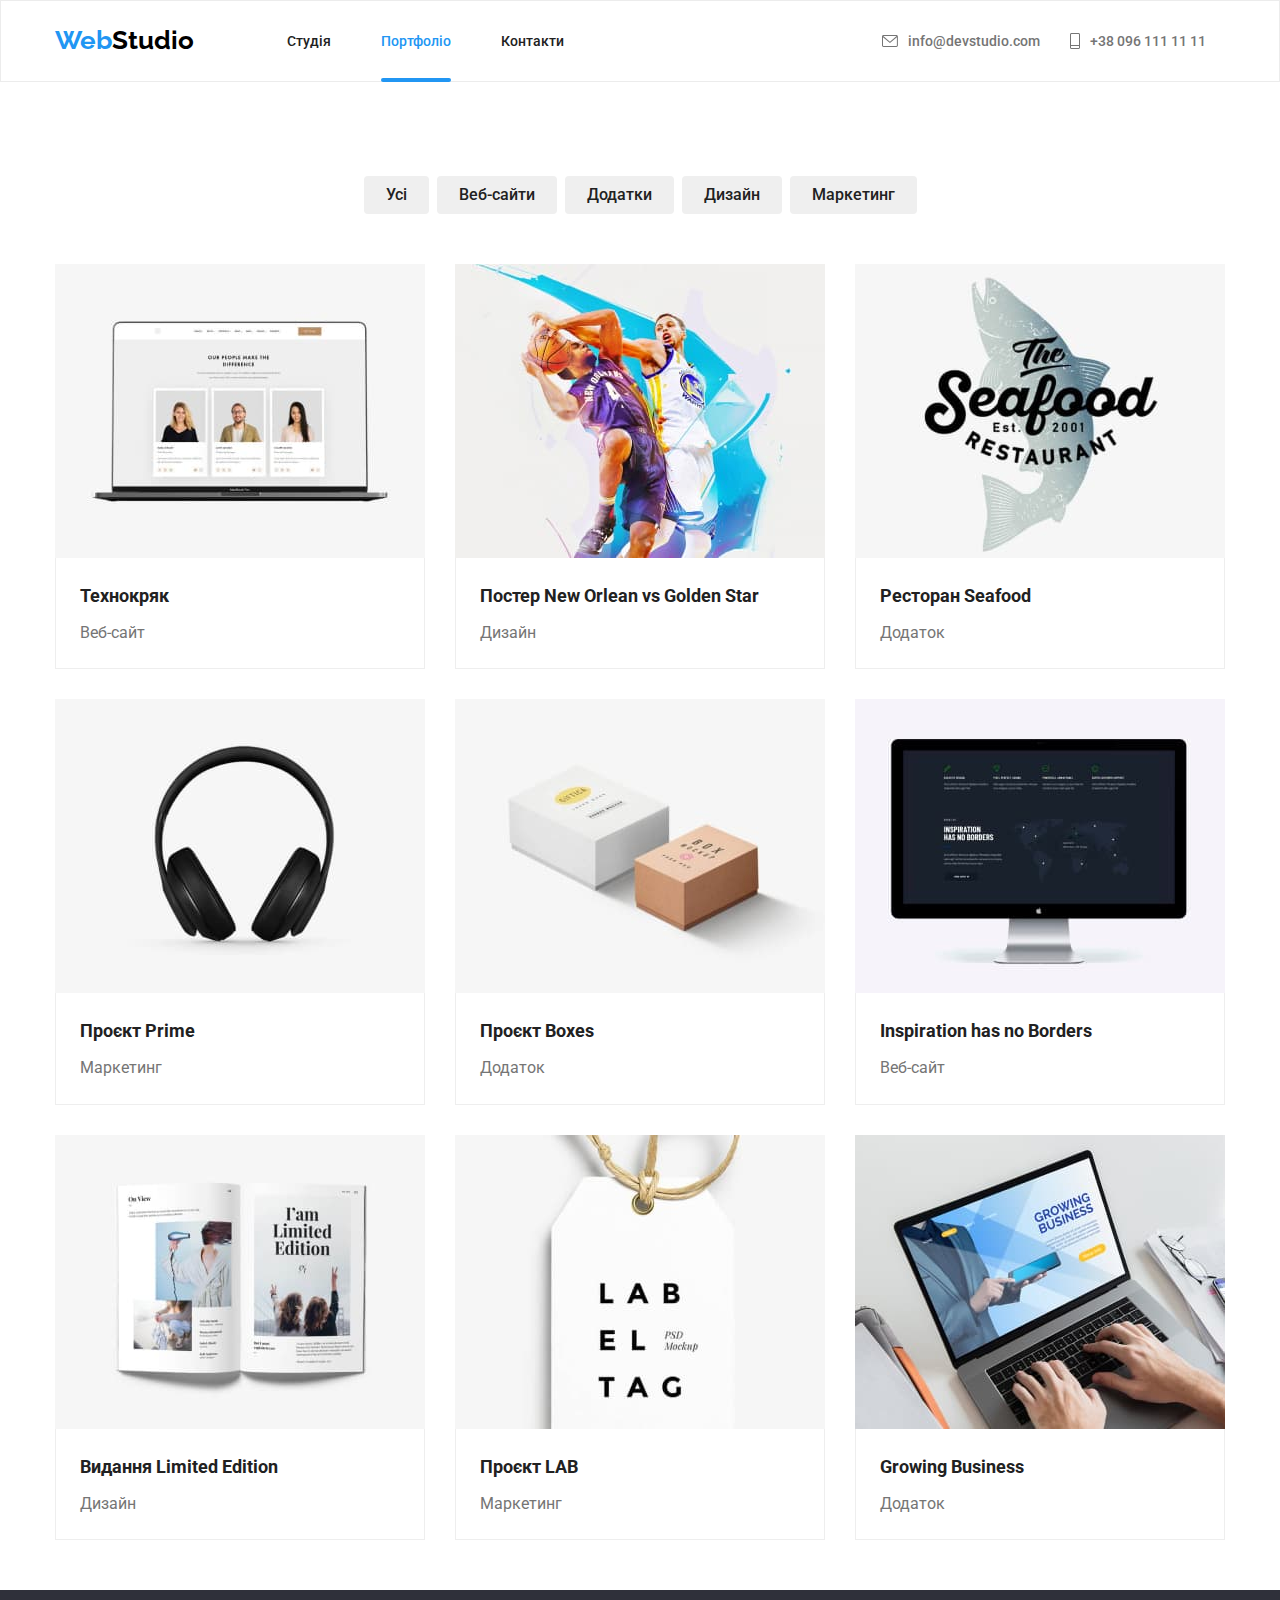
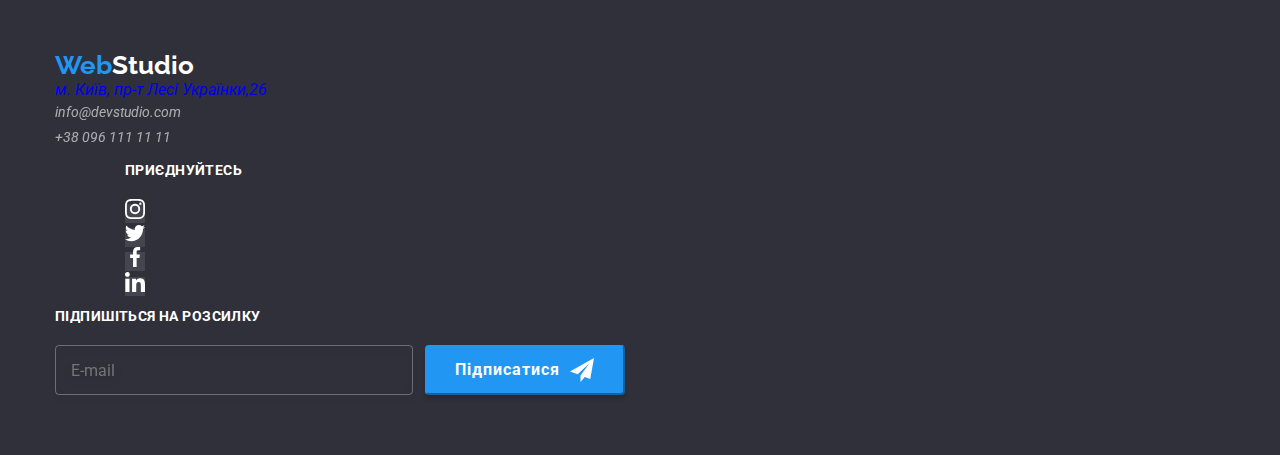
==== portfolio.html @ 3d2982de "Test BEM" ====
<!DOCTYPE html>
<html lang="uk">
<head>
    <meta charset="UTF-8">
    <meta http-equiv="X-UA-Compatible" content="IE=edge">
    <meta name="viewport" content="width=device-width, initial-scale=1.0">
    <title>Document</title>
    <link rel="stylesheet" href="https://cdn.jsdelivr.net/npm/modern-normalize@1.1.0/modern-normalize.min.css">
    <link href="https://fonts.googleapis.com/css2?family=Raleway:wght@700&family=Roboto:wght@400;500;700;900&display=swap"
        rel="stylesheet">
    <link rel="stylesheet" href="./styles.css/styles.css">
</head>
<body>
    <header class="header"> 
        <div class="container header__container">
        <nav class="navigation">
          <a href="index.html" class="navigation__logo navigation__logo_header" ><span>Web</span>Studio</a>
          <ul class="site-nav">
            <li> <a href="./index.html">Студія</a></li>
            <li> <a href="./portfolio.html" class="site-nav__link site-nav__current">Портфоліо</a></li>
            <li> <a href="">Контакти</a></li>
          </ul>
        </nav>
        <ul class="auth-nav">
          <li class="auth-nav__mail">
            <a href="mailto:info@devstudio.com">
              <svg aria-label="Імейл" class="auth-nav__email" width="16px" height="12px">
            <use href="./images/SVG/symbol-defs.svg#icon-mail"></use>
            </svg>info@devstudio.com</a></li>
          <li class="auth-nav__tel">
            <a href="tell:+380961111111">
              <svg aria-label="Телефон" class="auth-nav__phone" width="10px" height="16px">
              <use href="./images/SVG/symbol-defs.svg#icon-phone"></use>
            </svg>+38 096 111 11 11</a></li>
        </ul>
      </div>
      </header>
<main>
    <section class="button-list">
    <div class="container button-projects__container">
        <h1>Портфоліо</h1>
    <ul class="buttons__description">
        <li>
<button type="button">Усі</button>
        </li>
        <li>
<button type="button">Веб-сайти</button>
        </li>
        <li>
<button type="button">Додатки</button>
        </li>
        <li>
<button type="button">Дизайн</button>
        </li>
        <li>
<button type="button">Маркетинг</button>
    </ul>
<ul class="our-projects">
        <li>
            <a href="">
            <div class="our-projects__img">
            <img src="./images/portfolio/img_7.jpg" alt="Ноутбук" width="370" height="294">
            <p class="our-projects__about">Ресурс пропонує комплексні пропозиції з різним рівнем функціоналу та сервісів. Все це дозволить відвідувачу отримати вичерпні відомості про компанію чи приватну особу.</p>
            </div>
            <div class="our-projects__title">
            <h2>Технокряк</h2>
            <p>Веб-сайт</p>
        </div>
    </a>
        </li>
        <li>
            <a href="">
            <div class="our-projects__img">
            <img src="./images/portfolio/img_8.jpg" alt="Спорт" width="370" height="294">
            <p class="our-projects__about">Ресурс пропонує комплексні пропозиції з різним рівнем функціоналу та сервісів. Все це дозволить відвідувачу отримати вичерпні відомості про компанію чи приватну особу.</p>
            </div>
            <div class="our-projects__title">
            <h2>Постер New Orlean vs Golden Star</h2>
            <p>Дизайн</p>
        </div>
    </a>
        </li>
        <li>
            <a href="">
            <div class="our-projects__img">
            <img src="./images/portfolio/img_9.jpg" alt="Ресторан" width="370" height="294">
            <p class="our-projects__about">Ресурс пропонує комплексні пропозиції з різним рівнем функціоналу та сервісів. Все це дозволить відвідувачу отримати вичерпні відомості про компанію чи приватну особу.</p>
            </div>
            <div class="our-projects__title">
            <h2>Ресторан Seafood</h2>
            <p>Додаток</p>
        </div>
    </a>
        </li>
        <li>
            <a href="">
            <div class="our-projects__img">
            <img src="./images/portfolio/img_10.jpg" alt="Навушники" width="370" height="294">
            <p class="our-projects__about">Ресурс пропонує комплексні пропозиції з різним рівнем функціоналу та сервісів. Все це дозволить відвідувачу отримати вичерпні відомості про компанію чи приватну особу.</p>
            </div>
            <div class="our-projects__title">
            <h2>Проєкт Prime</h2>
            <p>Маркетинг</p>
        </div>
    </a>
        </li>
        <li>
            <a href="">
            <div class="our-projects__img">
            <img src="./images/portfolio/img_11.jpg" alt="Коробки" width="370" height="294">
            <p class="our-projects__about">Ресурс пропонує комплексні пропозиції з різним рівнем функціоналу та сервісів. Все це дозволить відвідувачу отримати вичерпні відомості про компанію чи приватну особу.</p>
            </div>
            <div class="our-projects__title">
            <h2>Проєкт Boxes</h2>
            <p>Додаток</p>
        </div>
    </a>
        </li>
        <li>
            <a href="">
            <div class="our-projects__img">
            <img src="./images/portfolio/img_12.jpg" alt="Монітор" width="370" height="294">
            <p class="our-projects__about">Ресурс пропонує комплексні пропозиції з різним рівнем функціоналу та сервісів. Все це дозволить відвідувачу отримати вичерпні відомості про компанію чи приватну особу.</p>
            </div>
            <div class="our-projects__title">
            <h2>Inspiration has no Borders</h2>
            <p>Веб-сайт</p>
        </div>
    </a>
        </li>
        <li>
            <a href="">
            <div class="our-projects__img">
            <img src="./images/portfolio/img_13.jpg" alt="Книга" width="370" height="294">
            <p class="our-projects__about">Ресурс пропонує комплексні пропозиції з різним рівнем функціоналу та сервісів. Все це дозволить відвідувачу отримати вичерпні відомості про компанію чи приватну особу.</p>
            </div>
            <div class="our-projects__title">
            <h2>Видання Limited Edition</h2>
            <p>Дизайн</p>
        </div>
    </a>
        </li>
        <li>
            <a href="">
            <div class="our-projects__img">
            <img src="./images/portfolio/img_14.jpg" alt="Стікер" width="370" height="294">
            <p class="our-projects__about">Ресурс пропонує комплексні пропозиції з різним рівнем функціоналу та сервісів. Все це дозволить відвідувачу отримати вичерпні відомості про компанію чи приватну особу.</p>
            </div>
            <div class="our-projects__title">
            <h2>Проєкт LAB</h2>
            <p>Маркетинг</p>
        </div>
    </a>
        </li>
        <li>
            <a href="">
            <div class="our-projects__img">
            <img src="./images/portfolio/img_15.jpg" alt="Бізнес" width="370" height="294">
            <p class="our-projects__about">Ресурс пропонує комплексні пропозиції з різним рівнем функціоналу та сервісів. Все це дозволить відвідувачу отримати вичерпні відомості про компанію чи приватну особу.</p>
            </div>
            <div class="our-projects__title">
            <h2>Growing Business</h2>
            <p>Додаток</p>
        </div>
    </a>
        </li>
    </ul>
</div>
</section>
</main>
<footer class="footer">
<div class="container footer-list">
    <div class="contacts-footer">
        <a href="index.html" class="logo-footer"><span>Web</span>Studio</a>
            <address>
                <ul>
                    <li><a target="_blank" href="https://goo.gl/maps/uGCBGbxVBMCukeLk7">м. Київ, пр-т Лесі Українки,26</a></li>
                    <li><a class="mail-tell" href="mailto:info@devstudio.com">info@devstudio.com</a></li>
                    <li><a class="mail-tell" href="tell:+380961111111">+38 096 111 11 11</a></li>
                </ul>
            </address>
        </div>
    <div class="invite">
        <h2>приєднуйтесь</h2>
            <ul class="employer-logo">
                <li>
                    <a href="https://www.instagram.com/" class="social-list">
                        <svg width="20px" height="20px" aria-label="Інстаграм">
                            <use href="./images/SVG/symbol-defs.svg#icon-instagram"></use>
                        </svg>
                    </a>
                </li>
                <li>
                    <a href="https://twitter.com/" class="social-list">
                        <svg width="20px" height="20px" aria-label="Твітер">
                            <use href="./images/SVG/symbol-defs.svg#icon-twitter"></use>
                        </svg>
                    </a>
                </li>
                <li>
                    <a href="https://www.facebook.com/" class="social-list">
                        <svg width="20px" height="20px" aria-label="Фейсбук">
                            <use href="./images/SVG/symbol-defs.svg#icon-facebook"></use>
                        </svg>
                    </a>
                </li>
                <li>
                    <a href="https://www.linkedin.com/" class="social-list">
                        <svg width="20px" height="20px" aria-label="Лінкедін">
                            <use href="./images/SVG/symbol-defs.svg#icon-linkedin"></use>
                        </svg>
                    </a>
                </li>
            </ul>
        </div>
<div>
    <form class="footer-div-inbut">
        <label>
            <span class="footer-input-span">Підпишіться на розсилку</span>
                <input class="footer-input" name="Підписка" type="email" placeholder="E-mail" required>
            </label>
            <button type="submit" class="footer-button">
                Підписатися
                <svg width="24px" height="24px">
            <use href="./images/SVG/symbol-defs.svg#icon-send"></use></svg>
        </button>
    </form>
</div>
</div>
</div>
</footer>
</body>
---- styles.css/styles.css ----
body {font-family: Roboto, sans-serif; color: var(--logo-span);}

h1,h2,h3,h4,p {margin-top:0; margin-bottom:0;}

img {display: block;
    max-width: 100%;
    height: auto;}

button,a {cursor: pointer;}

li {list-style-type: none;}

a {text-decoration: none;}

ul,ol {margin-top: 0; margin-bottom: 0; padding-left: 0}

:root {
    --logo-span: #000000;
    --buttons-links: #2196F3;
    --title-color: #212121;
    --txt-about: #757575;
    --adress-color: #FFFFFF;
    --buttons-bg: #F5F4FA;
    --background-color: #2F303A;
    --link-active: red;
    --border-color: #EEEEEE;
    --border-header-color: #ECECEC;
    --bg-main: #C4C4C4;
    --clients-border: #AFB1B8;
    --color-blue-two: #188CE8;}

.header {
    border: 1px solid var(--border-header-color)}

.container {
    width: 1200px; 
    margin-left: auto; 
    margin-right: auto;
    padding-left: 15px;
    padding-right: 15px;}

.header__container {
    display: flex;
    align-items: center}

.navigation {
    display: flex;
    align-items: center;}

.navigation__logo {
    font-family: Raleway, sans-serif;
    color:var(--logo-span);
    font-weight: 700;
    font-size: 26px;
    line-height: 1.2;

    margin-right: 93px;
    padding-top: 24px;
    padding-bottom: 25px;}

.navigation__logo_header span {color:var(--buttons-links) }

.site-nav {
    align-items: center;
    display: flex;}

.site-nav a{
    font-weight: 500;
    font-size: 14px;
    line-height: 1.2;
    color:var(--title-color);
    align-items: center;
    transition: color 250ms cubic-bezier(0.4, 0, 0.2, 1);}

.site-nav a:hover, 
.site-nav a:focus {color: var(--buttons-links)}

.site-nav li:not(:last-child) {margin-right: 50px;}

.site-nav__link{position: relative;}

.site-nav__current::after{
    content:'';
    display: block;
    width: 100%;
    height: 4px;
    background-color: var(--buttons-links);
    border-radius: 2px;
    position: absolute;
    margin-top: 28px;
}

.site-nav .site-nav__current{
    color: var(--buttons-links)
}

.site-nav-portfolio{
    position: relative;
}

.auth-nav {
    display: flex;
    align-items: center;
    margin-left: 318px;
    justify-content: flex-end;}

.auth-nav a:hover,
.auth-nav a:focus {
    color: var(--buttons-links);
    fill: var(--buttons-links);}

.auth-nav a{
    display: flex;
    font-weight: 500;
    font-size: 14px;
    line-height: 1.2;
    color: var(--txt-about);
    align-items: center;
    transition: color 250ms cubic-bezier(0.4, 0, 0.2, 1), fill 250ms cubic-bezier(0.4, 0, 0.2, 1);}

.auth-nav__email, .auth-nav__phone{
    margin-right: 10px;
    fill:currentColor;}

.auth-nav__tel {margin-left: 30px;}

.main-title {
    background-color: var(--bg-main);
    background-repeat: no-repeat;
    background-image:linear-gradient(rgba(47, 48, 58, 0.4),rgba(47, 48, 58, 0.4)),url(../images/about/bgtitle.jpg);
    background-size: cover;
    padding-bottom: 200px;
    padding-top: 200px;
    max-width: 1600px;
}

.main-title__container {
    display: flex;
    flex-direction: column;
    align-items: center;
    text-align: center;}

.main-title h1 {
    width: 696px;
    margin-bottom: 30px;
    text-transform: uppercase;}

.main-title button {
    font-weight: 700;
    font-size: 16px;
    line-height: 1.9;
    color: var(--adress-color);
    border-radius: 4px;
    padding-top: 10px;
    padding-bottom: 10px;
    padding-left: 32px;
    padding-right: 32px;
    border-color: var(--buttons-links);}

.main-title h1 {
    font-weight: 900;
    font-size: 44px;
    letter-spacing: 0.06em;
    line-height: 1.4;
    color: var(--adress-color);}

.main-title__button {
    background-color: var(--buttons-links);
    box-shadow: 0px 4px 4px rgba(0, 0, 0, 0.15);}

.about-us__list {
    display: flex;
}

.about-us {padding-top: 94px;}

.about-us__list div{
    width: 270px;
    height: 120px;
    display: flex;
    justify-content: center;
    align-items: center;
    margin-bottom: 30px;
    background-color:var(--buttons-bg);}

.about-us__list li h2 {margin-bottom: 10px;}

.about-us__list li:not(:last-child) {margin-right: 30px;}

.about-us h2 {
    font-weight: 700;
    font-size: 14px;
    line-height: 1.5;
    color: var(--title-color);
    letter-spacing: 0.03em;}

.about-us p { 
    font-size: 14px;
    line-height: 1.8;
    color: var(--txt-about);
    letter-spacing: 0.02em;}

.examples {
    padding-top: 94px;
    padding-bottom: 94px;
}

.examples__container {
    display: flex;
    flex-direction: column;
    text-align: center;
    }

.examples__container ul{
    display: flex;}

.examples__container ul li:not(:last-child) {margin-right: 30px;}

.examples h2 {
    font-weight: 700;
    font-size: 36px;
    line-height: 1.2;
    color:var(--title-color);
    margin-bottom: 50px;}

.examples__container li{position: relative;}

.examples__container p{
    display: flex;
    align-items: center;
    justify-content: center;}

.examples__description{
    position: absolute;
    bottom: 0;
    width: 100%;
    height: 70px;
    background-color: rgba(47, 48, 58, 0.8);
    font-weight: 700;
    font-size: 14px;
    line-height: 1.1;
    text-align: center;
    letter-spacing: 0.03em;
    text-transform: uppercase;
    color: var(--adress-color);}

.our-team {background-color: var(--buttons-bg);
    padding-top: 94px;
    padding-bottom: 94px;}

.our-team__logo {
    display: flex;
    gap:10px;
    padding-bottom: 30px;
    justify-content: center;}

.our-team__logo a {fill: var(--clients-border)}

.our-team__link {
    display: flex;
    width: 44px;
    height: 44px;
    border-radius: 50%;
    align-items: center;
    justify-content: center;
    transition: background-color 250ms cubic-bezier(0.4, 0, 0.2, 1);
}

.our-team__logo .our-team__link:hover,
.our-team__logo .our-team__link:focus {
    fill: var(--adress-color);
    background-color: var(--buttons-links);}

.our-team__container {
    display: flex;
    flex-direction: column;}

.our-team h2 {
    font-weight: 700;
    font-size: 36px;
    line-height: 1.2;
    color: var(--title-color);
    margin-bottom: 50px;
    text-align: center;}

.our-team__container ul {
    display: flex;}

.our-team h3 {
    font-weight: 500;
    font-size: 16px;
    line-height: 1.2;
    color: var(--title-color);
    padding-top: 30px;
    margin-bottom: 10px;
    text-align: center;}

.our-team p {
    font-size: 16px;
    line-height: 1.2;
    color: var(--txt-about);
    margin-bottom: 16px;
    text-align: center;}

.our-team__container .our-team__list:not(:last-child) {
    margin-right: 30px;}

.our-team__container .our-team__list {
    background-color: var(--adress-color);
    box-shadow: 0px 1px 3px rgba(0, 0, 0, 0.12), 0px 1px 1px rgba(0, 0, 0, 0.14), 0px 2px 1px rgba(0, 0, 0, 0.2);
    border-radius: 0px 0px 4px 4px;}

.our-clients {
    padding-top: 94px;
    padding-bottom: 94px;
}

.our-clients__container h2 {
    margin-bottom: 50px;
    font-weight: 700;
    font-size: 36px;
    line-height: 1.2;
    letter-spacing: 0.03em;
    text-align: center;}

.our-clients__list{
    display: flex;
    gap:30px;}

.our-clients__example a{
    width: 170px;
    height: 92px;
    display: flex;
    justify-content: center;
    align-items: center;
    border: 1px solid var(--clients-border);
    border-radius: 4px;
    fill: rgba(175, 177, 184, 1);
    transition: fill 250ms cubic-bezier(0.4, 0, 0.2, 1), border-color 250ms cubic-bezier(0.4, 0, 0.2, 1);
}

.our-clients__example a:hover,
.our-clients__example a:focus {fill: var(--buttons-links); border-color: var(--buttons-links);}

.footer {
    padding-top: 60px;
    padding-bottom: 60px;}

.footer__container {
    display: flex;
    align-items: flex-start;
}

.footer__container .footer__contacts{
    display: flex;
    flex-direction: column;}

.logo-footer {
    font-family: Raleway, sans-serif;
    color: var(--adress-color);
    font-weight: 700;
    font-size: 26px;
    line-height: 1.2;
    margin-bottom: 20px;}
    
.logo-footer span {color:var(--buttons-links) ;}

.footer__container ul a {
    font-style: normal;
    font-size: 14px;
    line-height: 1.8;
    color: var(--adress-color);
    transition: color 250ms cubic-bezier(0.4, 0, 0.2, 1);}

.invite {display: flex;
    flex-direction: column;
    margin-left: 70px;
    margin-right: 93px;
}

.invite h2 {
    font-weight: 700;
    font-size: 14px;
    line-height: 1.2;
    letter-spacing: 0.03em;
    text-transform: uppercase;
    color: var(--adress-color);
    padding-top: 12px;
    margin-bottom: 20px;}

.invite .employer-logo {padding-bottom: 0;}

.invite a{background: rgba(255, 255, 255, 0.1);
fill: var(--adress-color);}

.employer-logo .social-list {transition: fill 250ms cubic-bezier(0.4, 0, 0.2, 1), background-color 250ms cubic-bezier(0.4, 0, 0.2, 1);}

.footer__container ul a:hover,
.footer__container ul a:focus {color: var(--buttons-links);}

.footer-div-inbut{
    display: flex;
    align-items:flex-end;
}

.footer-input-span{
    display: block;
    font-weight: 700;
    font-size: 14px;
    line-height: 1.2;
    letter-spacing: 0.03em;
    text-transform: uppercase;
    color: var(--adress-color);
    margin-bottom: 20px;
    margin-top: 12px;
}

.footer-input{
    width: 358px;
    height: 50px;
    border: 1px solid rgba(255, 255, 255, 0.3);
    filter: drop-shadow(0px 4px 4px rgba(0, 0, 0, 0.15));
    border-radius: 4px;
    outline: none;
    background-color: transparent;
    margin-right: 12px;
    padding: 15px;
    color: var(--adress-color);
}

.footer-button{
    width: 200px;
    height: 50px;
    background-color: var(--buttons-links);
    border-color: var(--buttons-links);
    box-shadow: 0px 4px 4px rgba(0, 0, 0, 0.15);
    border-radius: 4px;
    font-weight: 700;
    font-size: 16px;
    line-height: 1.8;
    letter-spacing: 0.06em;
    color: var(--adress-color);
    display: flex;
    align-items: center;
    padding: 0 28px;
    gap: 10px;
}

.mail-tell {
    font-size: 14px;
    line-height: 1.8;
    color: var(--adress-color);
    opacity: 60%;
}

.footer {background-color: var(--background-color);}

.button-list button:hover,
.button-list button:focus {
    box-shadow: 0px 3px 1px rgba(0, 0, 0, 0.1), 0px 1px 2px rgba(0, 0, 0, 0.08), 0px 2px 2px rgba(0, 0, 0, 0.12);
    background-color: var(--buttons-links);
    color: var(--adress-color) 
}

.button-list {
    padding-top: 94px;
    padding-bottom: 50px;
}

.button-list button {
    font-weight: 500;
    font-size: 16px;
    line-height: 1.6;
    color: var(--title-color);
    border-radius: 4px;
    transition: box-shadow 250ms cubic-bezier(0.4, 0, 0.2, 1), color 250ms cubic-bezier(0.4, 0, 0.2, 1), background-color 250ms cubic-bezier(0.4, 0, 0.2, 1);
}

.button-projects__container {
    display: flex;
    flex-direction: column;}

.button-projects__container h1{
    display: none;}

.button-projects__container button {
    border: none;}

.buttons__description {
    display: flex;
    justify-content: center;
    margin-bottom: 50px;}

.buttons__description li:not(:last-child) {
    margin-right: 8px;}

.buttons__description button {
    padding-top: 6px;
    padding-bottom: 6px;
    padding-right: 22px;
    padding-left: 22px;}

.our-projects__title {
    border-bottom: 1px solid var(--border-color);
    border-left: 1px solid var(--border-color);
    border-right: 1px solid var(--border-color);
    padding-left: 24px;
    padding-right: 24px;
    padding-bottom: 20px;
    padding-top: 20px;}

.our-projects {
    display: flex;
    flex-wrap: wrap;} 
    
.our-projects a {
    display: block;
    transition: box-shadow 250ms cubic-bezier(0.4, 0, 0.2, 1);
}

.our-projects a:hover,
.our-projects a:focus {
    box-shadow: 0px 1px 1px rgba(0, 0, 0, 0.12), 0px 4px 4px rgba(0, 0, 0, 0.06), 1px 4px 6px rgba(0, 0, 0, 0.16);}

.our-projects li:not(:nth-child(3n)) {
    margin-right: 30px;}

.our-projects li:not(:nth-child(n+7)) {
    margin-bottom: 30px;}

.our-projects h2 {
    font-weight: 700;
    font-size: 18px;
    line-height: 2;
    margin-bottom: 4px;
    color: var(--title-color);}

.our-projects .our-projects__title p {
    font-size: 16px;
    line-height: 1.9;
    color: var(--txt-about);
}

.our-projects__img{
    position: relative;
    overflow: hidden;
}

.our-projects__about{
    position: absolute;
    top: 0;
    left: 0;
    width: 100%;
    height: 100%;
    transform: translateY(101%);
    transition: transform 250ms cubic-bezier(0.4, 0, 0.2, 1);


    font-size: 18px;
    line-height: 1.6;
    letter-spacing: 0.03em;
    color: var(--adress-color);
    background-color: rgba(33, 150, 243, 0.9);
    padding-top: 63px;
    padding-bottom: 63px;
    padding-left: 24px;
    padding-right: 24px;}

.our-projects a:hover .our-projects__about{transform: translateY(0%);}

.backdrop{
    position: fixed;
    top: 0;
    left: 0;
    width: 100%;
    height: 100%;
    background-color: rgba(0, 0, 0, 0.2);
    z-index: 100;
    transition: opacity 250ms cubic-bezier(0.4, 0, 0.2, 1), visibility 250ms cubic-bezier(0.4, 0, 0.2, 1);
}

.modal {
    padding: 40px;
    position: absolute;
    top: 50%;
    left: 50%;
    transform: translate(-50%,-50%);
    width: 528px;
    background-color: var(--adress-color);
    box-shadow: 0px 1px 3px rgba(0, 0, 0, 0.12), 0px 1px 1px rgba(0, 0, 0, 0.14), 0px 2px 1px rgba(0, 0, 0, 0.2);
    border-radius: 4px;
}

.modal__btn-close{
    position: absolute;
    top: 8px;
    right: 8px;
    display: flex;
    align-items: center;
    justify-content: center;
    width: 30px;
    height: 30px;
    background-color: var(--adress-color);
    border: 1px solid rgba(0, 0, 0, 0.1);
    border-radius: 50%;
    transition: fill 250ms cubic-bezier(0.4, 0, 0.2, 1);
}

.modal__btn-close:hover{
    fill: var(--buttons-links);
}

.backdrop__is-hidden{
    visibility:hidden;
    opacity:0;
    pointer-events:none;
}

.modal__title{
    margin-bottom: 12px;
    font-weight: 700;
    font-size: 20px;
    line-height: 1.1;
    text-align: center;
    letter-spacing: 0.03em;
    color: var(--title-color)
}

.modal__form{
    display: flex;
    flex-direction: column;
    text-align: center;
}

.modal__span{
    display: block;
    text-align: left;
    margin-top: 10px;
    margin-bottom: 4px;
    font-size: 12px;
    line-height: 1.2;
    letter-spacing: 0.01em;
    color: var(--txt-about);
}

.modal__input{
    outline: none;
    width: 100%;
    height: 40px;
    padding-left: 42px;
    border: 1px solid rgba(33, 33, 33, 0.2);
    border-radius: 4px;
    transition: border-color 250ms cubic-bezier(0.4, 0, 0.2, 1);
}

.modal__textarea{
    outline: none;
    width: 100%;
    height: 120px;
    border: 1px solid rgba(33, 33, 33, 0.2);
    border-radius: 4px;
    padding: 12px 16px;
    resize: none;
    margin-bottom: 20px;
    transition: border 250ms cubic-bezier(0.4, 0, 0.2, 1), border-radius 250ms cubic-bezier(0.4, 0, 0.2, 1);
}

.modal__textarea::placeholder{
    font-size: 12px;
    line-height: 1.2;
    letter-spacing: 0.01em;
    color: rgba(117, 117, 117, 0.5);
}

.modal__textarea:focus{
    border-color: var(--buttons-links);
}

.modal__svg{
    position: relative;
}

.modal__svg-img{
    position: absolute;
    top: 50%;
    left: 12px;
    transform: translateY(-50%);
    fill: var(--title-color);
    transition: fill 250ms cubic-bezier(0.4, 0, 0.2, 1);
}

.modal__input-checkbox{
    appearance: none;
}

.modal__label a{
    text-decoration: underline;
    font-size: 14px;
    line-height: 1.8;
    letter-spacing: 0.03em;
    color:var(--buttons-links)
}

.checkbox{
    display: flex;
    align-items: center;
    justify-content: center;
}

.modal__span-checkbox{
    font-size: 14px;
    line-height: 1.8;
    letter-spacing: 0.03em;
    color: var(--txt-about);
}

.modal__button{
    margin: auto;
    margin-top: 30px;
    width: 200px;
    height: 50px;
    background-color: var(--buttons-links);
    box-shadow: 0px 4px 4px rgba(0, 0, 0, 0.15);
    border: 1px solid rgba(33, 33, 33, 0.2);
    border-radius: 4px;
    color:var(--adress-color);
    transition: background-color 250ms cubic-bezier(0.4, 0, 0.2, 1);
}

.modal__button:hover{
    background-color: var(--color-blue-two);
}

.modal__input:focus{
    border: 1px solid var(--buttons-links);
    border-radius: 4px;
}

.modal__input:focus + .modal__svg-img{
    fill:var(--buttons-links)
}

.modal__svg-border{
    cursor: pointer;
    margin-right: 9px;
}

.modal__svg-focus{
    display: none;
    cursor: pointer;
    margin-right: 9px;
}

.modal__input-checkbox:checked + .modal__svg-border{
    display:none;
}

.modal__input-checkbox:checked ~ .modal__svg-focus{
    display: inline-block;
}
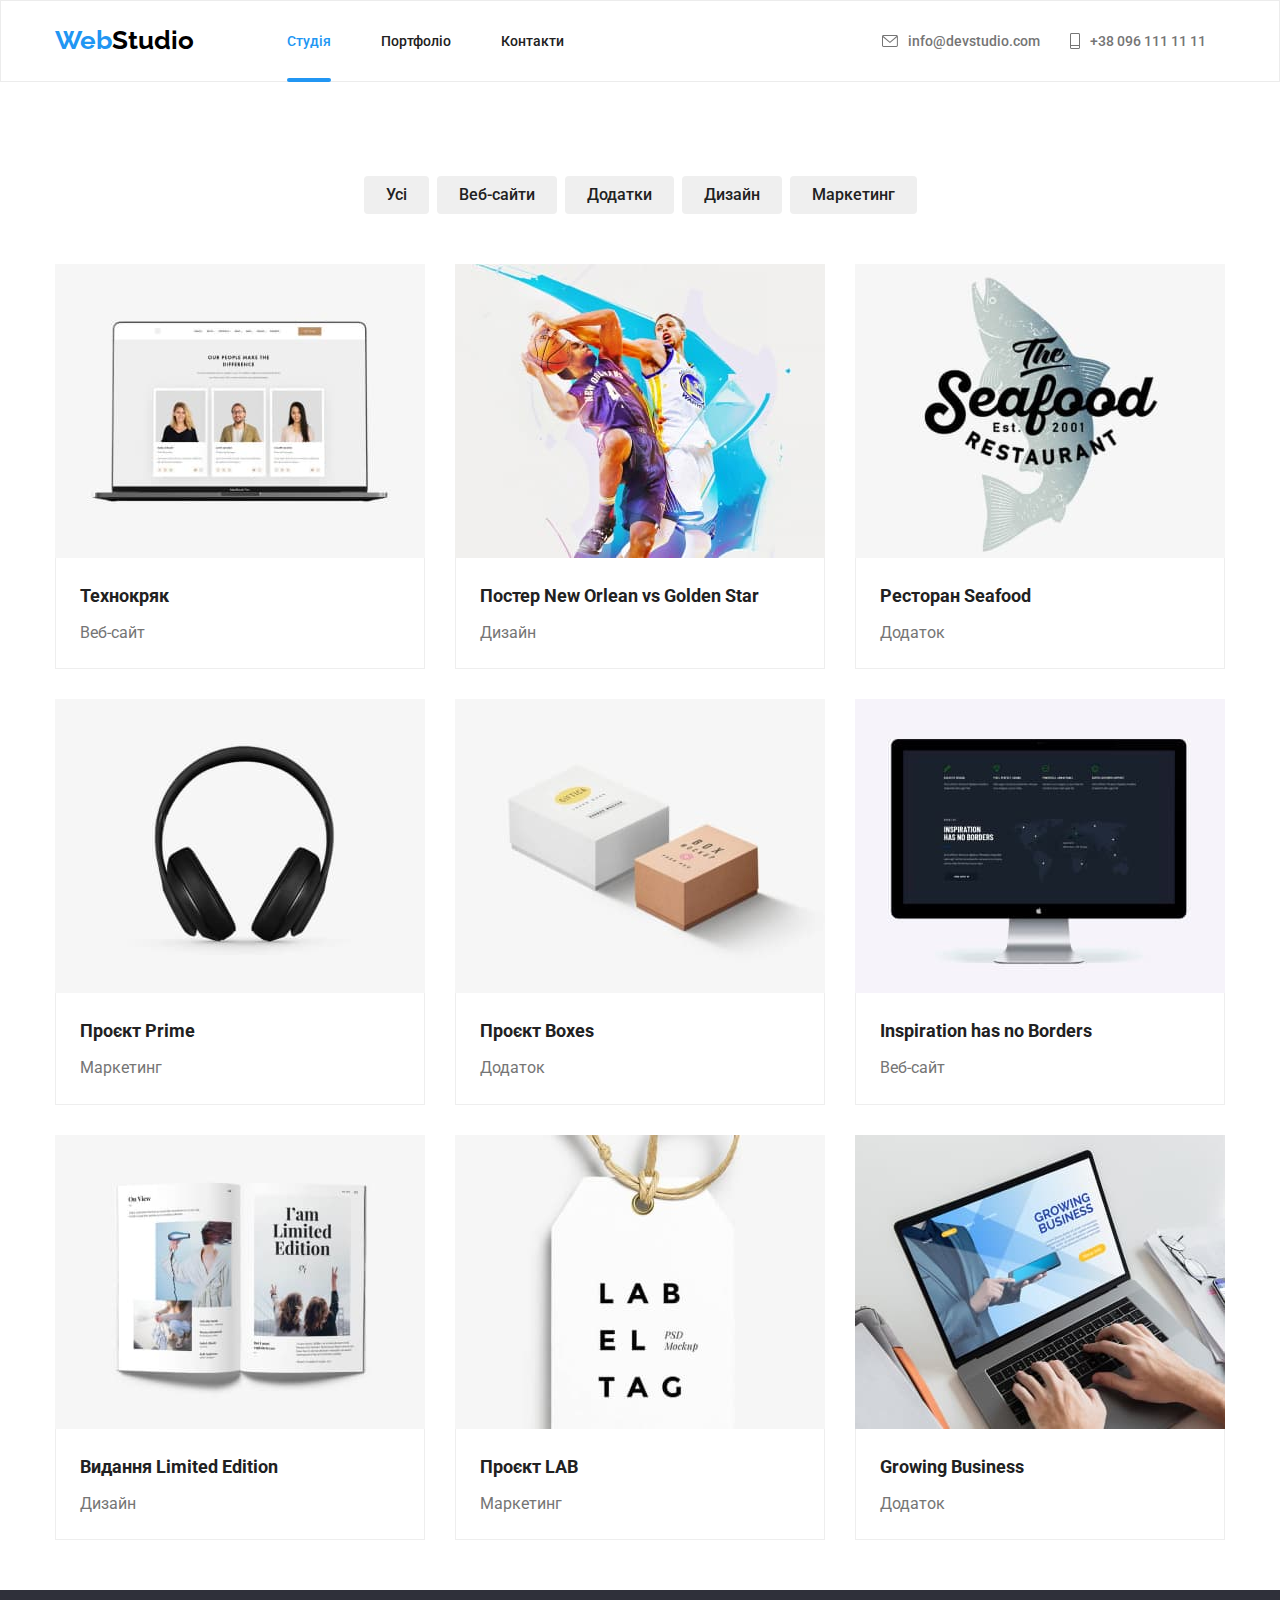
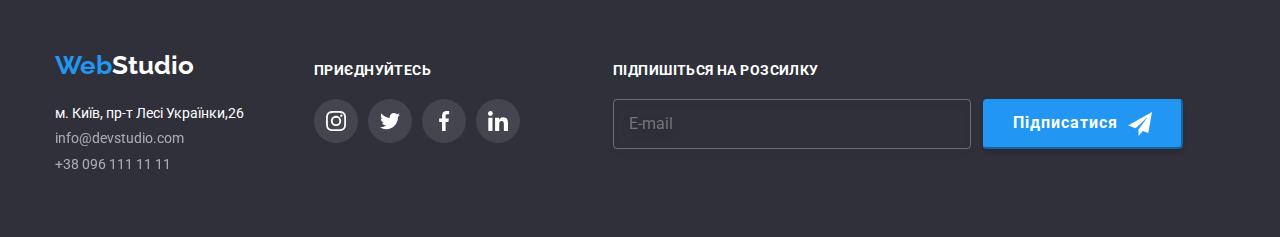
==== commit 9a54c90d: "Test BAM" ====
--- a/portfolio.html
+++ b/portfolio.html
@@ -14,21 +14,22 @@
     <header class="header"> 
         <div class="container header__container">
         <nav class="navigation">
-          <a href="index.html" class="navigation__logo navigation__logo_header" ><span>Web</span>Studio</a>
+          <a href="index.html" class="navigation__logo" >
+            Web<span class="navigation__logo_dark">Studio</span></a>
           <ul class="site-nav">
-            <li> <a href="./index.html">Студія</a></li>
-            <li> <a href="./portfolio.html" class="site-nav__link site-nav__current">Портфоліо</a></li>
-            <li> <a href="">Контакти</a></li>
+            <li class="site__nav_list"> <a href="./index.html" class="site-nav__link site-nav__link_accent">Студія</a></li>
+            <li class="site__nav_list"> <a href="./portfolio.html" class="site-nav__link">Портфоліо</a></li>
+            <li class="site__nav_list"> <a href="" class="site-nav__link">Контакти</a></li>
           </ul>
         </nav>
-        <ul class="auth-nav">
+        <ul class="auth-nav auth-nav__position">
           <li class="auth-nav__mail">
-            <a href="mailto:info@devstudio.com">
+            <a href="mailto:info@devstudio.com" class="auth-nav__link">
               <svg aria-label="Імейл" class="auth-nav__email" width="16px" height="12px">
             <use href="./images/SVG/symbol-defs.svg#icon-mail"></use>
             </svg>info@devstudio.com</a></li>
           <li class="auth-nav__tel">
-            <a href="tell:+380961111111">
+            <a href="tell:+380961111111" class="auth-nav__link">
               <svg aria-label="Телефон" class="auth-nav__phone" width="10px" height="16px">
               <use href="./images/SVG/symbol-defs.svg#icon-phone"></use>
             </svg>+38 096 111 11 11</a></li>
@@ -36,131 +37,131 @@
       </div>
       </header>
 <main>
-    <section class="button-list">
-    <div class="container button-projects__container">
-        <h1>Портфоліо</h1>
+    <section class="buttons buttons__position">
+    <div class="container buttons__container">
+        <h1 class="buttons__title">Портфоліо</h1>
     <ul class="buttons__description">
-        <li>
-<button type="button">Усі</button>
-        </li>
-        <li>
-<button type="button">Веб-сайти</button>
-        </li>
-        <li>
-<button type="button">Додатки</button>
-        </li>
-        <li>
-<button type="button">Дизайн</button>
-        </li>
-        <li>
-<button type="button">Маркетинг</button>
+        <li class="buttons__list">
+<button type="button" class="buttons__description-buttons">Усі</button>
+        </li>
+        <li class="buttons__list">
+<button type="button" class="buttons__description-buttons">Веб-сайти</button>
+        </li>
+        <li class="buttons__list">
+<button type="button" class="buttons__description-buttons">Додатки</button>
+        </li>
+        <li class="buttons__list">
+<button type="button" class="buttons__description-buttons">Дизайн</button>
+        </li>
+        <li class="buttons__list">
+<button type="button" class="buttons__description-buttons">Маркетинг</button>
     </ul>
 <ul class="our-projects">
-        <li>
-            <a href="">
+        <li class="our-projects__list">
+            <a href="" class="our-projects__link">
             <div class="our-projects__img">
             <img src="./images/portfolio/img_7.jpg" alt="Ноутбук" width="370" height="294">
             <p class="our-projects__about">Ресурс пропонує комплексні пропозиції з різним рівнем функціоналу та сервісів. Все це дозволить відвідувачу отримати вичерпні відомості про компанію чи приватну особу.</p>
             </div>
-            <div class="our-projects__title">
-            <h2>Технокряк</h2>
-            <p>Веб-сайт</p>
-        </div>
-    </a>
-        </li>
-        <li>
-            <a href="">
+            <div class="our-projects__block">
+            <h2 class="our-projects__title">Технокряк</h2>
+            <p class="our-projects__description">Веб-сайт</p>
+        </div>
+    </a>
+        </li>
+        <li class="our-projects__list">
+            <a href="" class="our-projects__link">
             <div class="our-projects__img">
             <img src="./images/portfolio/img_8.jpg" alt="Спорт" width="370" height="294">
             <p class="our-projects__about">Ресурс пропонує комплексні пропозиції з різним рівнем функціоналу та сервісів. Все це дозволить відвідувачу отримати вичерпні відомості про компанію чи приватну особу.</p>
             </div>
-            <div class="our-projects__title">
-            <h2>Постер New Orlean vs Golden Star</h2>
-            <p>Дизайн</p>
-        </div>
-    </a>
-        </li>
-        <li>
-            <a href="">
+            <div class="our-projects__block">
+            <h2 class="our-projects__title">Постер New Orlean vs Golden Star</h2>
+            <p class="our-projects__description">Дизайн</p>
+        </div>
+    </a>
+        </li>
+        <li class="our-projects__list">
+            <a href="" class="our-projects__link">
             <div class="our-projects__img">
             <img src="./images/portfolio/img_9.jpg" alt="Ресторан" width="370" height="294">
             <p class="our-projects__about">Ресурс пропонує комплексні пропозиції з різним рівнем функціоналу та сервісів. Все це дозволить відвідувачу отримати вичерпні відомості про компанію чи приватну особу.</p>
             </div>
-            <div class="our-projects__title">
-            <h2>Ресторан Seafood</h2>
-            <p>Додаток</p>
-        </div>
-    </a>
-        </li>
-        <li>
-            <a href="">
+            <div class="our-projects__block">
+            <h2 class="our-projects__title">Ресторан Seafood</h2>
+            <p class="our-projects__description">Додаток</p>
+        </div>
+    </a>
+        </li>
+        <li class="our-projects__list">
+            <a href="" class="our-projects__link">
             <div class="our-projects__img">
             <img src="./images/portfolio/img_10.jpg" alt="Навушники" width="370" height="294">
             <p class="our-projects__about">Ресурс пропонує комплексні пропозиції з різним рівнем функціоналу та сервісів. Все це дозволить відвідувачу отримати вичерпні відомості про компанію чи приватну особу.</p>
             </div>
-            <div class="our-projects__title">
-            <h2>Проєкт Prime</h2>
-            <p>Маркетинг</p>
-        </div>
-    </a>
-        </li>
-        <li>
-            <a href="">
+            <div class="our-projects__block">
+            <h2 class="our-projects__title">Проєкт Prime</h2>
+            <p class="our-projects__description">Маркетинг</p>
+        </div>
+    </a>
+        </li>
+        <li class="our-projects__list">
+            <a href="" class="our-projects__link">
             <div class="our-projects__img">
             <img src="./images/portfolio/img_11.jpg" alt="Коробки" width="370" height="294">
             <p class="our-projects__about">Ресурс пропонує комплексні пропозиції з різним рівнем функціоналу та сервісів. Все це дозволить відвідувачу отримати вичерпні відомості про компанію чи приватну особу.</p>
             </div>
-            <div class="our-projects__title">
-            <h2>Проєкт Boxes</h2>
-            <p>Додаток</p>
-        </div>
-    </a>
-        </li>
-        <li>
-            <a href="">
+            <div class="our-projects__block">
+            <h2 class="our-projects__title">Проєкт Boxes</h2>
+            <p class="our-projects__description">Додаток</p>
+        </div>
+    </a>
+        </li>
+        <li class="our-projects__list">
+            <a href="" class="our-projects__link">
             <div class="our-projects__img">
             <img src="./images/portfolio/img_12.jpg" alt="Монітор" width="370" height="294">
             <p class="our-projects__about">Ресурс пропонує комплексні пропозиції з різним рівнем функціоналу та сервісів. Все це дозволить відвідувачу отримати вичерпні відомості про компанію чи приватну особу.</p>
             </div>
-            <div class="our-projects__title">
-            <h2>Inspiration has no Borders</h2>
-            <p>Веб-сайт</p>
-        </div>
-    </a>
-        </li>
-        <li>
-            <a href="">
+            <div class="our-projects__block">
+            <h2 class="our-projects__title">Inspiration has no Borders</h2>
+            <p class="our-projects__description">Веб-сайт</p>
+        </div>
+    </a>
+        </li>
+        <li class="our-projects__list"> 
+            <a href="" class="our-projects__link">
             <div class="our-projects__img">
             <img src="./images/portfolio/img_13.jpg" alt="Книга" width="370" height="294">
             <p class="our-projects__about">Ресурс пропонує комплексні пропозиції з різним рівнем функціоналу та сервісів. Все це дозволить відвідувачу отримати вичерпні відомості про компанію чи приватну особу.</p>
             </div>
-            <div class="our-projects__title">
-            <h2>Видання Limited Edition</h2>
-            <p>Дизайн</p>
-        </div>
-    </a>
-        </li>
-        <li>
-            <a href="">
+            <div class="our-projects__block">
+            <h2 class="our-projects__title">Видання Limited Edition</h2>
+            <p class="our-projects__description">Дизайн</p>
+        </div>
+    </a>
+        </li>
+        <li class="our-projects__list">
+            <a href="" class="our-projects__link">
             <div class="our-projects__img">
             <img src="./images/portfolio/img_14.jpg" alt="Стікер" width="370" height="294">
             <p class="our-projects__about">Ресурс пропонує комплексні пропозиції з різним рівнем функціоналу та сервісів. Все це дозволить відвідувачу отримати вичерпні відомості про компанію чи приватну особу.</p>
             </div>
-            <div class="our-projects__title">
-            <h2>Проєкт LAB</h2>
-            <p>Маркетинг</p>
-        </div>
-    </a>
-        </li>
-        <li>
-            <a href="">
+            <div class="our-projects__block">
+            <h2 class="our-projects__title">Проєкт LAB</h2>
+            <p class="our-projects__description">Маркетинг</p>
+        </div>
+    </a>
+        </li>
+        <li class="our-projects__list">
+            <a href="" class="our-projects__link">
             <div class="our-projects__img">
             <img src="./images/portfolio/img_15.jpg" alt="Бізнес" width="370" height="294">
             <p class="our-projects__about">Ресурс пропонує комплексні пропозиції з різним рівнем функціоналу та сервісів. Все це дозволить відвідувачу отримати вичерпні відомості про компанію чи приватну особу.</p>
             </div>
-            <div class="our-projects__title">
-            <h2>Growing Business</h2>
-            <p>Додаток</p>
+            <div class="our-projects__block">
+            <h2 class="our-projects__title">Growing Business</h2>
+            <p class="our-projects__description">Додаток</p>
         </div>
     </a>
         </li>
@@ -168,65 +169,66 @@
 </div>
 </section>
 </main>
-<footer class="footer">
-<div class="container footer-list">
-    <div class="contacts-footer">
-        <a href="index.html" class="logo-footer"><span>Web</span>Studio</a>
+<footer class="footer footer__position">
+    <div class="container footer__container">
+      <div class="footer__contacts">
+        <a href="index.html" class="footer__logo">
+          Web<span class="footer__logo_light">Studio</span></a>
             <address>
-                <ul>
-                    <li><a target="_blank" href="https://goo.gl/maps/uGCBGbxVBMCukeLk7">м. Київ, пр-т Лесі Українки,26</a></li>
-                    <li><a class="mail-tell" href="mailto:info@devstudio.com">info@devstudio.com</a></li>
-                    <li><a class="mail-tell" href="tell:+380961111111">+38 096 111 11 11</a></li>
-                </ul>
+              <ul>
+                <li><a class="footer__adress"target="_blank" href="https://goo.gl/maps/uGCBGbxVBMCukeLk7">м. Київ, пр-т Лесі Українки,26</a></li>
+                <li><a class="footer__adress footer__adress-contacts" href="mailto:info@devstudio.com">info@devstudio.com</a></li>
+                <li><a class="footer__adress footer__adress-contacts" href="tell:+380961111111">+38 096 111 11 11</a></li>
+                  </ul>
             </address>
-        </div>
-    <div class="invite">
-        <h2>приєднуйтесь</h2>
-            <ul class="employer-logo">
-                <li>
-                    <a href="https://www.instagram.com/" class="social-list">
-                        <svg width="20px" height="20px" aria-label="Інстаграм">
-                            <use href="./images/SVG/symbol-defs.svg#icon-instagram"></use>
-                        </svg>
-                    </a>
-                </li>
-                <li>
-                    <a href="https://twitter.com/" class="social-list">
-                        <svg width="20px" height="20px" aria-label="Твітер">
-                            <use href="./images/SVG/symbol-defs.svg#icon-twitter"></use>
-                        </svg>
-                    </a>
-                </li>
-                <li>
-                    <a href="https://www.facebook.com/" class="social-list">
-                        <svg width="20px" height="20px" aria-label="Фейсбук">
-                            <use href="./images/SVG/symbol-defs.svg#icon-facebook"></use>
-                        </svg>
-                    </a>
-                </li>
-                <li>
-                    <a href="https://www.linkedin.com/" class="social-list">
-                        <svg width="20px" height="20px" aria-label="Лінкедін">
-                            <use href="./images/SVG/symbol-defs.svg#icon-linkedin"></use>
-                        </svg>
-                    </a>
-                </li>
-            </ul>
-        </div>
-<div>
-    <form class="footer-div-inbut">
-        <label>
-            <span class="footer-input-span">Підпишіться на розсилку</span>
-                <input class="footer-input" name="Підписка" type="email" placeholder="E-mail" required>
-            </label>
-            <button type="submit" class="footer-button">
-                Підписатися
-                <svg width="24px" height="24px">
-            <use href="./images/SVG/symbol-defs.svg#icon-send"></use></svg>
-        </button>
-    </form>
-</div>
-</div>
-</div>
-</footer>
+      </div>
+    <div class="invite invite__position">
+      <h2 class="invite__title">приєднуйтесь</h2>
+        <ul class="invite__list">
+          <li>
+            <a href="https://www.instagram.com/" class="invite__link">
+              <svg width="20px" height="20px" aria-label="Інстаграм">
+                <use href="./images/SVG/symbol-defs.svg#icon-instagram"></use>
+                  </svg>
+                    </a>
+                      </li>
+          <li>
+            <a href="https://twitter.com/" class="invite__link">
+              <svg width="20px" height="20px" aria-label="Твітер">
+                <use href="./images/SVG/symbol-defs.svg#icon-twitter"></use>
+                  </svg>
+                    </a>
+                      </li>
+          <li>
+            <a href="https://www.facebook.com/" class="invite__link">
+              <svg width="20px" height="20px" aria-label="Фейсбук">
+                <use href="./images/SVG/symbol-defs.svg#icon-facebook"></use>
+                  </svg>
+                    </a>
+                      </li>
+          <li>
+            <a href="https://www.linkedin.com/" class="invite__link">
+              <svg width="20px" height="20px" aria-label="Лінкедін">
+                <use href="./images/SVG/symbol-defs.svg#icon-linkedin"></use>
+                  </svg>
+                    </a>
+                      </li>
+        </ul>
+    </div>
+    <div>
+    <form class="invite-button">
+      <label>
+              <span class="invite-button__text">Підпишіться на розсилку</span>
+              <input class="invite-button__input" name="Підписка" type="email" placeholder="E-mail" required>
+          </label>
+          <button type="submit" class="invite-button__btn">
+              Підписатися
+              <svg width="24px" height="24px">
+                  <use href="./images/SVG/symbol-defs.svg#icon-send"></use></svg>
+          </button>
+        </form>
+      </div>
+      </div>
+      </div>
+      </footer>
 </body>--- a/styles.css/styles.css
+++ b/styles.css/styles.css
@@ -49,22 +49,21 @@
 
 .navigation__logo {
     font-family: Raleway, sans-serif;
-    color:var(--logo-span);
     font-weight: 700;
     font-size: 26px;
     line-height: 1.2;
-
+    color:var(--buttons-links);
     margin-right: 93px;
     padding-top: 24px;
     padding-bottom: 25px;}
 
-.navigation__logo_header span {color:var(--buttons-links) }
+.navigation__logo_dark {color:var(--logo-span); }
 
 .site-nav {
     align-items: center;
     display: flex;}
 
-.site-nav a{
+.site-nav__link{
     font-weight: 500;
     font-size: 14px;
     line-height: 1.2;
@@ -72,14 +71,14 @@
     align-items: center;
     transition: color 250ms cubic-bezier(0.4, 0, 0.2, 1);}
 
-.site-nav a:hover, 
-.site-nav a:focus {color: var(--buttons-links)}
-
-.site-nav li:not(:last-child) {margin-right: 50px;}
+.site-nav__link:hover, 
+.site-nav__link:focus {color: var(--buttons-links)}
+
+.site__nav_list:not(:last-child) {margin-right: 50px;}
 
 .site-nav__link{position: relative;}
 
-.site-nav__current::after{
+.site-nav__link_accent::after{
     content:'';
     display: block;
     width: 100%;
@@ -90,26 +89,25 @@
     margin-top: 28px;
 }
 
-.site-nav .site-nav__current{
+.site-nav .site-nav__link_accent{
     color: var(--buttons-links)
 }
 
-.site-nav-portfolio{
-    position: relative;
-}
-
 .auth-nav {
     display: flex;
     align-items: center;
+    justify-content: flex-end;}
+
+.auth-nav__position{
     margin-left: 318px;
-    justify-content: flex-end;}
-
-.auth-nav a:hover,
-.auth-nav a:focus {
+}
+
+.auth-nav__link:hover,
+.auth-nav__link:focus {
     color: var(--buttons-links);
     fill: var(--buttons-links);}
 
-.auth-nav a{
+.auth-nav__link{
     display: flex;
     font-weight: 500;
     font-size: 14px;
@@ -124,56 +122,54 @@
 
 .auth-nav__tel {margin-left: 30px;}
 
-.main-title {
+.main {
     background-color: var(--bg-main);
     background-repeat: no-repeat;
     background-image:linear-gradient(rgba(47, 48, 58, 0.4),rgba(47, 48, 58, 0.4)),url(../images/about/bgtitle.jpg);
     background-size: cover;
+    max-width: 1600px;
+}
+
+.main__position{
     padding-bottom: 200px;
     padding-top: 200px;
-    max-width: 1600px;
-}
-
-.main-title__container {
+}
+
+.main__container {
     display: flex;
     flex-direction: column;
     align-items: center;
     text-align: center;}
 
-.main-title h1 {
+.main__title {
     width: 696px;
     margin-bottom: 30px;
-    text-transform: uppercase;}
-
-.main-title button {
-    font-weight: 700;
-    font-size: 16px;
-    line-height: 1.9;
-    color: var(--adress-color);
-    border-radius: 4px;
-    padding-top: 10px;
-    padding-bottom: 10px;
-    padding-left: 32px;
-    padding-right: 32px;
-    border-color: var(--buttons-links);}
-
-.main-title h1 {
+    text-transform: uppercase;
     font-weight: 900;
     font-size: 44px;
     letter-spacing: 0.06em;
     line-height: 1.4;
     color: var(--adress-color);}
 
-.main-title__button {
+.main__button {
+    font-weight: 700;
+    font-size: 16px;
+    line-height: 1.9;
+    color: var(--adress-color);
+    border-radius: 4px;
+    padding-top: 10px;
+    padding-bottom: 10px;
+    padding-left: 32px;
+    padding-right: 32px;
+    border-color: var(--buttons-links);
     background-color: var(--buttons-links);
     box-shadow: 0px 4px 4px rgba(0, 0, 0, 0.15);}
 
+.about-us__position {padding-top: 94px;}
+
 .about-us__list {
     display: flex;
 }
-
-.about-us {padding-top: 94px;}
-
 .about-us__list div{
     width: 270px;
     height: 120px;
@@ -183,24 +179,23 @@
     margin-bottom: 30px;
     background-color:var(--buttons-bg);}
 
-.about-us__list li h2 {margin-bottom: 10px;}
-
-.about-us__list li:not(:last-child) {margin-right: 30px;}
-
-.about-us h2 {
+.about-us__title {
+    margin-bottom: 10px;
     font-weight: 700;
     font-size: 14px;
     line-height: 1.5;
     color: var(--title-color);
     letter-spacing: 0.03em;}
 
-.about-us p { 
+.about-us__elements:not(:last-child) {margin-right: 30px;}
+
+.about-us-description { 
     font-size: 14px;
     line-height: 1.8;
     color: var(--txt-about);
     letter-spacing: 0.02em;}
 
-.examples {
+.examples__position {
     padding-top: 94px;
     padding-bottom: 94px;
 }
@@ -211,26 +206,24 @@
     text-align: center;
     }
 
-.examples__container ul{
+.examples__list{
     display: flex;}
 
 .examples__container ul li:not(:last-child) {margin-right: 30px;}
 
-.examples h2 {
+.examples__title {
     font-weight: 700;
     font-size: 36px;
     line-height: 1.2;
     color:var(--title-color);
     margin-bottom: 50px;}
 
-.examples__container li{position: relative;}
-
-.examples__container p{
-    display: flex;
-    align-items: center;
-    justify-content: center;}
+.examples__elements{position: relative;}
 
 .examples__description{
+    display: flex;
+    align-items: center;
+    justify-content: center;
     position: absolute;
     bottom: 0;
     width: 100%;
@@ -244,9 +237,13 @@
     text-transform: uppercase;
     color: var(--adress-color);}
 
-.our-team {background-color: var(--buttons-bg);
+.our-team {background-color: var(--buttons-bg);    
+}
+
+.our-team__paddings{
     padding-top: 94px;
-    padding-bottom: 94px;}
+    padding-bottom: 94px;
+}
 
 .our-team__logo {
     display: flex;
@@ -254,10 +251,9 @@
     padding-bottom: 30px;
     justify-content: center;}
 
-.our-team__logo a {fill: var(--clients-border)}
-
 .our-team__link {
     display: flex;
+    fill: var(--clients-border);
     width: 44px;
     height: 44px;
     border-radius: 50%;
@@ -275,7 +271,7 @@
     display: flex;
     flex-direction: column;}
 
-.our-team h2 {
+.our-team__title {
     font-weight: 700;
     font-size: 36px;
     line-height: 1.2;
@@ -283,10 +279,10 @@
     margin-bottom: 50px;
     text-align: center;}
 
-.our-team__container ul {
+.out-team__list {
     display: flex;}
 
-.our-team h3 {
+.our-team__names {
     font-weight: 500;
     font-size: 16px;
     line-height: 1.2;
@@ -295,7 +291,7 @@
     margin-bottom: 10px;
     text-align: center;}
 
-.our-team p {
+.our-team__position {
     font-size: 16px;
     line-height: 1.2;
     color: var(--txt-about);
@@ -310,12 +306,12 @@
     box-shadow: 0px 1px 3px rgba(0, 0, 0, 0.12), 0px 1px 1px rgba(0, 0, 0, 0.14), 0px 2px 1px rgba(0, 0, 0, 0.2);
     border-radius: 0px 0px 4px 4px;}
 
-.our-clients {
+.our-clients__position {
     padding-top: 94px;
     padding-bottom: 94px;
 }
 
-.our-clients__container h2 {
+.our-clients__title {
     margin-bottom: 50px;
     font-weight: 700;
     font-size: 36px;
@@ -327,7 +323,7 @@
     display: flex;
     gap:30px;}
 
-.our-clients__example a{
+.our-clients__link{
     width: 170px;
     height: 92px;
     display: flex;
@@ -339,10 +335,10 @@
     transition: fill 250ms cubic-bezier(0.4, 0, 0.2, 1), border-color 250ms cubic-bezier(0.4, 0, 0.2, 1);
 }
 
-.our-clients__example a:hover,
-.our-clients__example a:focus {fill: var(--buttons-links); border-color: var(--buttons-links);}
-
-.footer {
+.our-clients__link:hover,
+.our-clients__link:focus {fill: var(--buttons-links); border-color: var(--buttons-links);}
+
+.footer__position {
     padding-top: 60px;
     padding-bottom: 60px;}
 
@@ -355,30 +351,46 @@
     display: flex;
     flex-direction: column;}
 
-.logo-footer {
+.footer__logo {
     font-family: Raleway, sans-serif;
-    color: var(--adress-color);
+    
+    color:var(--buttons-links);
     font-weight: 700;
     font-size: 26px;
     line-height: 1.2;
     margin-bottom: 20px;}
     
-.logo-footer span {color:var(--buttons-links) ;}
-
-.footer__container ul a {
+.footer__logo_light {color: var(--adress-color);}
+
+.footer__adress {
     font-style: normal;
     font-size: 14px;
     line-height: 1.8;
     color: var(--adress-color);
     transition: color 250ms cubic-bezier(0.4, 0, 0.2, 1);}
 
+.footer__adress-contacts {
+    font-size: 14px;
+    line-height: 1.8;
+    color: var(--adress-color);
+    opacity: 60%;
+}
+
+.footer__adress:hover,
+.footer__adress:focus {
+    color: var(--buttons-links);
+}
+
 .invite {display: flex;
     flex-direction: column;
+}
+
+.invite__position{
     margin-left: 70px;
     margin-right: 93px;
 }
 
-.invite h2 {
+.invite__title {
     font-weight: 700;
     font-size: 14px;
     line-height: 1.2;
@@ -388,22 +400,34 @@
     padding-top: 12px;
     margin-bottom: 20px;}
 
-.invite .employer-logo {padding-bottom: 0;}
-
-.invite a{background: rgba(255, 255, 255, 0.1);
-fill: var(--adress-color);}
-
-.employer-logo .social-list {transition: fill 250ms cubic-bezier(0.4, 0, 0.2, 1), background-color 250ms cubic-bezier(0.4, 0, 0.2, 1);}
-
-.footer__container ul a:hover,
-.footer__container ul a:focus {color: var(--buttons-links);}
-
-.footer-div-inbut{
+.invite__list {
+    padding-bottom: 0;
+    display: flex;
+    gap:10px;
+    padding-bottom: 30px;
+    justify-content: center;}
+
+.invite__link {
+    display: flex;
+    width: 44px;
+    height: 44px;
+    border-radius: 50%;
+    align-items: center;
+    justify-content: center;
+    background: rgba(255, 255, 255, 0.1);
+    fill: var(--adress-color);
+    transition: background-color 250ms cubic-bezier(0.4, 0, 0.2, 1);}
+
+.invite__link:hover,
+.invite__link:focus {
+    background-color: var(--buttons-links);}
+
+.invite-button{
     display: flex;
     align-items:flex-end;
 }
 
-.footer-input-span{
+.invite-button__text{
     display: block;
     font-weight: 700;
     font-size: 14px;
@@ -415,7 +439,7 @@
     margin-top: 12px;
 }
 
-.footer-input{
+.invite-button__input{
     width: 358px;
     height: 50px;
     border: 1px solid rgba(255, 255, 255, 0.3);
@@ -428,7 +452,7 @@
     color: var(--adress-color);
 }
 
-.footer-button{
+.invite-button__btn{
     width: 200px;
     height: 50px;
     background-color: var(--buttons-links);
@@ -446,61 +470,50 @@
     gap: 10px;
 }
 
-.mail-tell {
-    font-size: 14px;
-    line-height: 1.8;
-    color: var(--adress-color);
-    opacity: 60%;
-}
-
 .footer {background-color: var(--background-color);}
 
-.button-list button:hover,
-.button-list button:focus {
+.buttons__description-buttons:hover,
+.buttons__description-buttons:focus {
     box-shadow: 0px 3px 1px rgba(0, 0, 0, 0.1), 0px 1px 2px rgba(0, 0, 0, 0.08), 0px 2px 2px rgba(0, 0, 0, 0.12);
     background-color: var(--buttons-links);
     color: var(--adress-color) 
 }
 
-.button-list {
+.buttons__position {
     padding-top: 94px;
     padding-bottom: 50px;
 }
 
-.button-list button {
+.buttons__description-buttons {
     font-weight: 500;
     font-size: 16px;
     line-height: 1.6;
     color: var(--title-color);
     border-radius: 4px;
+    border: none;
     transition: box-shadow 250ms cubic-bezier(0.4, 0, 0.2, 1), color 250ms cubic-bezier(0.4, 0, 0.2, 1), background-color 250ms cubic-bezier(0.4, 0, 0.2, 1);
-}
-
-.button-projects__container {
-    display: flex;
-    flex-direction: column;}
-
-.button-projects__container h1{
-    display: none;}
-
-.button-projects__container button {
-    border: none;}
-
-.buttons__description {
-    display: flex;
-    justify-content: center;
-    margin-bottom: 50px;}
-
-.buttons__description li:not(:last-child) {
-    margin-right: 8px;}
-
-.buttons__description button {
     padding-top: 6px;
     padding-bottom: 6px;
     padding-right: 22px;
-    padding-left: 22px;}
-
-.our-projects__title {
+    padding-left: 22px;
+}
+
+.buttons__container {
+    display: flex;
+    flex-direction: column;}
+
+.buttons__title{
+    display: none;}
+
+.buttons__description {
+    display: flex;
+    justify-content: center;
+    margin-bottom: 50px;}
+
+.buttons__list:not(:last-child) {
+    margin-right: 8px;}
+
+.our-projects__block {
     border-bottom: 1px solid var(--border-color);
     border-left: 1px solid var(--border-color);
     border-right: 1px solid var(--border-color);
@@ -513,29 +526,29 @@
     display: flex;
     flex-wrap: wrap;} 
     
-.our-projects a {
+.our-projects__link {
     display: block;
     transition: box-shadow 250ms cubic-bezier(0.4, 0, 0.2, 1);
 }
 
-.our-projects a:hover,
-.our-projects a:focus {
+.our-projects__link:hover,
+.our-projects__link:focus {
     box-shadow: 0px 1px 1px rgba(0, 0, 0, 0.12), 0px 4px 4px rgba(0, 0, 0, 0.06), 1px 4px 6px rgba(0, 0, 0, 0.16);}
 
-.our-projects li:not(:nth-child(3n)) {
+.our-projects__list:not(:nth-child(3n)) {
     margin-right: 30px;}
 
-.our-projects li:not(:nth-child(n+7)) {
+.our-projects__list:not(:nth-child(n+7)) {
     margin-bottom: 30px;}
 
-.our-projects h2 {
+.our-projects__title {
     font-weight: 700;
     font-size: 18px;
     line-height: 2;
     margin-bottom: 4px;
     color: var(--title-color);}
 
-.our-projects .our-projects__title p {
+.our-projects__description {
     font-size: 16px;
     line-height: 1.9;
     color: var(--txt-about);
@@ -566,7 +579,7 @@
     padding-left: 24px;
     padding-right: 24px;}
 
-.our-projects a:hover .our-projects__about{transform: translateY(0%);}
+.our-projects__link:hover .our-projects__about{transform: translateY(0%);}
 
 .backdrop{
     position: fixed;
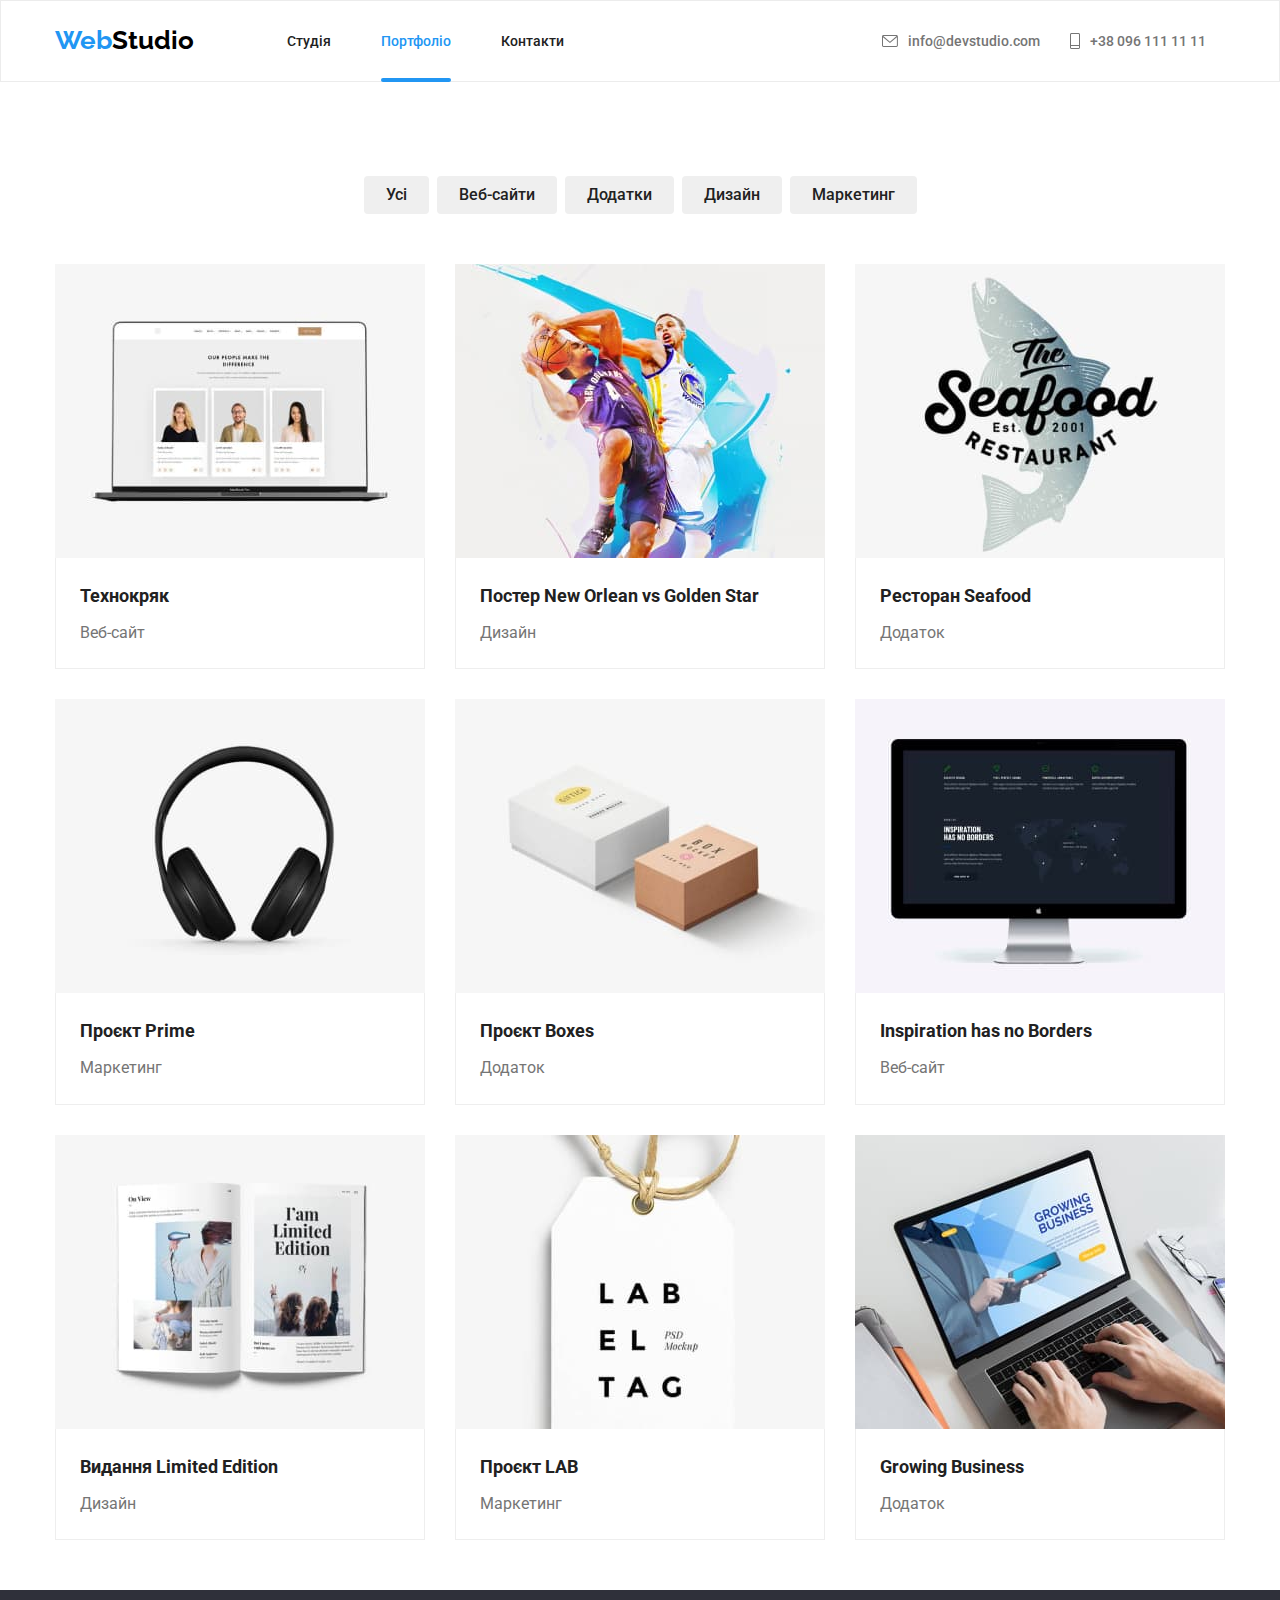
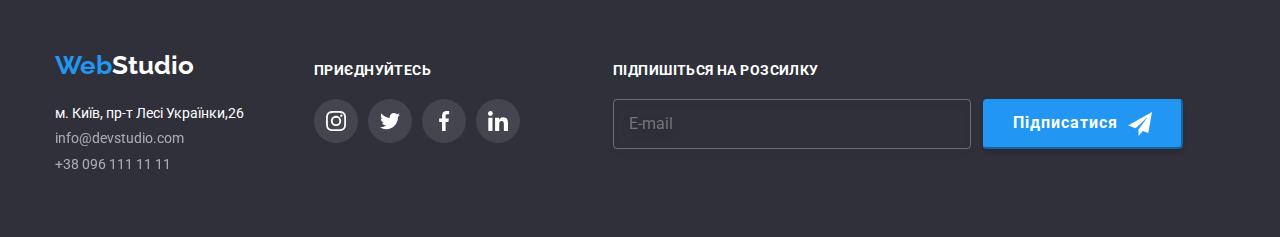
==== commit 72efd845: "Test BAM v1.1" ====
--- a/portfolio.html
+++ b/portfolio.html
@@ -17,8 +17,8 @@
           <a href="index.html" class="navigation__logo" >
             Web<span class="navigation__logo_dark">Studio</span></a>
           <ul class="site-nav">
-            <li class="site__nav_list"> <a href="./index.html" class="site-nav__link site-nav__link_accent">Студія</a></li>
-            <li class="site__nav_list"> <a href="./portfolio.html" class="site-nav__link">Портфоліо</a></li>
+            <li class="site__nav_list"> <a href="./index.html" class="site-nav__link ">Студія</a></li>
+            <li class="site__nav_list"> <a href="./portfolio.html" class="site-nav__link site-nav__link_accent">Портфоліо</a></li>
             <li class="site__nav_list"> <a href="" class="site-nav__link">Контакти</a></li>
           </ul>
         </nav>
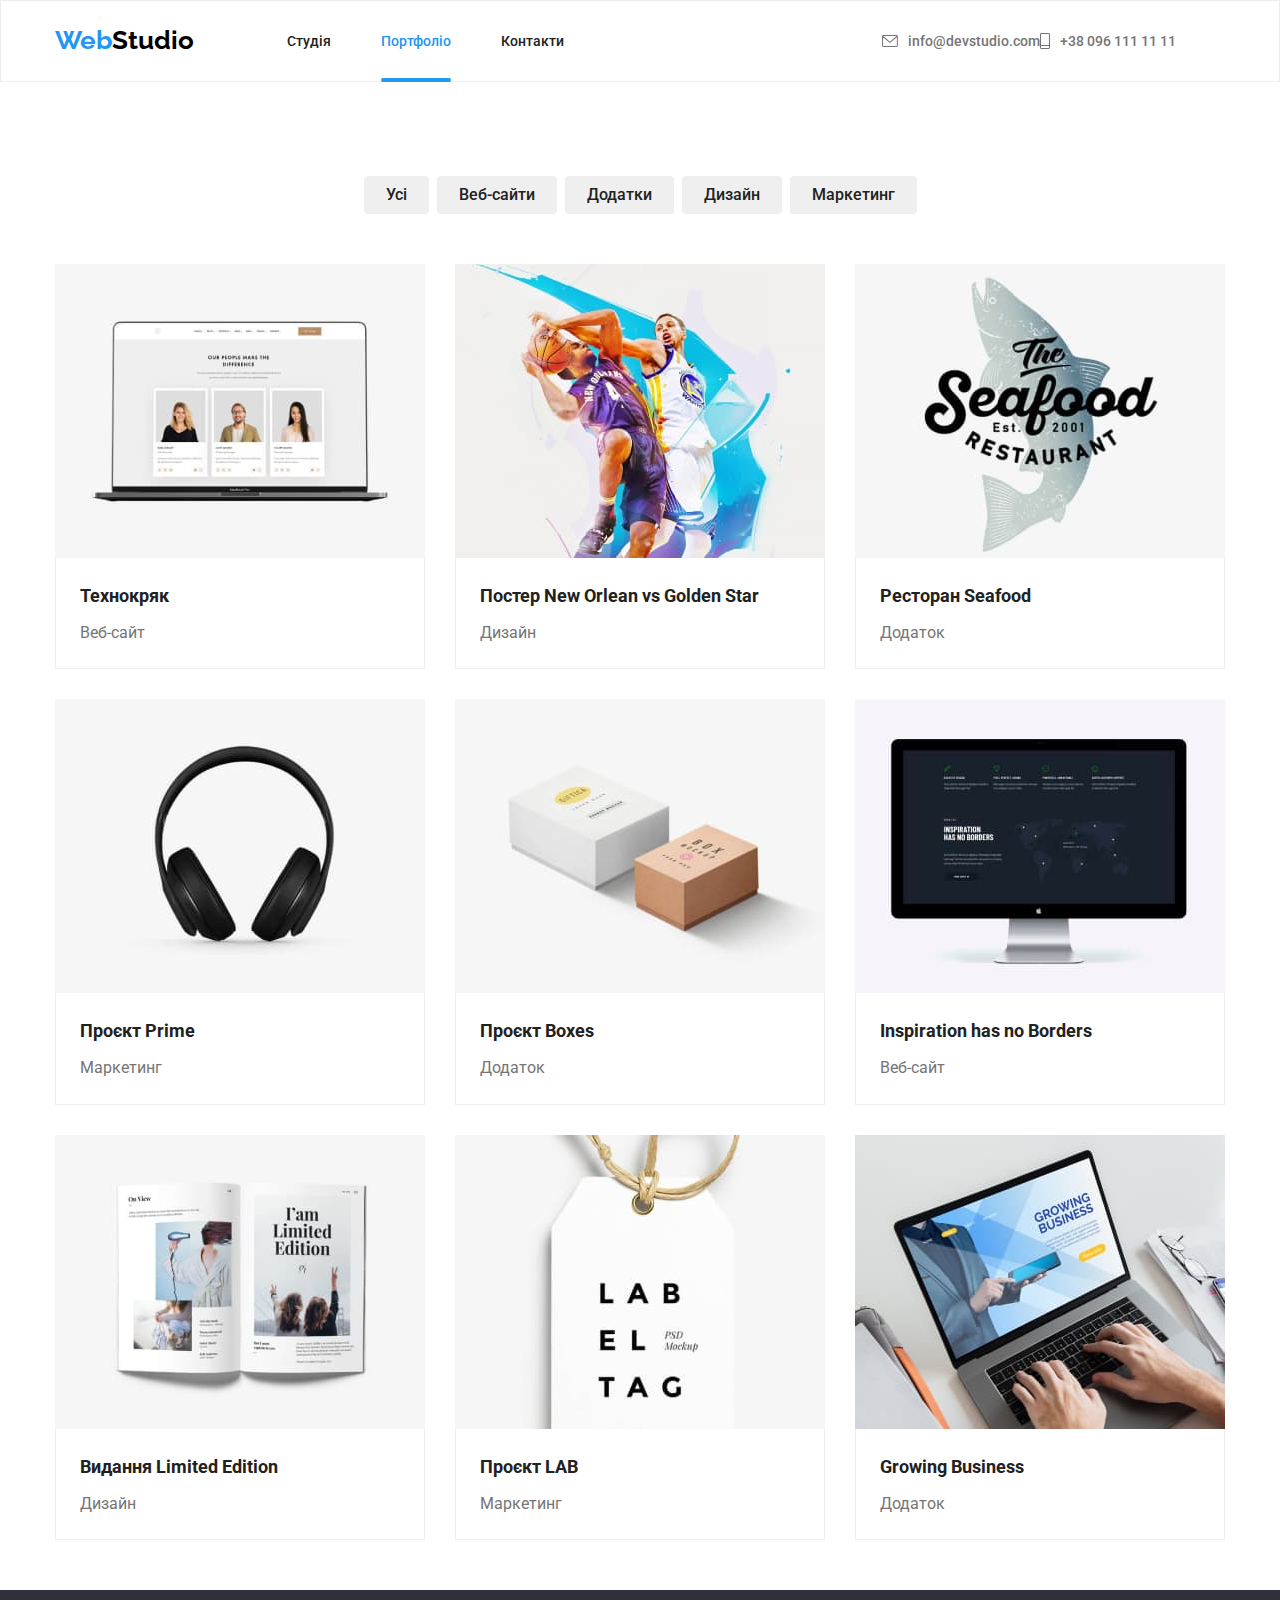
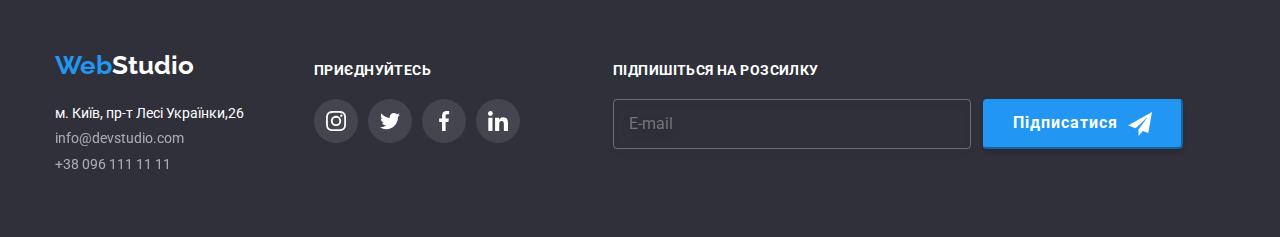
==== commit fd4f3b32: "Test BAM v1.2" ====
--- a/portfolio.html
+++ b/portfolio.html
@@ -25,12 +25,12 @@
         <ul class="auth-nav auth-nav__position">
           <li class="auth-nav__mail">
             <a href="mailto:info@devstudio.com" class="auth-nav__link">
-              <svg aria-label="Імейл" class="auth-nav__email" width="16px" height="12px">
+              <svg aria-label="Імейл" class="auth-nav__icon" width="16px" height="12px">
             <use href="./images/SVG/symbol-defs.svg#icon-mail"></use>
             </svg>info@devstudio.com</a></li>
           <li class="auth-nav__tel">
             <a href="tell:+380961111111" class="auth-nav__link">
-              <svg aria-label="Телефон" class="auth-nav__phone" width="10px" height="16px">
+              <svg aria-label="Телефон" class="auth-nav__icon" width="10px" height="16px">
               <use href="./images/SVG/symbol-defs.svg#icon-phone"></use>
             </svg>+38 096 111 11 11</a></li>
         </ul>
--- a/styles.css/styles.css
+++ b/styles.css/styles.css
@@ -116,11 +116,11 @@
     align-items: center;
     transition: color 250ms cubic-bezier(0.4, 0, 0.2, 1), fill 250ms cubic-bezier(0.4, 0, 0.2, 1);}
 
-.auth-nav__email, .auth-nav__phone{
+.auth-nav__icon{
     margin-right: 10px;
     fill:currentColor;}
 
-.auth-nav__tel {margin-left: 30px;}
+.auth-nav__icon:not(:first-child) {margin-left: 30px;}
 
 .main {
     background-color: var(--bg-main);
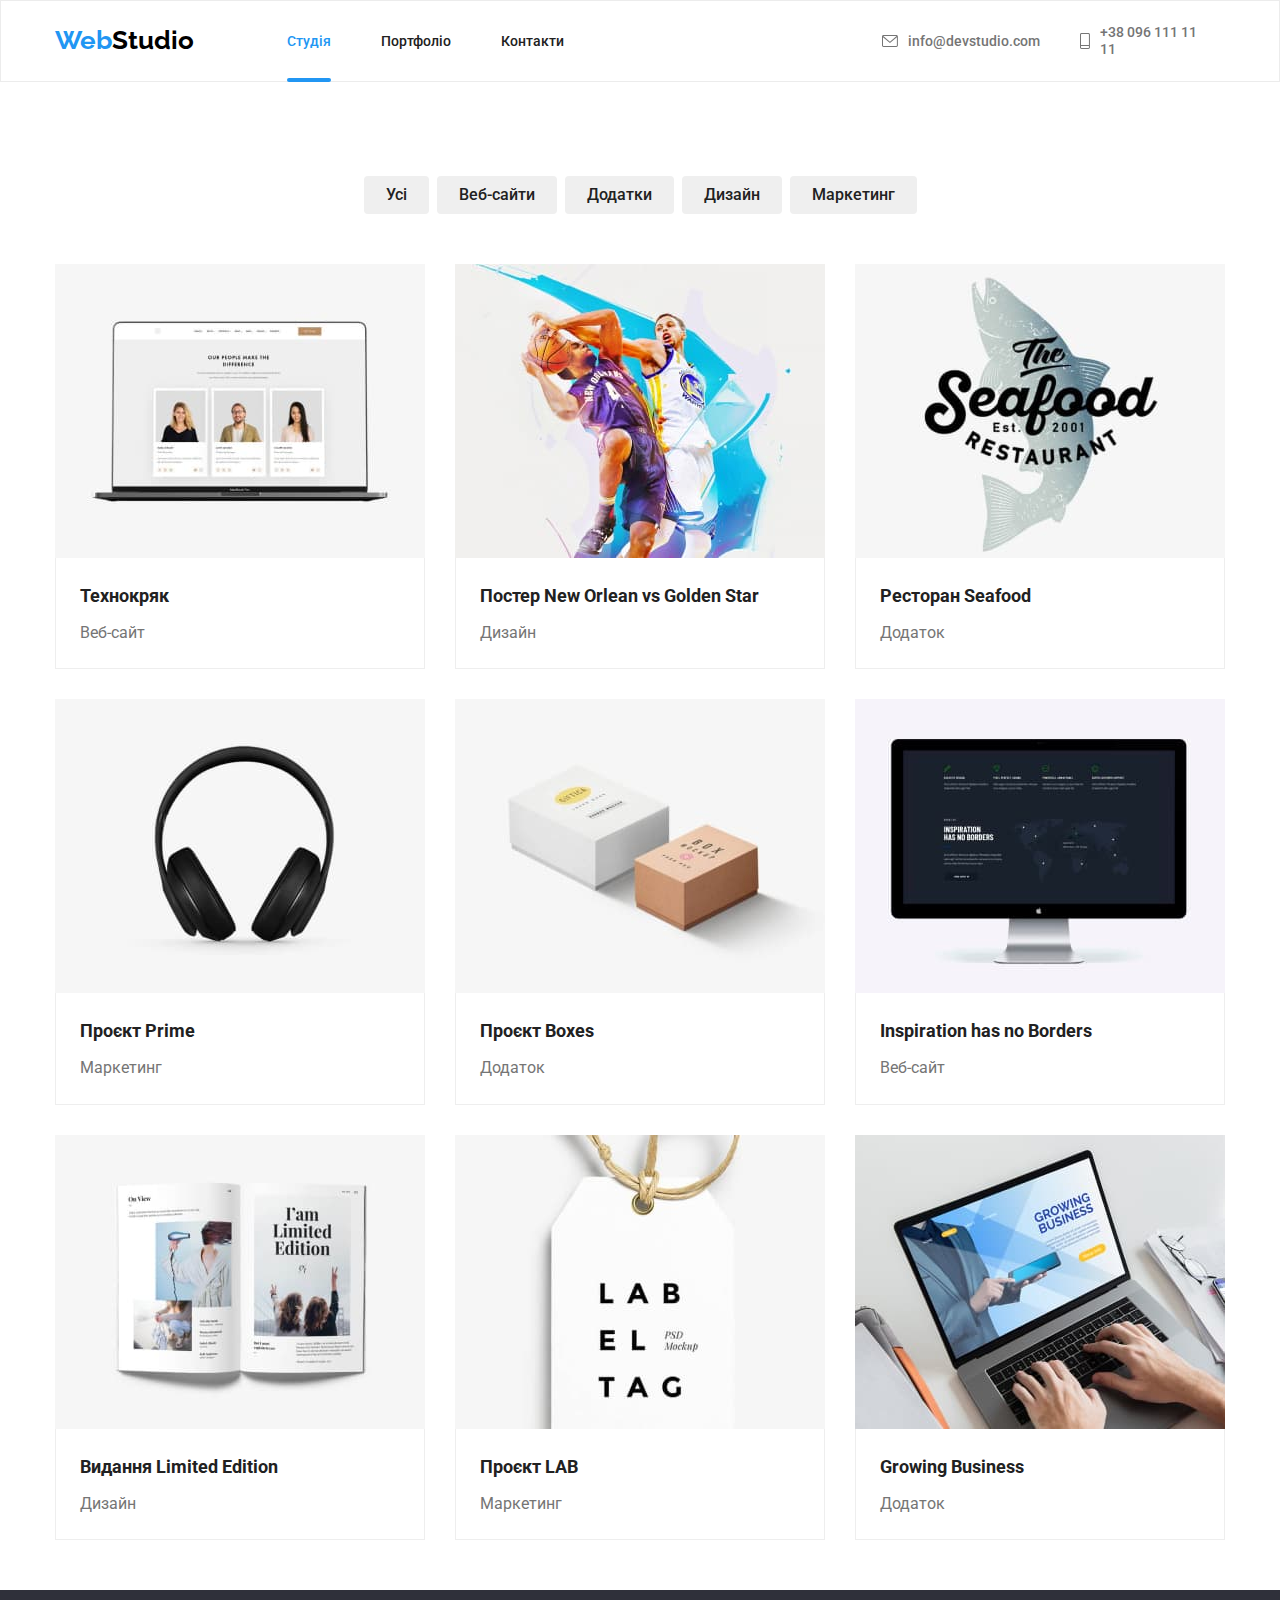
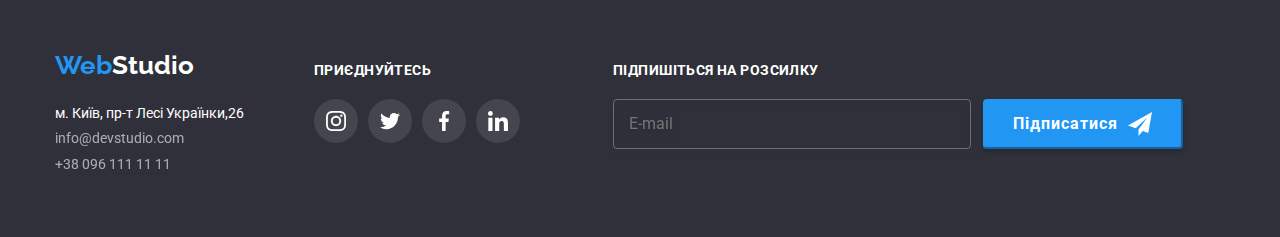
==== commit 61eb1bff: "Final BAM" ====
--- a/portfolio.html
+++ b/portfolio.html
@@ -11,31 +11,31 @@
     <link rel="stylesheet" href="./styles.css/styles.css">
 </head>
 <body>
-    <header class="header"> 
-        <div class="container header__container">
-        <nav class="navigation">
-          <a href="index.html" class="navigation__logo" >
-            Web<span class="navigation__logo_dark">Studio</span></a>
-          <ul class="site-nav">
-            <li class="site__nav_list"> <a href="./index.html" class="site-nav__link ">Студія</a></li>
-            <li class="site__nav_list"> <a href="./portfolio.html" class="site-nav__link site-nav__link_accent">Портфоліо</a></li>
-            <li class="site__nav_list"> <a href="" class="site-nav__link">Контакти</a></li>
-          </ul>
-        </nav>
-        <ul class="auth-nav auth-nav__position">
-          <li class="auth-nav__mail">
-            <a href="mailto:info@devstudio.com" class="auth-nav__link">
-              <svg aria-label="Імейл" class="auth-nav__icon" width="16px" height="12px">
-            <use href="./images/SVG/symbol-defs.svg#icon-mail"></use>
-            </svg>info@devstudio.com</a></li>
-          <li class="auth-nav__tel">
-            <a href="tell:+380961111111" class="auth-nav__link">
-              <svg aria-label="Телефон" class="auth-nav__icon" width="10px" height="16px">
-              <use href="./images/SVG/symbol-defs.svg#icon-phone"></use>
-            </svg>+38 096 111 11 11</a></li>
-        </ul>
-      </div>
-      </header>
+  <header class="header"> 
+    <div class="container container__flex">
+    <nav class="navigation">
+      <a href="index.html" class="logo logo__header" >
+        Web<span class="logo_dark">Studio</span></a>
+      <ul class="site-nav">
+        <li class="site__nav_list"> <a href="./index.html" class="site-nav__link site-nav__link_accent">Студія</a></li>
+        <li class="site__nav_list"> <a href="./portfolio.html" class="site-nav__link">Портфоліо</a></li>
+        <li class="site__nav_list"> <a href="" class="site-nav__link">Контакти</a></li>
+      </ul>
+    </nav>
+    <ul class="auth-nav auth-nav__position">
+      <li class="auth-nav__mail">
+        <a href="mailto:info@devstudio.com" class="auth-nav__link">
+          <svg aria-label="Імейл" class="auth-nav__icon" width="16px" height="12px">
+        <use href="./images/SVG/symbol-defs.svg#icon-mail"></use>
+        </svg>info@devstudio.com</a></li>
+      <li class="auth-nav__tel">
+        <a href="tell:+380961111111" class="auth-nav__link">
+          <svg aria-label="Телефон" class="auth-nav__icon" width="10px" height="16px">
+          <use href="./images/SVG/symbol-defs.svg#icon-phone"></use>
+        </svg>+38 096 111 11 11</a></li>
+    </ul>
+  </div>
+  </header>
 <main>
     <section class="buttons buttons__position">
     <div class="container buttons__container">
@@ -170,65 +170,65 @@
 </section>
 </main>
 <footer class="footer footer__position">
-    <div class="container footer__container">
-      <div class="footer__contacts">
-        <a href="index.html" class="footer__logo">
-          Web<span class="footer__logo_light">Studio</span></a>
-            <address>
-              <ul>
-                <li><a class="footer__adress"target="_blank" href="https://goo.gl/maps/uGCBGbxVBMCukeLk7">м. Київ, пр-т Лесі Українки,26</a></li>
-                <li><a class="footer__adress footer__adress-contacts" href="mailto:info@devstudio.com">info@devstudio.com</a></li>
-                <li><a class="footer__adress footer__adress-contacts" href="tell:+380961111111">+38 096 111 11 11</a></li>
-                  </ul>
-            </address>
-      </div>
-    <div class="invite invite__position">
-      <h2 class="invite__title">приєднуйтесь</h2>
-        <ul class="invite__list">
-          <li>
-            <a href="https://www.instagram.com/" class="invite__link">
-              <svg width="20px" height="20px" aria-label="Інстаграм">
-                <use href="./images/SVG/symbol-defs.svg#icon-instagram"></use>
-                  </svg>
-                    </a>
-                      </li>
-          <li>
-            <a href="https://twitter.com/" class="invite__link">
-              <svg width="20px" height="20px" aria-label="Твітер">
-                <use href="./images/SVG/symbol-defs.svg#icon-twitter"></use>
-                  </svg>
-                    </a>
-                      </li>
-          <li>
-            <a href="https://www.facebook.com/" class="invite__link">
-              <svg width="20px" height="20px" aria-label="Фейсбук">
-                <use href="./images/SVG/symbol-defs.svg#icon-facebook"></use>
-                  </svg>
-                    </a>
-                      </li>
-          <li>
-            <a href="https://www.linkedin.com/" class="invite__link">
-              <svg width="20px" height="20px" aria-label="Лінкедін">
-                <use href="./images/SVG/symbol-defs.svg#icon-linkedin"></use>
-                  </svg>
-                    </a>
-                      </li>
-        </ul>
-    </div>
-    <div>
-    <form class="invite-button">
-      <label>
-              <span class="invite-button__text">Підпишіться на розсилку</span>
-              <input class="invite-button__input" name="Підписка" type="email" placeholder="E-mail" required>
-          </label>
-          <button type="submit" class="invite-button__btn">
-              Підписатися
-              <svg width="24px" height="24px">
-                  <use href="./images/SVG/symbol-defs.svg#icon-send"></use></svg>
-          </button>
-        </form>
-      </div>
-      </div>
-      </div>
-      </footer>
+  <div class="container container__position_foo">
+    <div class="footer__contacts">
+      <a href="index.html" class="logo logo__footer">
+        Web<span class="logo_light">Studio</span></a>
+          <address>
+            <ul class="footer__list">
+              <li><a class="footer__list_adress"target="_blank" href="https://goo.gl/maps/uGCBGbxVBMCukeLk7">м. Київ, пр-т Лесі Українки,26</a></li>
+              <li><a class="footer__list_adress footer__list_adress-contacts" href="mailto:info@devstudio.com">info@devstudio.com</a></li>
+              <li><a class="footer__list_adress footer__list_adress-contacts" href="tell:+380961111111">+38 096 111 11 11</a></li>
+                </ul>
+          </address>
+    </div>
+  <div class="invite invite__position">
+    <h2 class="invite__title">приєднуйтесь</h2>
+      <ul class="invite__list">
+        <li>
+          <a href="https://www.instagram.com/" class="invite__link">
+            <svg width="20px" height="20px" aria-label="Інстаграм">
+              <use href="./images/SVG/symbol-defs.svg#icon-instagram"></use>
+                </svg>
+                  </a>
+                    </li>
+        <li>
+          <a href="https://twitter.com/" class="invite__link">
+            <svg width="20px" height="20px" aria-label="Твітер">
+              <use href="./images/SVG/symbol-defs.svg#icon-twitter"></use>
+                </svg>
+                  </a>
+                    </li>
+        <li>
+          <a href="https://www.facebook.com/" class="invite__link">
+            <svg width="20px" height="20px" aria-label="Фейсбук">
+              <use href="./images/SVG/symbol-defs.svg#icon-facebook"></use>
+                </svg>
+                  </a>
+                    </li>
+        <li>
+          <a href="https://www.linkedin.com/" class="invite__link">
+            <svg width="20px" height="20px" aria-label="Лінкедін">
+              <use href="./images/SVG/symbol-defs.svg#icon-linkedin"></use>
+                </svg>
+                  </a>
+                    </li>
+      </ul>
+  </div>
+  <div>
+  <form class="invite-button">
+    <label>
+            <span class="invite-button__text">Підпишіться на розсилку</span>
+            <input class="invite-button__input" name="Підписка" type="email" placeholder="E-mail" required>
+        </label>
+        <button type="submit" class="button button__footer">
+            Підписатися
+            <svg width="24px" height="24px">
+                <use href="./images/SVG/symbol-defs.svg#icon-send"></use></svg>
+        </button>
+      </form>
+    </div>
+    </div>
+    </div>
+    </footer>
 </body>--- a/styles.css/styles.css
+++ b/styles.css/styles.css
@@ -29,35 +29,41 @@
     --clients-border: #AFB1B8;
     --color-blue-two: #188CE8;}
 
-.header {
-    border: 1px solid var(--border-header-color)}
-
 .container {
     width: 1200px; 
     margin-left: auto; 
     margin-right: auto;
     padding-left: 15px;
-    padding-right: 15px;}
-
-.header__container {
-    display: flex;
-    align-items: center}
+    padding-right: 15px;
+    }
+    
+.header {
+    border: 1px solid var(--border-header-color)}
+
+.container__flex {
+    display: flex;
+    align-items: center;
+    }
 
 .navigation {
     display: flex;
     align-items: center;}
 
-.navigation__logo {
+.logo {
     font-family: Raleway, sans-serif;
     font-weight: 700;
     font-size: 26px;
     line-height: 1.2;
-    color:var(--buttons-links);
+    color:var(--buttons-links);  
+    }
+
+.logo__header{
     margin-right: 93px;
     padding-top: 24px;
-    padding-bottom: 25px;}
-
-.navigation__logo_dark {color:var(--logo-span); }
+    padding-bottom: 25px;
+}
+
+.logo_dark {color:var(--logo-span); }
 
 .site-nav {
     align-items: center;
@@ -89,7 +95,7 @@
     margin-top: 28px;
 }
 
-.site-nav .site-nav__link_accent{
+.site-nav__link_accent{
     color: var(--buttons-links)
 }
 
@@ -114,13 +120,14 @@
     line-height: 1.2;
     color: var(--txt-about);
     align-items: center;
+    margin-right: 10px;
     transition: color 250ms cubic-bezier(0.4, 0, 0.2, 1), fill 250ms cubic-bezier(0.4, 0, 0.2, 1);}
 
 .auth-nav__icon{
     margin-right: 10px;
     fill:currentColor;}
 
-.auth-nav__icon:not(:first-child) {margin-left: 30px;}
+.auth-nav__tel {margin-left: 30px;}
 
 .main {
     background-color: var(--bg-main);
@@ -151,7 +158,10 @@
     line-height: 1.4;
     color: var(--adress-color);}
 
-.main__button {
+.button {
+    display: flex;
+    align-items: center;
+    text-align: center;
     font-weight: 700;
     font-size: 16px;
     line-height: 1.9;
@@ -170,7 +180,7 @@
 .about-us__list {
     display: flex;
 }
-.about-us__list div{
+.about-us__block{
     width: 270px;
     height: 120px;
     display: flex;
@@ -187,9 +197,9 @@
     color: var(--title-color);
     letter-spacing: 0.03em;}
 
-.about-us__elements:not(:last-child) {margin-right: 30px;}
-
-.about-us-description { 
+.about-us__element:not(:last-child) {margin-right: 30px;}
+
+.about-us__description { 
     font-size: 14px;
     line-height: 1.8;
     color: var(--txt-about);
@@ -200,7 +210,7 @@
     padding-bottom: 94px;
 }
 
-.examples__container {
+.container__position_xmpls {
     display: flex;
     flex-direction: column;
     text-align: center;
@@ -209,7 +219,7 @@
 .examples__list{
     display: flex;}
 
-.examples__container ul li:not(:last-child) {margin-right: 30px;}
+.examples__element:not(:last-child) {margin-right: 30px;}
 
 .examples__title {
     font-weight: 700;
@@ -218,7 +228,7 @@
     color:var(--title-color);
     margin-bottom: 50px;}
 
-.examples__elements{position: relative;}
+.examples__element{position: relative;}
 
 .examples__description{
     display: flex;
@@ -267,7 +277,7 @@
     fill: var(--adress-color);
     background-color: var(--buttons-links);}
 
-.our-team__container {
+.container__position_ourt {
     display: flex;
     flex-direction: column;}
 
@@ -298,10 +308,10 @@
     margin-bottom: 16px;
     text-align: center;}
 
-.our-team__container .our-team__list:not(:last-child) {
+.our-team__list:not(:last-child) {
     margin-right: 30px;}
 
-.our-team__container .our-team__list {
+.our-team__list {
     background-color: var(--adress-color);
     box-shadow: 0px 1px 3px rgba(0, 0, 0, 0.12), 0px 1px 1px rgba(0, 0, 0, 0.14), 0px 2px 1px rgba(0, 0, 0, 0.2);
     border-radius: 0px 0px 4px 4px;}
@@ -342,42 +352,36 @@
     padding-top: 60px;
     padding-bottom: 60px;}
 
-.footer__container {
+.container__position_foo {
     display: flex;
     align-items: flex-start;
 }
 
-.footer__container .footer__contacts{
+.footer__contacts{
     display: flex;
     flex-direction: column;}
 
-.footer__logo {
-    font-family: Raleway, sans-serif;
-    
-    color:var(--buttons-links);
-    font-weight: 700;
-    font-size: 26px;
-    line-height: 1.2;
+.logo__footer {
     margin-bottom: 20px;}
     
-.footer__logo_light {color: var(--adress-color);}
-
-.footer__adress {
+.logo_light {color: var(--adress-color);}
+
+.footer__list_adress {
     font-style: normal;
     font-size: 14px;
     line-height: 1.8;
     color: var(--adress-color);
     transition: color 250ms cubic-bezier(0.4, 0, 0.2, 1);}
 
-.footer__adress-contacts {
+.footer__list_adress-contacts {
     font-size: 14px;
     line-height: 1.8;
     color: var(--adress-color);
     opacity: 60%;
 }
 
-.footer__adress:hover,
-.footer__adress:focus {
+.footer__list_adress:hover,
+.footer__list_adress:focus {
     color: var(--buttons-links);
 }
 
@@ -452,18 +456,10 @@
     color: var(--adress-color);
 }
 
-.invite-button__btn{
+.button__footer{
     width: 200px;
     height: 50px;
-    background-color: var(--buttons-links);
-    border-color: var(--buttons-links);
-    box-shadow: 0px 4px 4px rgba(0, 0, 0, 0.15);
-    border-radius: 4px;
-    font-weight: 700;
-    font-size: 16px;
-    line-height: 1.8;
     letter-spacing: 0.06em;
-    color: var(--adress-color);
     display: flex;
     align-items: center;
     padding: 0 28px;
@@ -727,16 +723,14 @@
     color: var(--txt-about);
 }
 
-.modal__button{
+.button__modal{
+    padding-left: 52px;
+    padding-right: 52px;
     margin: auto;
     margin-top: 30px;
     width: 200px;
     height: 50px;
-    background-color: var(--buttons-links);
-    box-shadow: 0px 4px 4px rgba(0, 0, 0, 0.15);
-    border: 1px solid rgba(33, 33, 33, 0.2);
-    border-radius: 4px;
-    color:var(--adress-color);
+    letter-spacing: 0.06em;
     transition: background-color 250ms cubic-bezier(0.4, 0, 0.2, 1);
 }
 
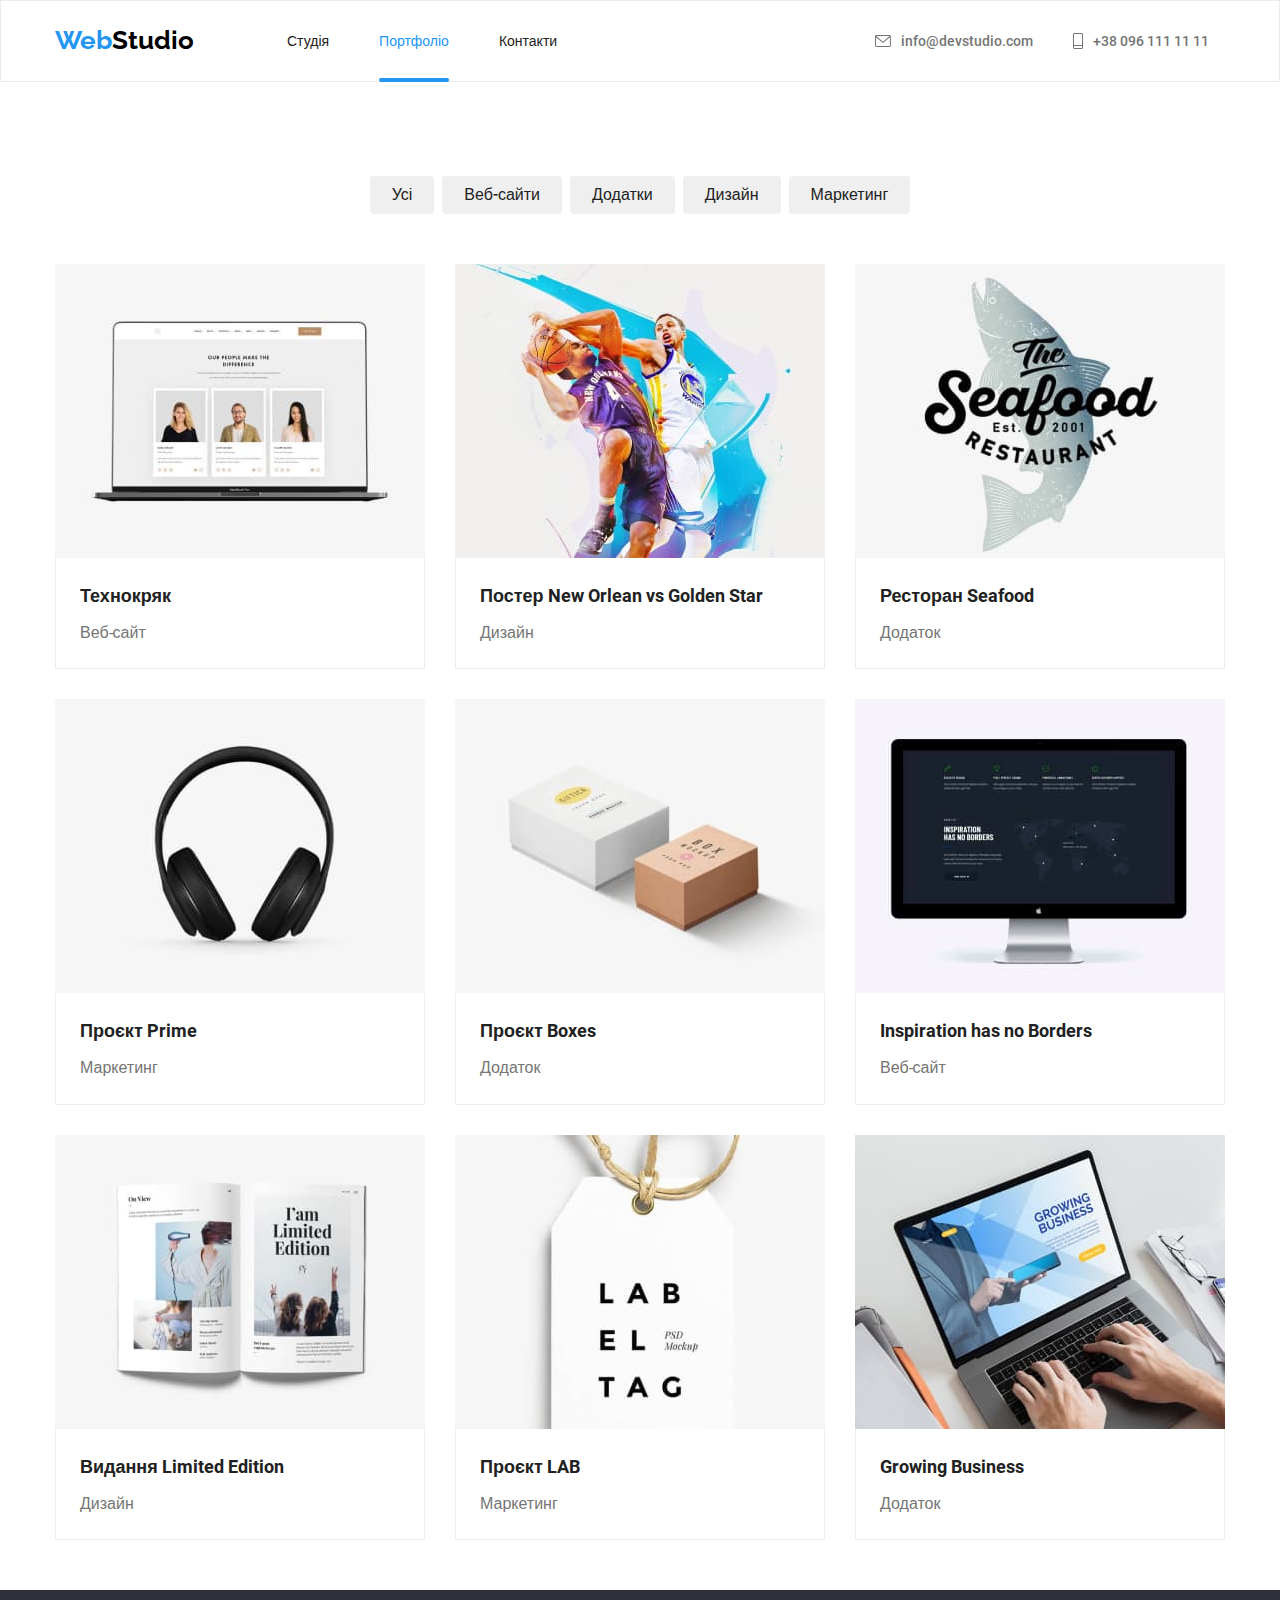
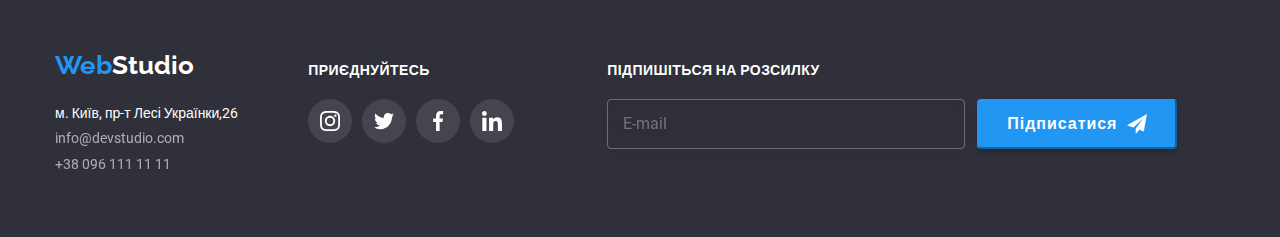
==== commit 03b5e22e: "Test BAM v1.3" ====
--- a/portfolio.html
+++ b/portfolio.html
@@ -8,33 +8,35 @@
     <link rel="stylesheet" href="https://cdn.jsdelivr.net/npm/modern-normalize@1.1.0/modern-normalize.min.css">
     <link href="https://fonts.googleapis.com/css2?family=Raleway:wght@700&family=Roboto:wght@400;500;700;900&display=swap"
         rel="stylesheet">
-    <link rel="stylesheet" href="./styles.css/styles.css">
+    <link rel="stylesheet" href="./css/main.min.css">
 </head>
 <body>
-  <header class="header"> 
+  <header class="header">
     <div class="container container__flex">
-    <nav class="navigation">
-      <a href="index.html" class="logo logo__header" >
-        Web<span class="logo_dark">Studio</span></a>
-      <ul class="site-nav">
-        <li class="site__nav_list"> <a href="./index.html" class="site-nav__link site-nav__link_accent">Студія</a></li>
-        <li class="site__nav_list"> <a href="./portfolio.html" class="site-nav__link">Портфоліо</a></li>
-        <li class="site__nav_list"> <a href="" class="site-nav__link">Контакти</a></li>
+      <nav class="navigation">
+        <a href="index.html" class="logo logo__header">
+          Web<span class="logo_dark">Studio</span></a>
+        <ul class="site-nav">
+          <li class="site-nav__list"> <a href="./index.html" class="site-nav__link">Студія</a></li>
+          <li class="site-nav__list"> <a href="./portfolio.html" class="site-nav__link site-nav__link_accent">Портфоліо</a></li>
+          <li class="site-nav__list"> <a href="" class="site-nav__link">Контакти</a></li>
+        </ul>
+      </nav>
+      <ul class="auth-nav auth-nav__position">
+        <li class="auth-nav__mail">
+          <a href="mailto:info@devstudio.com" class="auth-nav__link">
+            <svg aria-label="Імейл" class="auth-nav__icon" width="16px" height="12px">
+              <use href="./images/SVG/symbol-defs.svg#icon-mail"></use>
+            </svg>info@devstudio.com</a>
+        </li>
+        <li class="auth-nav__tel">
+          <a href="tell:+380961111111" class="auth-nav__link">
+            <svg aria-label="Телефон" class="auth-nav__icon" width="10px" height="16px">
+              <use href="./images/SVG/symbol-defs.svg#icon-phone"></use>
+            </svg>+38 096 111 11 11</a>
+        </li>
       </ul>
-    </nav>
-    <ul class="auth-nav auth-nav__position">
-      <li class="auth-nav__mail">
-        <a href="mailto:info@devstudio.com" class="auth-nav__link">
-          <svg aria-label="Імейл" class="auth-nav__icon" width="16px" height="12px">
-        <use href="./images/SVG/symbol-defs.svg#icon-mail"></use>
-        </svg>info@devstudio.com</a></li>
-      <li class="auth-nav__tel">
-        <a href="tell:+380961111111" class="auth-nav__link">
-          <svg aria-label="Телефон" class="auth-nav__icon" width="10px" height="16px">
-          <use href="./images/SVG/symbol-defs.svg#icon-phone"></use>
-        </svg>+38 096 111 11 11</a></li>
-    </ul>
-  </div>
+    </div>
   </header>
 <main>
     <section class="buttons buttons__position">
@@ -174,61 +176,65 @@
     <div class="footer__contacts">
       <a href="index.html" class="logo logo__footer">
         Web<span class="logo_light">Studio</span></a>
-          <address>
-            <ul class="footer__list">
-              <li><a class="footer__list_adress"target="_blank" href="https://goo.gl/maps/uGCBGbxVBMCukeLk7">м. Київ, пр-т Лесі Українки,26</a></li>
-              <li><a class="footer__list_adress footer__list_adress-contacts" href="mailto:info@devstudio.com">info@devstudio.com</a></li>
-              <li><a class="footer__list_adress footer__list_adress-contacts" href="tell:+380961111111">+38 096 111 11 11</a></li>
-                </ul>
-          </address>
-    </div>
-  <div class="invite invite__position">
-    <h2 class="invite__title">приєднуйтесь</h2>
+      <address>
+        <ul class="footer__list">
+          <li><a class="footer__list_adress" target="_blank" href="https://goo.gl/maps/uGCBGbxVBMCukeLk7">м. Київ, пр-т
+              Лесі Українки,26</a></li>
+          <li><a class="footer__list_adress footer__list_adress-contacts"
+              href="mailto:info@devstudio.com">info@devstudio.com</a></li>
+          <li><a class="footer__list_adress footer__list_adress-contacts" href="tell:+380961111111">+38 096 111 11
+              11</a></li>
+        </ul>
+      </address>
+    </div>
+    <div class="invite invite__position">
+      <h2 class="invite__title">приєднуйтесь</h2>
       <ul class="invite__list">
         <li>
           <a href="https://www.instagram.com/" class="invite__link">
             <svg width="20px" height="20px" aria-label="Інстаграм">
               <use href="./images/SVG/symbol-defs.svg#icon-instagram"></use>
-                </svg>
-                  </a>
-                    </li>
+            </svg>
+          </a>
+        </li>
         <li>
           <a href="https://twitter.com/" class="invite__link">
             <svg width="20px" height="20px" aria-label="Твітер">
               <use href="./images/SVG/symbol-defs.svg#icon-twitter"></use>
-                </svg>
-                  </a>
-                    </li>
+            </svg>
+          </a>
+        </li>
         <li>
           <a href="https://www.facebook.com/" class="invite__link">
             <svg width="20px" height="20px" aria-label="Фейсбук">
               <use href="./images/SVG/symbol-defs.svg#icon-facebook"></use>
-                </svg>
-                  </a>
-                    </li>
+            </svg>
+          </a>
+        </li>
         <li>
           <a href="https://www.linkedin.com/" class="invite__link">
             <svg width="20px" height="20px" aria-label="Лінкедін">
               <use href="./images/SVG/symbol-defs.svg#icon-linkedin"></use>
-                </svg>
-                  </a>
-                    </li>
+            </svg>
+          </a>
+        </li>
       </ul>
-  </div>
-  <div>
-  <form class="invite-button">
-    <label>
-            <span class="invite-button__text">Підпишіться на розсилку</span>
-            <input class="invite-button__input" name="Підписка" type="email" placeholder="E-mail" required>
+    </div>
+    <div>
+      <form class="invite-button">
+        <label>
+          <span class="invite-button__text">Підпишіться на розсилку</span>
+          <input class="invite-button__input" name="Підписка" type="email" placeholder="E-mail" required>
         </label>
-        <button type="submit" class="button button__footer">
-            Підписатися
-            <svg width="24px" height="24px">
-                <use href="./images/SVG/symbol-defs.svg#icon-send"></use></svg>
+        <button type="submit" class="button invite-button__footer">
+          Підписатися
+          <svg width="24px" height="24px">
+            <use href="./images/SVG/symbol-defs.svg#icon-send"></use>
+          </svg>
         </button>
       </form>
     </div>
-    </div>
-    </div>
-    </footer>
+  </div>
+  </div>
+</footer>
 </body>--- a/css/main.min.css
+++ b/css/main.min.css
@@ -0,0 +1 @@
+:root{--logo-span: #000000;--buttons-links: #2196F3;--title-color: #212121;--txt-about: #757575;--adress-color: #FFFFFF;--buttons-bg: #F5F4FA;--background-color: #2F303A;--link-active: red;--border-color: #EEEEEE;--border-header-color: #ECECEC;--bg-main: #C4C4C4;--clients-border: #AFB1B8;--color-blue-two: #188CE8}@font-face{font-family:"Raleway";font-style:normal;font-weight:700;src:url("/fonts/raleway700/");src:local("Raleway"),url("/fonts/raleway700/raleway-v28-latin-700.eot") format("embedded-opentype"),url("/fonts/raleway700/raleway-v28-latin-700.woff2") format("woff2"),url("/fonts/raleway700/raleway-v28-latin-700.woff") format("woff"),url("/fonts/raleway700/raleway-v28-latin-700.ttf") format("truetype"),url("/fonts/raleway700/raleway-v28-latin-700.svg") format("svg")}@font-face{font-family:"Roboto";font-style:normal;font-weight:400;src:url("/fonts/roboto400/");src:local("Roboto"),url("/fonts/roboto400/roboto-v30-latin-regular.eot") format("embedded-opentype"),url("/fonts/roboto400/roboto-v30-latin-regular.woff2") format("woff2"),url("/fonts/roboto400/roboto-v30-latin-regular.woff") format("woff"),url("/fonts/roboto400/roboto-v30-latin-regular.ttf") format("truetype"),url("/fonts/roboto400/roboto-v30-latin-regular.svg") format("svg")}@font-face{font-family:"Roboto";font-style:normal;font-weight:500;src:url("/fonts/roboto500/");src:local("Roboto"),url("/fonts/roboto500/roboto-v30-latin-500.eot") format("embedded-opentype"),url("/fonts/roboto500/roboto-v30-latin-500.woff2") format("woff2"),url("/fonts/roboto500/roboto-v30-latin-500.woff") format("woff"),url("/fonts/roboto500/roboto-v30-latin-500.ttf") format("truetype"),url("/fonts/roboto500/roboto-v30-latin-500.svg") format("svg")}@font-face{font-family:"Roboto";font-style:normal;font-weight:700;src:url("/fonts/roboto700/");src:local("Roboto"),url("/fonts/roboto700/roboto-v30-latin-700.eot") format("embedded-opentype"),url("/fonts/roboto700/roboto-v30-latin-700.woff2") format("woff2"),url("/fonts/roboto700/roboto-v30-latin-700.woff") format("woff"),url("/fonts/roboto700/roboto-v30-latin-700.ttf") format("truetype"),url("/fonts/roboto700/roboto-v30-latin-700.svg") format("svg")}.backdrop__is-hidden{visibility:hidden;opacity:0;pointer-events:none}body{font-family:Roboto,sans-serif;color:var(--logo-span)}h1,h2,h3,h4,p{margin-top:0;margin-bottom:0}img{display:block;max-width:100%;height:auto}button,a{cursor:pointer}li{list-style-type:none}a{text-decoration:none}ul,ol{margin-top:0;margin-bottom:0;padding-left:0}.container{width:1200px;margin-left:auto;margin-right:auto;padding-left:15px;padding-right:15px}.button{display:flex;align-items:center;text-align:center;font-weight:700;font-size:16px;line-height:1.9;color:var(--adress-color);border-radius:4px;padding-top:10px;padding-bottom:10px;padding-left:32px;padding-right:32px;border-color:var(--buttons-links);background-color:var(--buttons-links);box-shadow:0px 4px 4px rgba(0,0,0,.15)}.logo{font-family:Raleway,sans-serif;font-weight:700;font-size:26px;line-height:1.2;color:var(--buttons-links)}.backdrop{position:fixed;top:0;left:0;width:100%;height:100%;background-color:rgba(0,0,0,.2);z-index:100;transition:opacity 250ms cubic-bezier(0.4, 0, 0.2, 1),visibility 250ms cubic-bezier(0.4, 0, 0.2, 1)}.modal{padding:40px;position:absolute;top:50%;left:50%;transform:translate(-50%, -50%);width:528px;background-color:var(--adress-color);box-shadow:0px 1px 3px rgba(0,0,0,.12),0px 1px 1px rgba(0,0,0,.14),0px 2px 1px rgba(0,0,0,.2);border-radius:4px}.modal__btn-close{position:absolute;top:8px;right:8px;display:flex;align-items:center;justify-content:center;width:30px;height:30px;background-color:var(--adress-color);border:1px solid rgba(0,0,0,.1);border-radius:50%;transition:fill 250ms cubic-bezier(0.4, 0, 0.2, 1)}.modal__title{margin-bottom:12px;font-weight:700;font-size:20px;line-height:1.1;text-align:center;letter-spacing:.03em;color:var(--title-color)}.modal__form{display:flex;flex-direction:column;text-align:center}.modal__btn-close:hover{fill:var(--buttons-links)}.modal__span{display:block;text-align:left;margin-top:10px;margin-bottom:4px;font-size:12px;line-height:1.2;letter-spacing:.01em;color:var(--txt-about)}.modal__input{outline:none;width:100%;height:40px;padding-left:42px;border:1px solid rgba(33,33,33,.2);border-radius:4px;transition:border-color 250ms cubic-bezier(0.4, 0, 0.2, 1)}.modal__textarea{outline:none;width:100%;height:120px;border:1px solid rgba(33,33,33,.2);border-radius:4px;padding:12px 16px;resize:none;margin-bottom:20px;transition:border 250ms cubic-bezier(0.4, 0, 0.2, 1),border-radius 250ms cubic-bezier(0.4, 0, 0.2, 1)}.modal____textarea::placeholder{font-size:12px;line-height:1.2;letter-spacing:.01em;color:rgba(117,117,117,.5)}.modal__textarea:focus{border-color:var(--buttons-links)}.modal__svg{position:relative}.modal__svg-img{position:absolute;top:50%;left:12px;transform:translateY(-50%);fill:var(--title-color);transition:fill 250ms cubic-bezier(0.4, 0, 0.2, 1)}.modal__input-checkbox{appearance:none}.modal__link{text-decoration:underline;font-size:14px;line-height:1.8;letter-spacing:.03em;color:var(--buttons-links)}.modal____checkbox{display:flex;align-items:center;justify-content:center}.modal__span-checkbox{font-size:14px;line-height:1.8;letter-spacing:.03em;color:var(--txt-about)}.modal__button_send{padding-left:52px;padding-right:52px;margin:auto;margin-top:30px;width:200px;height:50px;letter-spacing:.06em;transition:background-color 250ms cubic-bezier(0.4, 0, 0.2, 1)}.modal__button:hover{background-color:var(--color-blue-two)}.modal__input:focus{border:1px solid var(--buttons-links);border-radius:4px}.modal__input:focus+.modal__svg-img{fill:var(--buttons-links)}.modal__svg-border{cursor:pointer;margin-right:9px}.modal__svg-focus{display:none;cursor:pointer;margin-right:9px}.modal__input-checkbox:checked+.modal__svg-border{display:none}.modal__input-checkbox:checked~.modal__svg-focus{display:inline-block}.header{border:1px solid var(--border-header-color)}.container__flex{display:flex;align-items:center}.navigation{display:flex;align-items:center}.logo__header{margin-right:93px;padding-top:24px;padding-bottom:25px}.logo_dark{color:var(--logo-span)}.site-nav{align-items:center;display:flex}.site-nav__link{position:relative;font-weight:500;font-size:14px;line-height:1.2;color:var(--title-color);align-items:center;transition:color 250ms cubic-bezier(0.4, 0, 0.2, 1)}.site-nav__link:hover,.site-nav :focus{color:var(--buttons-links)}.site-nav__nav_list:not(:last-child){margin-right:50px}.site-nav__list:not(:last-child){margin-right:50px}.site-nav__link_accent::after{content:"";display:block;width:100%;height:4px;background-color:var(--buttons-links);border-radius:2px;position:absolute;margin-top:28px}.site-nav__link_accent{color:var(--buttons-links)}.auth-nav{display:flex;align-items:center;justify-content:flex-end}.auth-nav__position{margin-left:318px}.auth-nav__link:hover,.auth-nav :focus{color:var(--buttons-links);fill:var(--buttons-links)}.auth-nav__link{display:flex;font-weight:500;font-size:14px;line-height:1.2;color:var(--txt-about);align-items:center;margin-right:10px;transition:color 250ms cubic-bezier(0.4, 0, 0.2, 1),fill 250ms cubic-bezier(0.4, 0, 0.2, 1)}.auth-nav__icon{margin-right:10px;fill:currentColor}.auth-nav__tel{margin-left:30px}.main{background-color:var(--bg-main);background-repeat:no-repeat;background-image:linear-gradient(rgba(47, 48, 58, 0.4), rgba(47, 48, 58, 0.4)),url(../images/about/bgtitle.jpg);background-size:cover;max-width:1600px}.main__position{padding-bottom:200px;padding-top:200px}.main__container{display:flex;flex-direction:column;align-items:center;text-align:center}.main__title{width:696px;margin-bottom:30px;text-transform:uppercase;font-weight:900;font-size:44px;letter-spacing:.06em;line-height:1.4;color:var(--adress-color)}.about-us__position{padding-top:94px}.about-us__list{display:flex}.about-us__block{width:270px;height:120px;display:flex;justify-content:center;align-items:center;margin-bottom:30px;background-color:var(--buttons-bg)}.about-us__title{margin-bottom:10px;font-weight:700;font-size:14px;line-height:1.5;color:var(--title-color);letter-spacing:.03em}.about-us__element:not(:last-child){margin-right:30px}.about-us__description{font-size:14px;line-height:1.8;color:var(--txt-about);letter-spacing:.02em}.examples__position{padding-top:94px;padding-bottom:94px}.examples__list{display:flex}.examples__title{font-weight:700;font-size:36px;line-height:1.2;color:var(--title-color);margin-bottom:50px}.examples__element{position:relative}.examples__element:not(:last-child){margin-right:30px}.examples__description{display:flex;align-items:center;justify-content:center;position:absolute;bottom:0;width:100%;height:70px;background-color:rgba(47,48,58,.8);font-weight:700;font-size:14px;line-height:1.1;text-align:center;letter-spacing:.03em;text-transform:uppercase;color:var(--adress-color)}.container__position_xmpls{display:flex;flex-direction:column;text-align:center}.our-team{background-color:var(--buttons-bg)}.our-team__paddings{padding-top:94px;padding-bottom:94px}.our-team__logo{display:flex;gap:10px;padding-bottom:30px;justify-content:center}.our-team__link{display:flex;fill:var(--clients-border);width:44px;height:44px;border-radius:50%;align-items:center;justify-content:center;transition:background-color 250ms cubic-bezier(0.4, 0, 0.2, 1)}.our-team__link:hover,.our-team :focus{fill:var(--adress-color);background-color:var(--buttons-links)}.our-team__title{font-weight:700;font-size:36px;line-height:1.2;color:var(--title-color);margin-bottom:50px;text-align:center}.our-team__title{font-weight:700;font-size:36px;line-height:1.2;color:var(--title-color);margin-bottom:50px;text-align:center}.our-team__names{font-weight:500;font-size:16px;line-height:1.2;color:var(--title-color);padding-top:30px;margin-bottom:10px;text-align:center}.our-team__position{font-size:16px;line-height:1.2;color:var(--txt-about);margin-bottom:16px;text-align:center}.our-team__members{display:flex}.our-team__list:not(:last-child){margin-right:30px}.our-team__list{background-color:var(--adress-color);box-shadow:0px 1px 3px rgba(0,0,0,.12),0px 1px 1px rgba(0,0,0,.14),0px 2px 1px rgba(0,0,0,.2);border-radius:0px 0px 4px 4px}.container__position_ourt{display:flex;flex-direction:column}.our-clients__position{padding-top:94px;padding-bottom:94px}.our-clients__title{margin-bottom:50px;font-weight:700;font-size:36px;line-height:1.2;letter-spacing:.03em;text-align:center}.our-clients__list{display:flex;gap:30px}.our-clients__link{width:170px;height:92px;display:flex;justify-content:center;align-items:center;border:1px solid var(--clients-border);border-radius:4px;fill:#afb1b8;transition:fill 250ms cubic-bezier(0.4, 0, 0.2, 1),border-color 250ms cubic-bezier(0.4, 0, 0.2, 1)}.our-clients__link:hover,.our-clients :focus{fill:var(--buttons-links);border-color:var(--buttons-links)}.footer{background-color:var(--background-color)}.footer__position{padding-top:60px;padding-bottom:60px}.footer__contacts{display:flex;flex-direction:column}.footer__footer{margin-bottom:20px}.footer__list_adress{font-style:normal;font-size:14px;line-height:1.8;color:var(--adress-color);transition:color 250ms cubic-bezier(0.4, 0, 0.2, 1)}.footer__list_adress-contacts{font-size:14px;line-height:1.8;color:var(--adress-color);opacity:60%}.footer__list_adress:hover,.footer :focus{color:var(--buttons-links)}.container__position_foo{display:flex;align-items:flex-start}.logo__footer{margin-bottom:20px}.logo_light{color:var(--adress-color)}.invite{display:flex;flex-direction:column}.invite__position{margin-left:70px;margin-right:93px}.invite__title{font-weight:700;font-size:14px;line-height:1.2;letter-spacing:.03em;text-transform:uppercase;color:var(--adress-color);padding-top:12px;margin-bottom:20px}.invite__list{padding-bottom:0;display:flex;gap:10px;padding-bottom:30px;justify-content:center}.invite__link{display:flex;width:44px;height:44px;border-radius:50%;align-items:center;justify-content:center;background:rgba(255,255,255,.1);fill:var(--adress-color);transition:background-color 250ms cubic-bezier(0.4, 0, 0.2, 1)}.invite__link:hover,.invite :focus{background-color:var(--buttons-links)}.invite-button{display:flex;align-items:flex-end}.invite-button__text{display:block;font-weight:700;font-size:14px;line-height:1.2;letter-spacing:.03em;text-transform:uppercase;color:var(--adress-color);margin-bottom:20px;margin-top:12px}.invite-button__input{width:358px;height:50px;border:1px solid rgba(255,255,255,.3);filter:drop-shadow(0px 4px 4px rgba(0, 0, 0, 0.15));border-radius:4px;outline:none;background-color:rgba(0,0,0,0);margin-right:12px;padding:15px;color:var(--adress-color)}.invite-button__footer{width:200px;height:50px;letter-spacing:.06em;display:flex;align-items:center;padding:0 28px;gap:10px}.buttons__description-buttons:hover,.buttons :focus{box-shadow:0px 3px 1px rgba(0,0,0,.1),0px 1px 2px rgba(0,0,0,.08),0px 2px 2px rgba(0,0,0,.12);background-color:var(--buttons-links);color:var(--adress-color)}.buttons__position{padding-top:94px;padding-bottom:50px}.buttons__description-buttons{font-weight:500;font-size:16px;line-height:1.6;color:var(--title-color);border-radius:4px;border:none;transition:box-shadow 250ms cubic-bezier(0.4, 0, 0.2, 1),color 250ms cubic-bezier(0.4, 0, 0.2, 1),background-color 250ms cubic-bezier(0.4, 0, 0.2, 1);padding-top:6px;padding-bottom:6px;padding-right:22px;padding-left:22px}.buttons__container{display:flex;flex-direction:column}.buttons__title{display:none}.buttons__description{display:flex;justify-content:center;margin-bottom:50px}.buttons__list:not(:last-child){margin-right:8px}.our-projects{display:flex;flex-wrap:wrap}.our-projects__block{border-bottom:1px solid var(--border-color);border-left:1px solid var(--border-color);border-right:1px solid var(--border-color);padding-left:24px;padding-right:24px;padding-bottom:20px;padding-top:20px}.our-projects__link{display:block;transition:box-shadow 250ms cubic-bezier(0.4, 0, 0.2, 1)}.our-projects__link:hover,.our-projects :focus{box-shadow:0px 1px 1px rgba(0,0,0,.12),0px 4px 4px rgba(0,0,0,.06),1px 4px 6px rgba(0,0,0,.16)}.our-projects__list:not(:nth-child(3n)){margin-right:30px}.our-projects__list:not(:nth-child(n+7)){margin-bottom:30px}.our-projects__title{font-weight:700;font-size:18px;line-height:2;margin-bottom:4px;color:var(--title-color)}.our-projects__description{font-size:16px;line-height:1.9;color:var(--txt-about)}.our-projects__img{position:relative;overflow:hidden}.our-projects__about{position:absolute;top:0;left:0;width:100%;height:100%;transform:translateY(101%);transition:transform 250ms cubic-bezier(0.4, 0, 0.2, 1);font-size:18px;line-height:1.6;letter-spacing:.03em;color:var(--adress-color);background-color:rgba(33,150,243,.9);padding-top:63px;padding-bottom:63px;padding-left:24px;padding-right:24px}.our-projects__link:hover .our-projects__about{transform:translateY(0%)}/*# sourceMappingURL=main.min.css.map */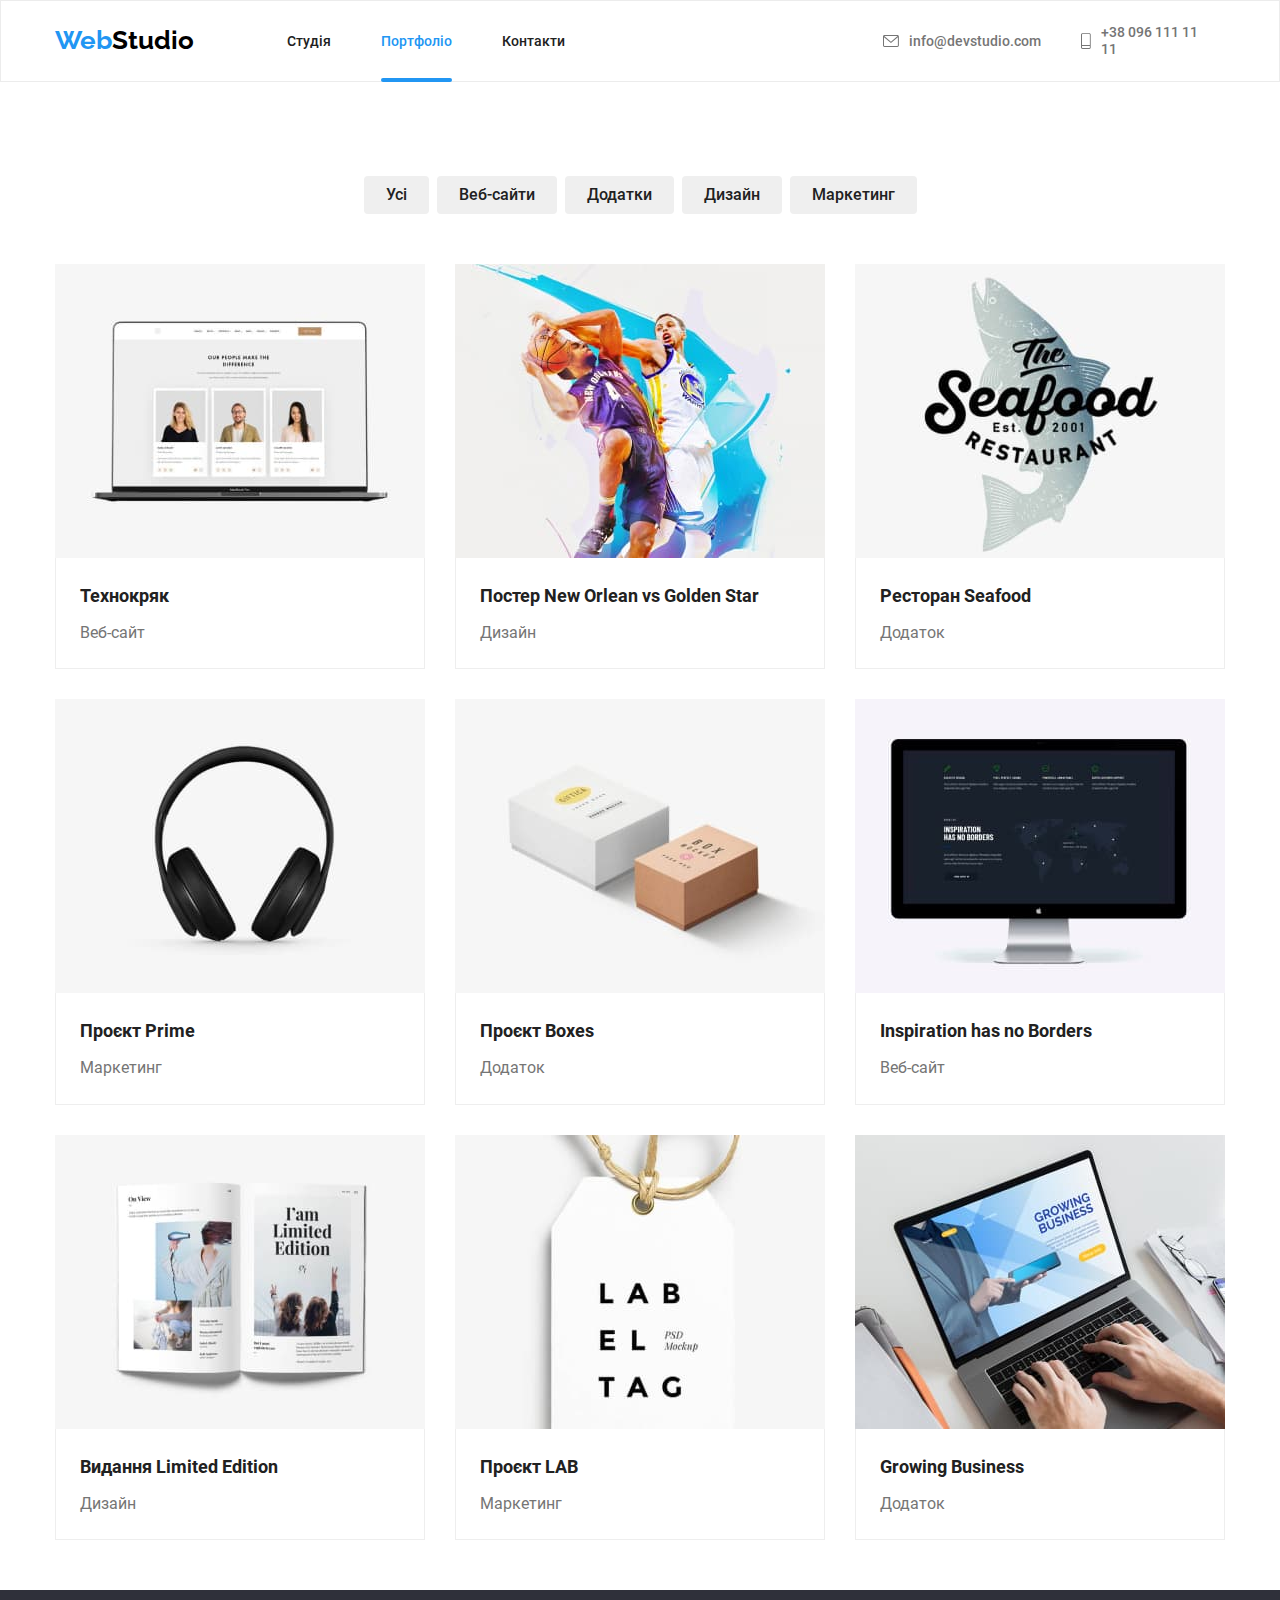
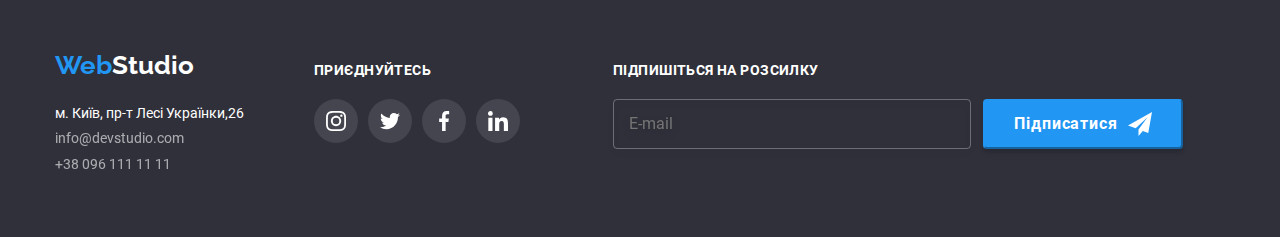
==== commit 8945a0a0: "Final v1.0" ====
--- a/portfolio.html
+++ b/portfolio.html
@@ -6,8 +6,6 @@
     <meta name="viewport" content="width=device-width, initial-scale=1.0">
     <title>Document</title>
     <link rel="stylesheet" href="https://cdn.jsdelivr.net/npm/modern-normalize@1.1.0/modern-normalize.min.css">
-    <link href="https://fonts.googleapis.com/css2?family=Raleway:wght@700&family=Roboto:wght@400;500;700;900&display=swap"
-        rel="stylesheet">
     <link rel="stylesheet" href="./css/main.min.css">
 </head>
 <body>
--- a/css/main.min.css
+++ b/css/main.min.css
@@ -1 +1 @@
-:root{--logo-span: #000000;--buttons-links: #2196F3;--title-color: #212121;--txt-about: #757575;--adress-color: #FFFFFF;--buttons-bg: #F5F4FA;--background-color: #2F303A;--link-active: red;--border-color: #EEEEEE;--border-header-color: #ECECEC;--bg-main: #C4C4C4;--clients-border: #AFB1B8;--color-blue-two: #188CE8}@font-face{font-family:"Raleway";font-style:normal;font-weight:700;src:url("/fonts/raleway700/");src:local("Raleway"),url("/fonts/raleway700/raleway-v28-latin-700.eot") format("embedded-opentype"),url("/fonts/raleway700/raleway-v28-latin-700.woff2") format("woff2"),url("/fonts/raleway700/raleway-v28-latin-700.woff") format("woff"),url("/fonts/raleway700/raleway-v28-latin-700.ttf") format("truetype"),url("/fonts/raleway700/raleway-v28-latin-700.svg") format("svg")}@font-face{font-family:"Roboto";font-style:normal;font-weight:400;src:url("/fonts/roboto400/");src:local("Roboto"),url("/fonts/roboto400/roboto-v30-latin-regular.eot") format("embedded-opentype"),url("/fonts/roboto400/roboto-v30-latin-regular.woff2") format("woff2"),url("/fonts/roboto400/roboto-v30-latin-regular.woff") format("woff"),url("/fonts/roboto400/roboto-v30-latin-regular.ttf") format("truetype"),url("/fonts/roboto400/roboto-v30-latin-regular.svg") format("svg")}@font-face{font-family:"Roboto";font-style:normal;font-weight:500;src:url("/fonts/roboto500/");src:local("Roboto"),url("/fonts/roboto500/roboto-v30-latin-500.eot") format("embedded-opentype"),url("/fonts/roboto500/roboto-v30-latin-500.woff2") format("woff2"),url("/fonts/roboto500/roboto-v30-latin-500.woff") format("woff"),url("/fonts/roboto500/roboto-v30-latin-500.ttf") format("truetype"),url("/fonts/roboto500/roboto-v30-latin-500.svg") format("svg")}@font-face{font-family:"Roboto";font-style:normal;font-weight:700;src:url("/fonts/roboto700/");src:local("Roboto"),url("/fonts/roboto700/roboto-v30-latin-700.eot") format("embedded-opentype"),url("/fonts/roboto700/roboto-v30-latin-700.woff2") format("woff2"),url("/fonts/roboto700/roboto-v30-latin-700.woff") format("woff"),url("/fonts/roboto700/roboto-v30-latin-700.ttf") format("truetype"),url("/fonts/roboto700/roboto-v30-latin-700.svg") format("svg")}.backdrop__is-hidden{visibility:hidden;opacity:0;pointer-events:none}body{font-family:Roboto,sans-serif;color:var(--logo-span)}h1,h2,h3,h4,p{margin-top:0;margin-bottom:0}img{display:block;max-width:100%;height:auto}button,a{cursor:pointer}li{list-style-type:none}a{text-decoration:none}ul,ol{margin-top:0;margin-bottom:0;padding-left:0}.container{width:1200px;margin-left:auto;margin-right:auto;padding-left:15px;padding-right:15px}.button{display:flex;align-items:center;text-align:center;font-weight:700;font-size:16px;line-height:1.9;color:var(--adress-color);border-radius:4px;padding-top:10px;padding-bottom:10px;padding-left:32px;padding-right:32px;border-color:var(--buttons-links);background-color:var(--buttons-links);box-shadow:0px 4px 4px rgba(0,0,0,.15)}.logo{font-family:Raleway,sans-serif;font-weight:700;font-size:26px;line-height:1.2;color:var(--buttons-links)}.backdrop{position:fixed;top:0;left:0;width:100%;height:100%;background-color:rgba(0,0,0,.2);z-index:100;transition:opacity 250ms cubic-bezier(0.4, 0, 0.2, 1),visibility 250ms cubic-bezier(0.4, 0, 0.2, 1)}.modal{padding:40px;position:absolute;top:50%;left:50%;transform:translate(-50%, -50%);width:528px;background-color:var(--adress-color);box-shadow:0px 1px 3px rgba(0,0,0,.12),0px 1px 1px rgba(0,0,0,.14),0px 2px 1px rgba(0,0,0,.2);border-radius:4px}.modal__btn-close{position:absolute;top:8px;right:8px;display:flex;align-items:center;justify-content:center;width:30px;height:30px;background-color:var(--adress-color);border:1px solid rgba(0,0,0,.1);border-radius:50%;transition:fill 250ms cubic-bezier(0.4, 0, 0.2, 1)}.modal__title{margin-bottom:12px;font-weight:700;font-size:20px;line-height:1.1;text-align:center;letter-spacing:.03em;color:var(--title-color)}.modal__form{display:flex;flex-direction:column;text-align:center}.modal__btn-close:hover{fill:var(--buttons-links)}.modal__span{display:block;text-align:left;margin-top:10px;margin-bottom:4px;font-size:12px;line-height:1.2;letter-spacing:.01em;color:var(--txt-about)}.modal__input{outline:none;width:100%;height:40px;padding-left:42px;border:1px solid rgba(33,33,33,.2);border-radius:4px;transition:border-color 250ms cubic-bezier(0.4, 0, 0.2, 1)}.modal__textarea{outline:none;width:100%;height:120px;border:1px solid rgba(33,33,33,.2);border-radius:4px;padding:12px 16px;resize:none;margin-bottom:20px;transition:border 250ms cubic-bezier(0.4, 0, 0.2, 1),border-radius 250ms cubic-bezier(0.4, 0, 0.2, 1)}.modal____textarea::placeholder{font-size:12px;line-height:1.2;letter-spacing:.01em;color:rgba(117,117,117,.5)}.modal__textarea:focus{border-color:var(--buttons-links)}.modal__svg{position:relative}.modal__svg-img{position:absolute;top:50%;left:12px;transform:translateY(-50%);fill:var(--title-color);transition:fill 250ms cubic-bezier(0.4, 0, 0.2, 1)}.modal__input-checkbox{appearance:none}.modal__link{text-decoration:underline;font-size:14px;line-height:1.8;letter-spacing:.03em;color:var(--buttons-links)}.modal____checkbox{display:flex;align-items:center;justify-content:center}.modal__span-checkbox{font-size:14px;line-height:1.8;letter-spacing:.03em;color:var(--txt-about)}.modal__button_send{padding-left:52px;padding-right:52px;margin:auto;margin-top:30px;width:200px;height:50px;letter-spacing:.06em;transition:background-color 250ms cubic-bezier(0.4, 0, 0.2, 1)}.modal__button:hover{background-color:var(--color-blue-two)}.modal__input:focus{border:1px solid var(--buttons-links);border-radius:4px}.modal__input:focus+.modal__svg-img{fill:var(--buttons-links)}.modal__svg-border{cursor:pointer;margin-right:9px}.modal__svg-focus{display:none;cursor:pointer;margin-right:9px}.modal__input-checkbox:checked+.modal__svg-border{display:none}.modal__input-checkbox:checked~.modal__svg-focus{display:inline-block}.header{border:1px solid var(--border-header-color)}.container__flex{display:flex;align-items:center}.navigation{display:flex;align-items:center}.logo__header{margin-right:93px;padding-top:24px;padding-bottom:25px}.logo_dark{color:var(--logo-span)}.site-nav{align-items:center;display:flex}.site-nav__link{position:relative;font-weight:500;font-size:14px;line-height:1.2;color:var(--title-color);align-items:center;transition:color 250ms cubic-bezier(0.4, 0, 0.2, 1)}.site-nav__link:hover,.site-nav :focus{color:var(--buttons-links)}.site-nav__nav_list:not(:last-child){margin-right:50px}.site-nav__list:not(:last-child){margin-right:50px}.site-nav__link_accent::after{content:"";display:block;width:100%;height:4px;background-color:var(--buttons-links);border-radius:2px;position:absolute;margin-top:28px}.site-nav__link_accent{color:var(--buttons-links)}.auth-nav{display:flex;align-items:center;justify-content:flex-end}.auth-nav__position{margin-left:318px}.auth-nav__link:hover,.auth-nav :focus{color:var(--buttons-links);fill:var(--buttons-links)}.auth-nav__link{display:flex;font-weight:500;font-size:14px;line-height:1.2;color:var(--txt-about);align-items:center;margin-right:10px;transition:color 250ms cubic-bezier(0.4, 0, 0.2, 1),fill 250ms cubic-bezier(0.4, 0, 0.2, 1)}.auth-nav__icon{margin-right:10px;fill:currentColor}.auth-nav__tel{margin-left:30px}.main{background-color:var(--bg-main);background-repeat:no-repeat;background-image:linear-gradient(rgba(47, 48, 58, 0.4), rgba(47, 48, 58, 0.4)),url(../images/about/bgtitle.jpg);background-size:cover;max-width:1600px}.main__position{padding-bottom:200px;padding-top:200px}.main__container{display:flex;flex-direction:column;align-items:center;text-align:center}.main__title{width:696px;margin-bottom:30px;text-transform:uppercase;font-weight:900;font-size:44px;letter-spacing:.06em;line-height:1.4;color:var(--adress-color)}.about-us__position{padding-top:94px}.about-us__list{display:flex}.about-us__block{width:270px;height:120px;display:flex;justify-content:center;align-items:center;margin-bottom:30px;background-color:var(--buttons-bg)}.about-us__title{margin-bottom:10px;font-weight:700;font-size:14px;line-height:1.5;color:var(--title-color);letter-spacing:.03em}.about-us__element:not(:last-child){margin-right:30px}.about-us__description{font-size:14px;line-height:1.8;color:var(--txt-about);letter-spacing:.02em}.examples__position{padding-top:94px;padding-bottom:94px}.examples__list{display:flex}.examples__title{font-weight:700;font-size:36px;line-height:1.2;color:var(--title-color);margin-bottom:50px}.examples__element{position:relative}.examples__element:not(:last-child){margin-right:30px}.examples__description{display:flex;align-items:center;justify-content:center;position:absolute;bottom:0;width:100%;height:70px;background-color:rgba(47,48,58,.8);font-weight:700;font-size:14px;line-height:1.1;text-align:center;letter-spacing:.03em;text-transform:uppercase;color:var(--adress-color)}.container__position_xmpls{display:flex;flex-direction:column;text-align:center}.our-team{background-color:var(--buttons-bg)}.our-team__paddings{padding-top:94px;padding-bottom:94px}.our-team__logo{display:flex;gap:10px;padding-bottom:30px;justify-content:center}.our-team__link{display:flex;fill:var(--clients-border);width:44px;height:44px;border-radius:50%;align-items:center;justify-content:center;transition:background-color 250ms cubic-bezier(0.4, 0, 0.2, 1)}.our-team__link:hover,.our-team :focus{fill:var(--adress-color);background-color:var(--buttons-links)}.our-team__title{font-weight:700;font-size:36px;line-height:1.2;color:var(--title-color);margin-bottom:50px;text-align:center}.our-team__title{font-weight:700;font-size:36px;line-height:1.2;color:var(--title-color);margin-bottom:50px;text-align:center}.our-team__names{font-weight:500;font-size:16px;line-height:1.2;color:var(--title-color);padding-top:30px;margin-bottom:10px;text-align:center}.our-team__position{font-size:16px;line-height:1.2;color:var(--txt-about);margin-bottom:16px;text-align:center}.our-team__members{display:flex}.our-team__list:not(:last-child){margin-right:30px}.our-team__list{background-color:var(--adress-color);box-shadow:0px 1px 3px rgba(0,0,0,.12),0px 1px 1px rgba(0,0,0,.14),0px 2px 1px rgba(0,0,0,.2);border-radius:0px 0px 4px 4px}.container__position_ourt{display:flex;flex-direction:column}.our-clients__position{padding-top:94px;padding-bottom:94px}.our-clients__title{margin-bottom:50px;font-weight:700;font-size:36px;line-height:1.2;letter-spacing:.03em;text-align:center}.our-clients__list{display:flex;gap:30px}.our-clients__link{width:170px;height:92px;display:flex;justify-content:center;align-items:center;border:1px solid var(--clients-border);border-radius:4px;fill:#afb1b8;transition:fill 250ms cubic-bezier(0.4, 0, 0.2, 1),border-color 250ms cubic-bezier(0.4, 0, 0.2, 1)}.our-clients__link:hover,.our-clients :focus{fill:var(--buttons-links);border-color:var(--buttons-links)}.footer{background-color:var(--background-color)}.footer__position{padding-top:60px;padding-bottom:60px}.footer__contacts{display:flex;flex-direction:column}.footer__footer{margin-bottom:20px}.footer__list_adress{font-style:normal;font-size:14px;line-height:1.8;color:var(--adress-color);transition:color 250ms cubic-bezier(0.4, 0, 0.2, 1)}.footer__list_adress-contacts{font-size:14px;line-height:1.8;color:var(--adress-color);opacity:60%}.footer__list_adress:hover,.footer :focus{color:var(--buttons-links)}.container__position_foo{display:flex;align-items:flex-start}.logo__footer{margin-bottom:20px}.logo_light{color:var(--adress-color)}.invite{display:flex;flex-direction:column}.invite__position{margin-left:70px;margin-right:93px}.invite__title{font-weight:700;font-size:14px;line-height:1.2;letter-spacing:.03em;text-transform:uppercase;color:var(--adress-color);padding-top:12px;margin-bottom:20px}.invite__list{padding-bottom:0;display:flex;gap:10px;padding-bottom:30px;justify-content:center}.invite__link{display:flex;width:44px;height:44px;border-radius:50%;align-items:center;justify-content:center;background:rgba(255,255,255,.1);fill:var(--adress-color);transition:background-color 250ms cubic-bezier(0.4, 0, 0.2, 1)}.invite__link:hover,.invite :focus{background-color:var(--buttons-links)}.invite-button{display:flex;align-items:flex-end}.invite-button__text{display:block;font-weight:700;font-size:14px;line-height:1.2;letter-spacing:.03em;text-transform:uppercase;color:var(--adress-color);margin-bottom:20px;margin-top:12px}.invite-button__input{width:358px;height:50px;border:1px solid rgba(255,255,255,.3);filter:drop-shadow(0px 4px 4px rgba(0, 0, 0, 0.15));border-radius:4px;outline:none;background-color:rgba(0,0,0,0);margin-right:12px;padding:15px;color:var(--adress-color)}.invite-button__footer{width:200px;height:50px;letter-spacing:.06em;display:flex;align-items:center;padding:0 28px;gap:10px}.buttons__description-buttons:hover,.buttons :focus{box-shadow:0px 3px 1px rgba(0,0,0,.1),0px 1px 2px rgba(0,0,0,.08),0px 2px 2px rgba(0,0,0,.12);background-color:var(--buttons-links);color:var(--adress-color)}.buttons__position{padding-top:94px;padding-bottom:50px}.buttons__description-buttons{font-weight:500;font-size:16px;line-height:1.6;color:var(--title-color);border-radius:4px;border:none;transition:box-shadow 250ms cubic-bezier(0.4, 0, 0.2, 1),color 250ms cubic-bezier(0.4, 0, 0.2, 1),background-color 250ms cubic-bezier(0.4, 0, 0.2, 1);padding-top:6px;padding-bottom:6px;padding-right:22px;padding-left:22px}.buttons__container{display:flex;flex-direction:column}.buttons__title{display:none}.buttons__description{display:flex;justify-content:center;margin-bottom:50px}.buttons__list:not(:last-child){margin-right:8px}.our-projects{display:flex;flex-wrap:wrap}.our-projects__block{border-bottom:1px solid var(--border-color);border-left:1px solid var(--border-color);border-right:1px solid var(--border-color);padding-left:24px;padding-right:24px;padding-bottom:20px;padding-top:20px}.our-projects__link{display:block;transition:box-shadow 250ms cubic-bezier(0.4, 0, 0.2, 1)}.our-projects__link:hover,.our-projects :focus{box-shadow:0px 1px 1px rgba(0,0,0,.12),0px 4px 4px rgba(0,0,0,.06),1px 4px 6px rgba(0,0,0,.16)}.our-projects__list:not(:nth-child(3n)){margin-right:30px}.our-projects__list:not(:nth-child(n+7)){margin-bottom:30px}.our-projects__title{font-weight:700;font-size:18px;line-height:2;margin-bottom:4px;color:var(--title-color)}.our-projects__description{font-size:16px;line-height:1.9;color:var(--txt-about)}.our-projects__img{position:relative;overflow:hidden}.our-projects__about{position:absolute;top:0;left:0;width:100%;height:100%;transform:translateY(101%);transition:transform 250ms cubic-bezier(0.4, 0, 0.2, 1);font-size:18px;line-height:1.6;letter-spacing:.03em;color:var(--adress-color);background-color:rgba(33,150,243,.9);padding-top:63px;padding-bottom:63px;padding-left:24px;padding-right:24px}.our-projects__link:hover .our-projects__about{transform:translateY(0%)}/*# sourceMappingURL=main.min.css.map */+:root{--logo-span: #000000;--buttons-links: #2196F3;--title-color: #212121;--txt-about: #757575;--adress-color: #FFFFFF;--buttons-bg: #F5F4FA;--background-color: #2F303A;--link-active: red;--border-color: #EEEEEE;--border-header-color: #ECECEC;--bg-main: #C4C4C4;--clients-border: #AFB1B8;--color-blue-two: #188CE8}@font-face{font-family:"Raleway";font-style:normal;font-weight:700;src:local("Raleway"),url("/fonts/raleway700/raleway-v28-latin_cyrillic-700.woff2") format("woff2"),url("/fonts/raleway700/raleway-v28-latin_cyrillic-700.woff") format("woff")}@font-face{font-family:"Roboto";font-style:normal;font-weight:400;src:local("Roboto"),url("/fonts/roboto400/roboto-v30-latin_cyrillic-regular.woff2") format("woff2"),url("/fonts/roboto400/roboto-v30-latin_cyrillic-regular.woff") format("woff")}@font-face{font-family:"Roboto";font-style:normal;font-weight:500;src:local("Roboto"),url("/fonts/roboto500/roboto-v30-latin_cyrillic-500.woff2") format("woff2"),url("/fonts/roboto500/roboto-v30-latin_cyrillic-500.woff") format("woff")}@font-face{font-family:"Roboto";font-style:normal;font-weight:700;src:local("Roboto"),url("/fonts/roboto700/roboto-v30-latin_cyrillic-700.woff2") format("woff2"),url("/fonts/roboto700/roboto-v30-latin_cyrillic-700.woff") format("woff")}@font-face{font-family:"Roboto";font-style:normal;font-weight:900;src:local("Roboto"),url("/fonts/roboto900/roboto-v30-latin_cyrillic-900.woff2") format("woff2"),url("/fonts/roboto900/roboto-v30-latin_cyrillic-900.woff") format("woff")}.backdrop__is-hidden{visibility:hidden;opacity:0;pointer-events:none}body{font-family:Roboto,sans-serif;color:var(--logo-span)}h1,h2,h3,h4,p{margin-top:0;margin-bottom:0}img{display:block;max-width:100%;height:auto}button,a{cursor:pointer}li{list-style-type:none}a{text-decoration:none}ul,ol{margin-top:0;margin-bottom:0;padding-left:0}.container{width:1200px;margin-left:auto;margin-right:auto;padding-left:15px;padding-right:15px}.button{display:flex;align-items:center;justify-content:center;font-weight:700;font-size:16px;line-height:1.9;color:var(--adress-color);border-radius:4px;padding-top:10px;padding-bottom:10px;padding-left:32px;padding-right:32px;border-color:var(--buttons-links);background-color:var(--buttons-links);box-shadow:0px 4px 4px rgba(0,0,0,.15)}.logo{font-family:Raleway,sans-serif;font-weight:700;font-size:26px;line-height:1.2;color:var(--buttons-links)}.backdrop{position:fixed;top:0;left:0;width:100%;height:100%;background-color:rgba(0,0,0,.2);z-index:100;transition:opacity 250ms cubic-bezier(0.4, 0, 0.2, 1),visibility 250ms cubic-bezier(0.4, 0, 0.2, 1)}.modal{padding:40px;position:absolute;top:50%;left:50%;transform:translate(-50%, -50%);width:528px;background-color:var(--adress-color);box-shadow:0px 1px 3px rgba(0,0,0,.12),0px 1px 1px rgba(0,0,0,.14),0px 2px 1px rgba(0,0,0,.2);border-radius:4px}.modal__btn-close{display:flex;align-items:center;justify-content:center;position:absolute;top:8px;right:8px;width:30px;height:30px;background-color:var(--adress-color);border:1px solid rgba(0,0,0,.1);border-radius:50%;transition:fill 250ms cubic-bezier(0.4, 0, 0.2, 1)}.modal__title{margin-bottom:12px;font-weight:700;font-size:20px;line-height:1.1;text-align:center;letter-spacing:.03em;color:var(--title-color)}.modal__form{display:flex;flex-direction:column;text-align:center}.modal__btn-close:hover{fill:var(--buttons-links)}.modal__span{display:block;text-align:left;margin-top:10px;margin-bottom:4px;font-size:12px;line-height:1.2;letter-spacing:.01em;color:var(--txt-about)}.modal__input{outline:none;width:100%;height:40px;padding-left:42px;border:1px solid rgba(33,33,33,.2);border-radius:4px;transition:border-color 250ms cubic-bezier(0.4, 0, 0.2, 1)}.modal__textarea{outline:none;width:100%;height:120px;border:1px solid rgba(33,33,33,.2);border-radius:4px;padding:12px 16px;resize:none;margin-bottom:20px;transition:border 250ms cubic-bezier(0.4, 0, 0.2, 1),border-radius 250ms cubic-bezier(0.4, 0, 0.2, 1)}.modal__textarea::placeholder{font-size:12px;line-height:1.2;letter-spacing:.01em;color:rgba(117,117,117,.5)}.modal__textarea:focus{border-color:var(--buttons-links)}.modal__svg{position:relative}.modal__svg-img{position:absolute;top:50%;left:12px;transform:translateY(-50%);fill:var(--title-color);transition:fill 250ms cubic-bezier(0.4, 0, 0.2, 1)}.modal__input-checkbox{appearance:none}.modal__link{text-decoration:underline;font-size:14px;line-height:1.8;letter-spacing:.03em;color:var(--buttons-links)}.modal__checkbox,.our-team__link{display:flex;align-items:center;justify-content:center}.modal__span-checkbox{font-size:14px;line-height:1.8;letter-spacing:.03em;color:var(--txt-about)}.modal__button_send{padding-left:52px;padding-right:52px;margin:auto;margin-top:30px;width:200px;height:50px;letter-spacing:.06em;transition:background-color 250ms cubic-bezier(0.4, 0, 0.2, 1)}.modal__button:hover{background-color:var(--color-blue-two)}.modal__input:focus{border:1px solid var(--buttons-links);border-radius:4px}.modal__input:focus+.modal__svg-img{fill:var(--buttons-links)}.modal__svg-border{cursor:pointer;margin-right:9px}.modal__svg-focus{display:none;cursor:pointer;margin-right:9px}.modal__input-checkbox:checked+.modal__svg-border{display:none}.modal__input-checkbox:checked~.modal__svg-focus{display:inline-block}.header{border:1px solid var(--border-header-color)}.container__flex{display:flex;align-items:center}.navigation{display:flex;align-items:center}.logo__header{margin-right:93px;padding-top:24px;padding-bottom:25px}.logo_dark{color:var(--logo-span)}.site-nav{align-items:center;display:flex}.site-nav__link{position:relative;font-weight:500;font-size:14px;line-height:1.2;color:var(--title-color);align-items:center;transition:color 250ms cubic-bezier(0.4, 0, 0.2, 1)}.site-nav__link:hover,.site-nav :focus{color:var(--buttons-links)}.site-nav__nav_list:not(:last-child){margin-right:50px}.site-nav__list:not(:last-child){margin-right:50px}.site-nav__link_accent::after{content:"";display:block;width:100%;height:4px;background-color:var(--buttons-links);border-radius:2px;position:absolute;margin-top:28px}.site-nav__link_accent{color:var(--buttons-links)}.auth-nav{display:flex;align-items:center;justify-content:flex-end}.auth-nav__position{margin-left:318px}.auth-nav__link:hover,.auth-nav :focus{color:var(--buttons-links);fill:var(--buttons-links)}.auth-nav__link{display:flex;font-weight:500;font-size:14px;line-height:1.2;color:var(--txt-about);align-items:center;margin-right:10px;transition:color 250ms cubic-bezier(0.4, 0, 0.2, 1),fill 250ms cubic-bezier(0.4, 0, 0.2, 1)}.auth-nav__icon{margin-right:10px;fill:currentColor}.auth-nav__tel{margin-left:30px}.main{background-color:var(--bg-main);background-repeat:no-repeat;background-image:linear-gradient(rgba(47, 48, 58, 0.4), rgba(47, 48, 58, 0.4)),url(../images/about/bgtitle.jpg);background-size:cover;max-width:1600px}.main__position{padding-bottom:200px;padding-top:200px}.main__container{display:flex;flex-direction:column;align-items:center;text-align:center}.main__title{width:696px;margin-bottom:30px;text-transform:uppercase;font-weight:900;font-size:44px;letter-spacing:.06em;line-height:1.4;color:var(--adress-color)}.about-us__position{padding-top:94px}.about-us__list{display:flex}.about-us__block{width:270px;height:120px;display:flex;align-items:center;justify-content:center;margin-bottom:30px;background-color:var(--buttons-bg)}.about-us__title{margin-bottom:10px;font-weight:700;font-size:14px;line-height:1.5;color:var(--title-color);letter-spacing:.03em}.about-us__element:not(:last-child){margin-right:30px}.about-us__description{font-size:14px;line-height:1.8;color:var(--txt-about);letter-spacing:.02em}.examples__position{padding-top:94px;padding-bottom:94px}.examples__list{display:flex}.examples__title{font-weight:700;font-size:36px;line-height:1.2;color:var(--title-color);margin-bottom:50px}.examples__element{position:relative}.examples__element:not(:last-child){margin-right:30px}.examples__description{display:flex;align-items:center;justify-content:center;position:absolute;bottom:0;width:100%;height:70px;background-color:rgba(47,48,58,.8);font-weight:700;font-size:14px;line-height:1.1;text-align:center;letter-spacing:.03em;text-transform:uppercase;color:var(--adress-color)}.container__position_xmpls{display:flex;flex-direction:column;text-align:center}.our-team{background-color:var(--buttons-bg)}.our-team__paddings{padding-top:94px;padding-bottom:94px}.our-team__logo{display:flex;gap:10px;padding-bottom:30px;justify-content:center}.our-team__link{fill:var(--clients-border);width:44px;height:44px;border-radius:50%;transition:background-color 250ms cubic-bezier(0.4, 0, 0.2, 1)}.our-team__link:hover,.our-team :focus{fill:var(--adress-color);background-color:var(--buttons-links)}.our-team__title{font-weight:700;font-size:36px;line-height:1.2;color:var(--title-color);margin-bottom:50px;text-align:center}.our-team__title{font-weight:700;font-size:36px;line-height:1.2;color:var(--title-color);margin-bottom:50px;text-align:center}.our-team__names{font-weight:500;font-size:16px;line-height:1.2;color:var(--title-color);padding-top:30px;margin-bottom:10px;text-align:center}.our-team__position{font-size:16px;line-height:1.2;color:var(--txt-about);margin-bottom:16px;text-align:center}.our-team__members{display:flex}.our-team__list:not(:last-child){margin-right:30px}.our-team__list{background-color:var(--adress-color);box-shadow:0px 1px 3px rgba(0,0,0,.12),0px 1px 1px rgba(0,0,0,.14),0px 2px 1px rgba(0,0,0,.2);border-radius:0px 0px 4px 4px}.container__position_ourt{display:flex;flex-direction:column}.our-clients__position{padding-top:94px;padding-bottom:94px}.our-clients__title{margin-bottom:50px;font-weight:700;font-size:36px;line-height:1.2;letter-spacing:.03em;text-align:center}.our-clients__list{display:flex;gap:30px}.our-clients__link{width:170px;height:92px;display:flex;align-items:center;justify-content:center;border:1px solid var(--clients-border);border-radius:4px;fill:#afb1b8;transition:fill 250ms cubic-bezier(0.4, 0, 0.2, 1),border-color 250ms cubic-bezier(0.4, 0, 0.2, 1)}.our-clients__link:hover,.our-clients :focus{fill:var(--buttons-links);border-color:var(--buttons-links)}.footer{background-color:var(--background-color)}.footer__position{padding-top:60px;padding-bottom:60px}.footer__contacts{display:flex;flex-direction:column}.footer__footer{margin-bottom:20px}.footer__list_adress{font-style:normal;font-size:14px;line-height:1.8;color:var(--adress-color);transition:color 250ms cubic-bezier(0.4, 0, 0.2, 1)}.footer__list_adress-contacts{font-size:14px;line-height:1.8;color:var(--adress-color);opacity:60%}.footer__list_adress:hover,.footer :focus{color:var(--buttons-links)}.container__position_foo{display:flex;align-items:flex-start}.logo__footer{margin-bottom:20px}.logo_light{color:var(--adress-color)}.invite{display:flex;flex-direction:column}.invite__position{margin-left:70px;margin-right:93px}.invite__title{font-weight:700;font-size:14px;line-height:1.2;letter-spacing:.03em;text-transform:uppercase;color:var(--adress-color);padding-top:12px;margin-bottom:20px}.invite__list{padding-bottom:0;display:flex;gap:10px;padding-bottom:30px;justify-content:center}.invite__link{display:flex;align-items:center;justify-content:center;width:44px;height:44px;border-radius:50%;background:rgba(255,255,255,.1);fill:var(--adress-color);transition:background-color 250ms cubic-bezier(0.4, 0, 0.2, 1)}.invite__link:hover,.invite :focus{background-color:var(--buttons-links)}.invite-button{display:flex;align-items:flex-end}.invite-button__text{display:block;font-weight:700;font-size:14px;line-height:1.2;letter-spacing:.03em;text-transform:uppercase;color:var(--adress-color);margin-bottom:20px;margin-top:12px}.invite-button__input{width:358px;height:50px;border:1px solid rgba(255,255,255,.3);filter:drop-shadow(0px 4px 4px rgba(0, 0, 0, 0.15));border-radius:4px;outline:none;background-color:rgba(0,0,0,0);margin-right:12px;padding:15px;color:var(--adress-color)}.invite-button__footer{width:200px;height:50px;letter-spacing:.06em;display:flex;align-items:center;padding:0 28px;gap:10px}.buttons__description-buttons:hover,.buttons :focus{box-shadow:0px 3px 1px rgba(0,0,0,.1),0px 1px 2px rgba(0,0,0,.08),0px 2px 2px rgba(0,0,0,.12);background-color:var(--buttons-links);color:var(--adress-color)}.buttons__position{padding-top:94px;padding-bottom:50px}.buttons__description-buttons{font-weight:500;font-size:16px;line-height:1.6;color:var(--title-color);border-radius:4px;border:none;transition:box-shadow 250ms cubic-bezier(0.4, 0, 0.2, 1),color 250ms cubic-bezier(0.4, 0, 0.2, 1),background-color 250ms cubic-bezier(0.4, 0, 0.2, 1);padding-top:6px;padding-bottom:6px;padding-right:22px;padding-left:22px}.buttons__container{display:flex;flex-direction:column}.buttons__title{display:none}.buttons__description{display:flex;justify-content:center;margin-bottom:50px}.buttons__list:not(:last-child){margin-right:8px}.our-projects{display:flex;flex-wrap:wrap}.our-projects__block{border-bottom:1px solid var(--border-color);border-left:1px solid var(--border-color);border-right:1px solid var(--border-color);padding-left:24px;padding-right:24px;padding-bottom:20px;padding-top:20px}.our-projects__link{display:block;transition:box-shadow 250ms cubic-bezier(0.4, 0, 0.2, 1)}.our-projects__link:hover,.our-projects :focus{box-shadow:0px 1px 1px rgba(0,0,0,.12),0px 4px 4px rgba(0,0,0,.06),1px 4px 6px rgba(0,0,0,.16)}.our-projects__list:not(:nth-child(3n)){margin-right:30px}.our-projects__list:not(:nth-child(n+7)){margin-bottom:30px}.our-projects__title{font-weight:700;font-size:18px;line-height:2;margin-bottom:4px;color:var(--title-color)}.our-projects__description{font-size:16px;line-height:1.9;color:var(--txt-about)}.our-projects__img{position:relative;overflow:hidden}.our-projects__about{position:absolute;top:0;left:0;width:100%;height:100%;transform:translateY(101%);transition:transform 250ms cubic-bezier(0.4, 0, 0.2, 1);font-size:18px;line-height:1.6;letter-spacing:.03em;color:var(--adress-color);background-color:rgba(33,150,243,.9);padding-top:63px;padding-bottom:63px;padding-left:24px;padding-right:24px}.our-projects__link:hover .our-projects__about{transform:translateY(0%)}/*# sourceMappingURL=main.min.css.map */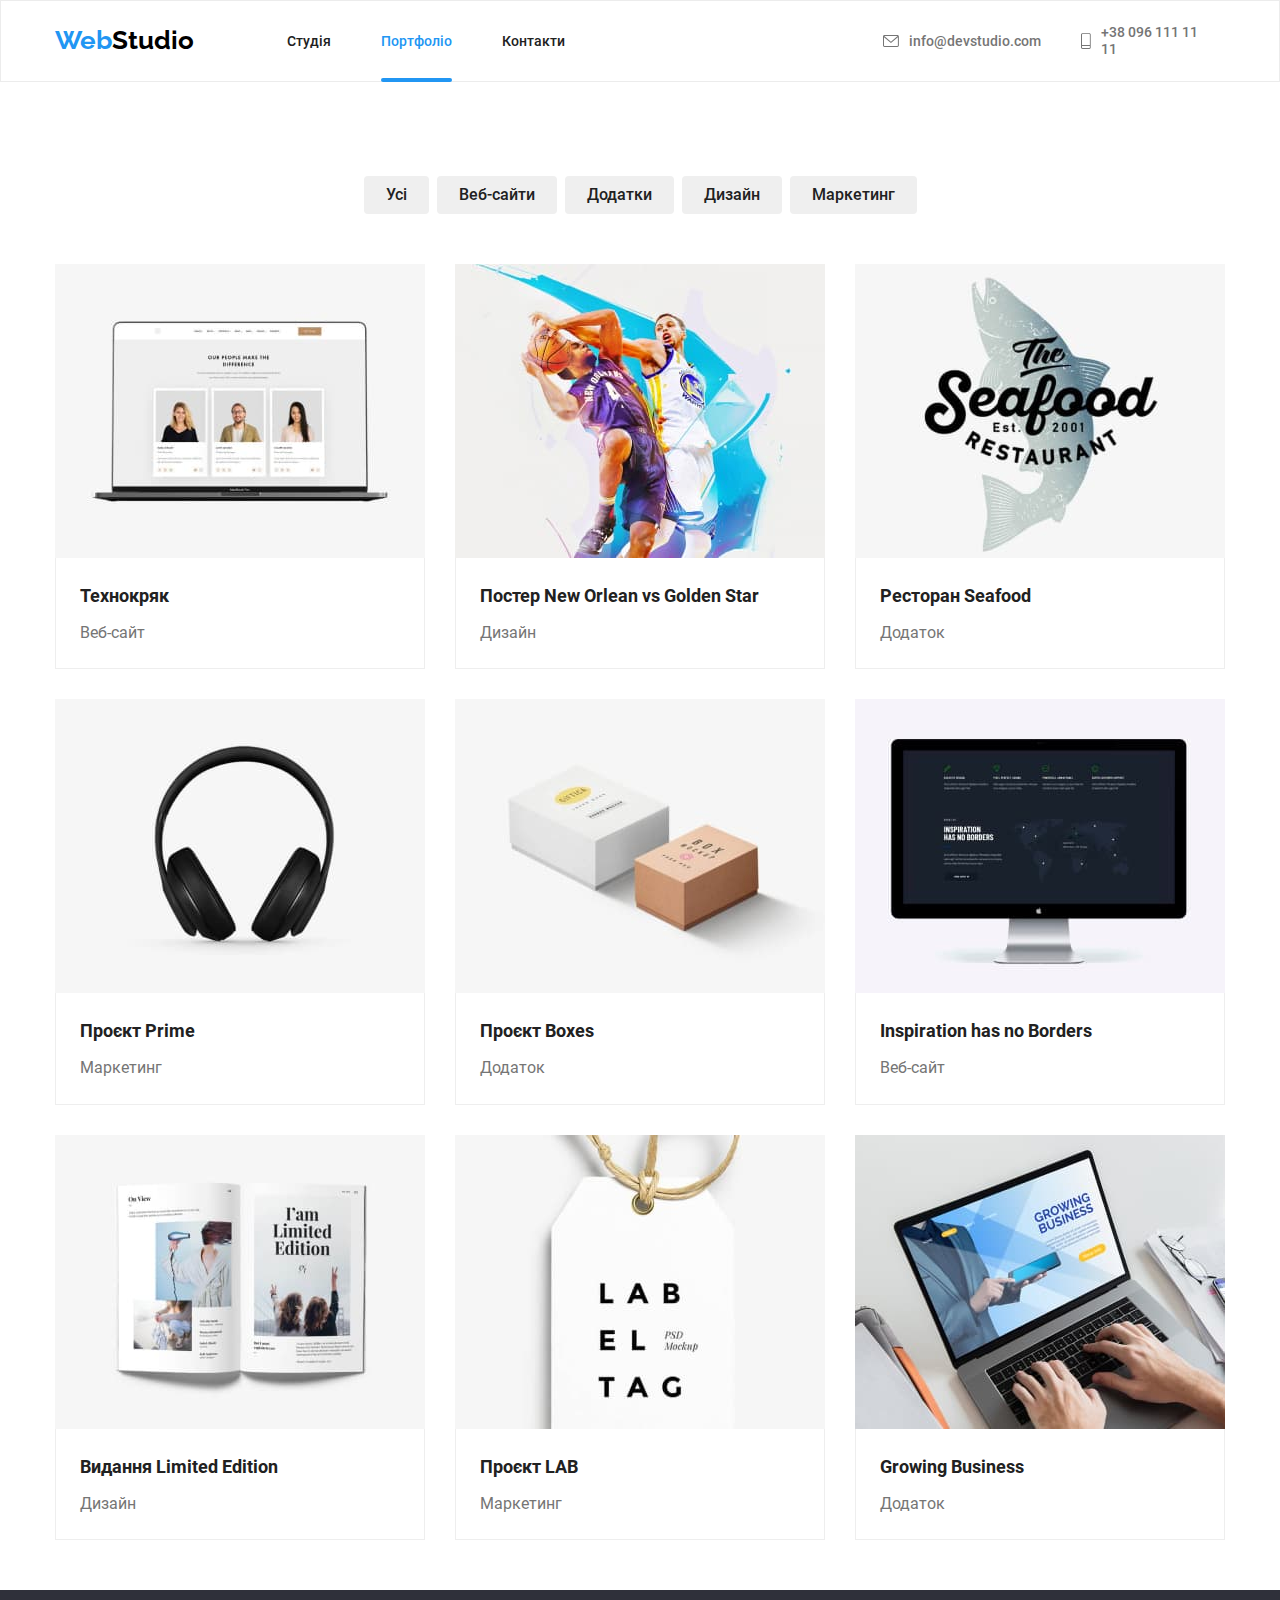
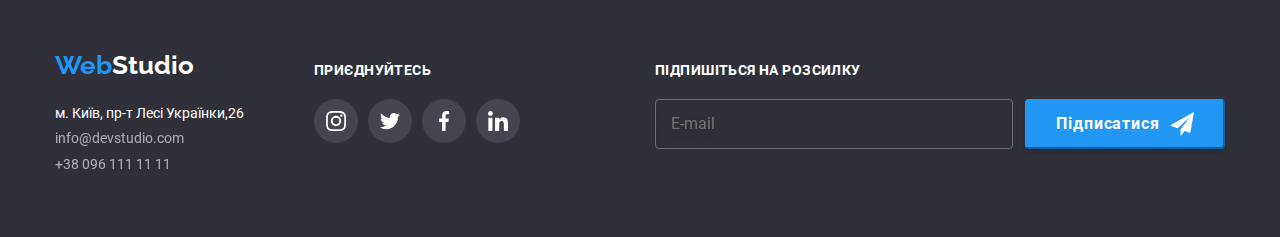
==== commit 892ad47b: "Final v2.0" ====
--- a/portfolio.html
+++ b/portfolio.html
@@ -233,6 +233,5 @@
       </form>
     </div>
   </div>
-  </div>
 </footer>
 </body>--- a/css/main.min.css
+++ b/css/main.min.css
@@ -1 +1 @@
-:root{--logo-span: #000000;--buttons-links: #2196F3;--title-color: #212121;--txt-about: #757575;--adress-color: #FFFFFF;--buttons-bg: #F5F4FA;--background-color: #2F303A;--link-active: red;--border-color: #EEEEEE;--border-header-color: #ECECEC;--bg-main: #C4C4C4;--clients-border: #AFB1B8;--color-blue-two: #188CE8}@font-face{font-family:"Raleway";font-style:normal;font-weight:700;src:local("Raleway"),url("/fonts/raleway700/raleway-v28-latin_cyrillic-700.woff2") format("woff2"),url("/fonts/raleway700/raleway-v28-latin_cyrillic-700.woff") format("woff")}@font-face{font-family:"Roboto";font-style:normal;font-weight:400;src:local("Roboto"),url("/fonts/roboto400/roboto-v30-latin_cyrillic-regular.woff2") format("woff2"),url("/fonts/roboto400/roboto-v30-latin_cyrillic-regular.woff") format("woff")}@font-face{font-family:"Roboto";font-style:normal;font-weight:500;src:local("Roboto"),url("/fonts/roboto500/roboto-v30-latin_cyrillic-500.woff2") format("woff2"),url("/fonts/roboto500/roboto-v30-latin_cyrillic-500.woff") format("woff")}@font-face{font-family:"Roboto";font-style:normal;font-weight:700;src:local("Roboto"),url("/fonts/roboto700/roboto-v30-latin_cyrillic-700.woff2") format("woff2"),url("/fonts/roboto700/roboto-v30-latin_cyrillic-700.woff") format("woff")}@font-face{font-family:"Roboto";font-style:normal;font-weight:900;src:local("Roboto"),url("/fonts/roboto900/roboto-v30-latin_cyrillic-900.woff2") format("woff2"),url("/fonts/roboto900/roboto-v30-latin_cyrillic-900.woff") format("woff")}.backdrop__is-hidden{visibility:hidden;opacity:0;pointer-events:none}body{font-family:Roboto,sans-serif;color:var(--logo-span)}h1,h2,h3,h4,p{margin-top:0;margin-bottom:0}img{display:block;max-width:100%;height:auto}button,a{cursor:pointer}li{list-style-type:none}a{text-decoration:none}ul,ol{margin-top:0;margin-bottom:0;padding-left:0}.container{width:1200px;margin-left:auto;margin-right:auto;padding-left:15px;padding-right:15px}.button{display:flex;align-items:center;justify-content:center;font-weight:700;font-size:16px;line-height:1.9;color:var(--adress-color);border-radius:4px;padding-top:10px;padding-bottom:10px;padding-left:32px;padding-right:32px;border-color:var(--buttons-links);background-color:var(--buttons-links);box-shadow:0px 4px 4px rgba(0,0,0,.15)}.logo{font-family:Raleway,sans-serif;font-weight:700;font-size:26px;line-height:1.2;color:var(--buttons-links)}.backdrop{position:fixed;top:0;left:0;width:100%;height:100%;background-color:rgba(0,0,0,.2);z-index:100;transition:opacity 250ms cubic-bezier(0.4, 0, 0.2, 1),visibility 250ms cubic-bezier(0.4, 0, 0.2, 1)}.modal{padding:40px;position:absolute;top:50%;left:50%;transform:translate(-50%, -50%);width:528px;background-color:var(--adress-color);box-shadow:0px 1px 3px rgba(0,0,0,.12),0px 1px 1px rgba(0,0,0,.14),0px 2px 1px rgba(0,0,0,.2);border-radius:4px}.modal__btn-close{display:flex;align-items:center;justify-content:center;position:absolute;top:8px;right:8px;width:30px;height:30px;background-color:var(--adress-color);border:1px solid rgba(0,0,0,.1);border-radius:50%;transition:fill 250ms cubic-bezier(0.4, 0, 0.2, 1)}.modal__title{margin-bottom:12px;font-weight:700;font-size:20px;line-height:1.1;text-align:center;letter-spacing:.03em;color:var(--title-color)}.modal__form{display:flex;flex-direction:column;text-align:center}.modal__btn-close:hover{fill:var(--buttons-links)}.modal__span{display:block;text-align:left;margin-top:10px;margin-bottom:4px;font-size:12px;line-height:1.2;letter-spacing:.01em;color:var(--txt-about)}.modal__input{outline:none;width:100%;height:40px;padding-left:42px;border:1px solid rgba(33,33,33,.2);border-radius:4px;transition:border-color 250ms cubic-bezier(0.4, 0, 0.2, 1)}.modal__textarea{outline:none;width:100%;height:120px;border:1px solid rgba(33,33,33,.2);border-radius:4px;padding:12px 16px;resize:none;margin-bottom:20px;transition:border 250ms cubic-bezier(0.4, 0, 0.2, 1),border-radius 250ms cubic-bezier(0.4, 0, 0.2, 1)}.modal__textarea::placeholder{font-size:12px;line-height:1.2;letter-spacing:.01em;color:rgba(117,117,117,.5)}.modal__textarea:focus{border-color:var(--buttons-links)}.modal__svg{position:relative}.modal__svg-img{position:absolute;top:50%;left:12px;transform:translateY(-50%);fill:var(--title-color);transition:fill 250ms cubic-bezier(0.4, 0, 0.2, 1)}.modal__input-checkbox{appearance:none}.modal__link{text-decoration:underline;font-size:14px;line-height:1.8;letter-spacing:.03em;color:var(--buttons-links)}.modal__checkbox,.our-team__link{display:flex;align-items:center;justify-content:center}.modal__span-checkbox{font-size:14px;line-height:1.8;letter-spacing:.03em;color:var(--txt-about)}.modal__button_send{padding-left:52px;padding-right:52px;margin:auto;margin-top:30px;width:200px;height:50px;letter-spacing:.06em;transition:background-color 250ms cubic-bezier(0.4, 0, 0.2, 1)}.modal__button:hover{background-color:var(--color-blue-two)}.modal__input:focus{border:1px solid var(--buttons-links);border-radius:4px}.modal__input:focus+.modal__svg-img{fill:var(--buttons-links)}.modal__svg-border{cursor:pointer;margin-right:9px}.modal__svg-focus{display:none;cursor:pointer;margin-right:9px}.modal__input-checkbox:checked+.modal__svg-border{display:none}.modal__input-checkbox:checked~.modal__svg-focus{display:inline-block}.header{border:1px solid var(--border-header-color)}.container__flex{display:flex;align-items:center}.navigation{display:flex;align-items:center}.logo__header{margin-right:93px;padding-top:24px;padding-bottom:25px}.logo_dark{color:var(--logo-span)}.site-nav{align-items:center;display:flex}.site-nav__link{position:relative;font-weight:500;font-size:14px;line-height:1.2;color:var(--title-color);align-items:center;transition:color 250ms cubic-bezier(0.4, 0, 0.2, 1)}.site-nav__link:hover,.site-nav :focus{color:var(--buttons-links)}.site-nav__nav_list:not(:last-child){margin-right:50px}.site-nav__list:not(:last-child){margin-right:50px}.site-nav__link_accent::after{content:"";display:block;width:100%;height:4px;background-color:var(--buttons-links);border-radius:2px;position:absolute;margin-top:28px}.site-nav__link_accent{color:var(--buttons-links)}.auth-nav{display:flex;align-items:center;justify-content:flex-end}.auth-nav__position{margin-left:318px}.auth-nav__link:hover,.auth-nav :focus{color:var(--buttons-links);fill:var(--buttons-links)}.auth-nav__link{display:flex;font-weight:500;font-size:14px;line-height:1.2;color:var(--txt-about);align-items:center;margin-right:10px;transition:color 250ms cubic-bezier(0.4, 0, 0.2, 1),fill 250ms cubic-bezier(0.4, 0, 0.2, 1)}.auth-nav__icon{margin-right:10px;fill:currentColor}.auth-nav__tel{margin-left:30px}.main{background-color:var(--bg-main);background-repeat:no-repeat;background-image:linear-gradient(rgba(47, 48, 58, 0.4), rgba(47, 48, 58, 0.4)),url(../images/about/bgtitle.jpg);background-size:cover;max-width:1600px}.main__position{padding-bottom:200px;padding-top:200px}.main__container{display:flex;flex-direction:column;align-items:center;text-align:center}.main__title{width:696px;margin-bottom:30px;text-transform:uppercase;font-weight:900;font-size:44px;letter-spacing:.06em;line-height:1.4;color:var(--adress-color)}.about-us__position{padding-top:94px}.about-us__list{display:flex}.about-us__block{width:270px;height:120px;display:flex;align-items:center;justify-content:center;margin-bottom:30px;background-color:var(--buttons-bg)}.about-us__title{margin-bottom:10px;font-weight:700;font-size:14px;line-height:1.5;color:var(--title-color);letter-spacing:.03em}.about-us__element:not(:last-child){margin-right:30px}.about-us__description{font-size:14px;line-height:1.8;color:var(--txt-about);letter-spacing:.02em}.examples__position{padding-top:94px;padding-bottom:94px}.examples__list{display:flex}.examples__title{font-weight:700;font-size:36px;line-height:1.2;color:var(--title-color);margin-bottom:50px}.examples__element{position:relative}.examples__element:not(:last-child){margin-right:30px}.examples__description{display:flex;align-items:center;justify-content:center;position:absolute;bottom:0;width:100%;height:70px;background-color:rgba(47,48,58,.8);font-weight:700;font-size:14px;line-height:1.1;text-align:center;letter-spacing:.03em;text-transform:uppercase;color:var(--adress-color)}.container__position_xmpls{display:flex;flex-direction:column;text-align:center}.our-team{background-color:var(--buttons-bg)}.our-team__paddings{padding-top:94px;padding-bottom:94px}.our-team__logo{display:flex;gap:10px;padding-bottom:30px;justify-content:center}.our-team__link{fill:var(--clients-border);width:44px;height:44px;border-radius:50%;transition:background-color 250ms cubic-bezier(0.4, 0, 0.2, 1)}.our-team__link:hover,.our-team :focus{fill:var(--adress-color);background-color:var(--buttons-links)}.our-team__title{font-weight:700;font-size:36px;line-height:1.2;color:var(--title-color);margin-bottom:50px;text-align:center}.our-team__title{font-weight:700;font-size:36px;line-height:1.2;color:var(--title-color);margin-bottom:50px;text-align:center}.our-team__names{font-weight:500;font-size:16px;line-height:1.2;color:var(--title-color);padding-top:30px;margin-bottom:10px;text-align:center}.our-team__position{font-size:16px;line-height:1.2;color:var(--txt-about);margin-bottom:16px;text-align:center}.our-team__members{display:flex}.our-team__list:not(:last-child){margin-right:30px}.our-team__list{background-color:var(--adress-color);box-shadow:0px 1px 3px rgba(0,0,0,.12),0px 1px 1px rgba(0,0,0,.14),0px 2px 1px rgba(0,0,0,.2);border-radius:0px 0px 4px 4px}.container__position_ourt{display:flex;flex-direction:column}.our-clients__position{padding-top:94px;padding-bottom:94px}.our-clients__title{margin-bottom:50px;font-weight:700;font-size:36px;line-height:1.2;letter-spacing:.03em;text-align:center}.our-clients__list{display:flex;gap:30px}.our-clients__link{width:170px;height:92px;display:flex;align-items:center;justify-content:center;border:1px solid var(--clients-border);border-radius:4px;fill:#afb1b8;transition:fill 250ms cubic-bezier(0.4, 0, 0.2, 1),border-color 250ms cubic-bezier(0.4, 0, 0.2, 1)}.our-clients__link:hover,.our-clients :focus{fill:var(--buttons-links);border-color:var(--buttons-links)}.footer{background-color:var(--background-color)}.footer__position{padding-top:60px;padding-bottom:60px}.footer__contacts{display:flex;flex-direction:column}.footer__footer{margin-bottom:20px}.footer__list_adress{font-style:normal;font-size:14px;line-height:1.8;color:var(--adress-color);transition:color 250ms cubic-bezier(0.4, 0, 0.2, 1)}.footer__list_adress-contacts{font-size:14px;line-height:1.8;color:var(--adress-color);opacity:60%}.footer__list_adress:hover,.footer :focus{color:var(--buttons-links)}.container__position_foo{display:flex;align-items:flex-start}.logo__footer{margin-bottom:20px}.logo_light{color:var(--adress-color)}.invite{display:flex;flex-direction:column}.invite__position{margin-left:70px;margin-right:93px}.invite__title{font-weight:700;font-size:14px;line-height:1.2;letter-spacing:.03em;text-transform:uppercase;color:var(--adress-color);padding-top:12px;margin-bottom:20px}.invite__list{padding-bottom:0;display:flex;gap:10px;padding-bottom:30px;justify-content:center}.invite__link{display:flex;align-items:center;justify-content:center;width:44px;height:44px;border-radius:50%;background:rgba(255,255,255,.1);fill:var(--adress-color);transition:background-color 250ms cubic-bezier(0.4, 0, 0.2, 1)}.invite__link:hover,.invite :focus{background-color:var(--buttons-links)}.invite-button{display:flex;align-items:flex-end}.invite-button__text{display:block;font-weight:700;font-size:14px;line-height:1.2;letter-spacing:.03em;text-transform:uppercase;color:var(--adress-color);margin-bottom:20px;margin-top:12px}.invite-button__input{width:358px;height:50px;border:1px solid rgba(255,255,255,.3);filter:drop-shadow(0px 4px 4px rgba(0, 0, 0, 0.15));border-radius:4px;outline:none;background-color:rgba(0,0,0,0);margin-right:12px;padding:15px;color:var(--adress-color)}.invite-button__footer{width:200px;height:50px;letter-spacing:.06em;display:flex;align-items:center;padding:0 28px;gap:10px}.buttons__description-buttons:hover,.buttons :focus{box-shadow:0px 3px 1px rgba(0,0,0,.1),0px 1px 2px rgba(0,0,0,.08),0px 2px 2px rgba(0,0,0,.12);background-color:var(--buttons-links);color:var(--adress-color)}.buttons__position{padding-top:94px;padding-bottom:50px}.buttons__description-buttons{font-weight:500;font-size:16px;line-height:1.6;color:var(--title-color);border-radius:4px;border:none;transition:box-shadow 250ms cubic-bezier(0.4, 0, 0.2, 1),color 250ms cubic-bezier(0.4, 0, 0.2, 1),background-color 250ms cubic-bezier(0.4, 0, 0.2, 1);padding-top:6px;padding-bottom:6px;padding-right:22px;padding-left:22px}.buttons__container{display:flex;flex-direction:column}.buttons__title{display:none}.buttons__description{display:flex;justify-content:center;margin-bottom:50px}.buttons__list:not(:last-child){margin-right:8px}.our-projects{display:flex;flex-wrap:wrap}.our-projects__block{border-bottom:1px solid var(--border-color);border-left:1px solid var(--border-color);border-right:1px solid var(--border-color);padding-left:24px;padding-right:24px;padding-bottom:20px;padding-top:20px}.our-projects__link{display:block;transition:box-shadow 250ms cubic-bezier(0.4, 0, 0.2, 1)}.our-projects__link:hover,.our-projects :focus{box-shadow:0px 1px 1px rgba(0,0,0,.12),0px 4px 4px rgba(0,0,0,.06),1px 4px 6px rgba(0,0,0,.16)}.our-projects__list:not(:nth-child(3n)){margin-right:30px}.our-projects__list:not(:nth-child(n+7)){margin-bottom:30px}.our-projects__title{font-weight:700;font-size:18px;line-height:2;margin-bottom:4px;color:var(--title-color)}.our-projects__description{font-size:16px;line-height:1.9;color:var(--txt-about)}.our-projects__img{position:relative;overflow:hidden}.our-projects__about{position:absolute;top:0;left:0;width:100%;height:100%;transform:translateY(101%);transition:transform 250ms cubic-bezier(0.4, 0, 0.2, 1);font-size:18px;line-height:1.6;letter-spacing:.03em;color:var(--adress-color);background-color:rgba(33,150,243,.9);padding-top:63px;padding-bottom:63px;padding-left:24px;padding-right:24px}.our-projects__link:hover .our-projects__about{transform:translateY(0%)}/*# sourceMappingURL=main.min.css.map */+:root{--logo-span: #000000;--buttons-links: #2196F3;--title-color: #212121;--txt-about: #757575;--adress-color: #FFFFFF;--buttons-bg: #F5F4FA;--background-color: #2F303A;--link-active: red;--border-color: #EEEEEE;--border-header-color: #ECECEC;--bg-main: #C4C4C4;--clients-border: #AFB1B8;--color-blue-two: #188CE8}@font-face{font-family:"Raleway";font-style:normal;font-weight:700;src:local("Raleway"),url("/fonts/raleway700/raleway-v28-latin_cyrillic-700.woff2") format("woff2"),url("/fonts/raleway700/raleway-v28-latin_cyrillic-700.woff") format("woff")}@font-face{font-family:"Roboto";font-style:normal;font-weight:400;src:local("Roboto"),url("/fonts/roboto400/roboto-v30-latin_cyrillic-regular.woff2") format("woff2"),url("/fonts/roboto400/roboto-v30-latin_cyrillic-regular.woff") format("woff")}@font-face{font-family:"Roboto";font-style:normal;font-weight:500;src:local("Roboto"),url("/fonts/roboto500/roboto-v30-latin_cyrillic-500.woff2") format("woff2"),url("/fonts/roboto500/roboto-v30-latin_cyrillic-500.woff") format("woff")}@font-face{font-family:"Roboto";font-style:normal;font-weight:700;src:local("Roboto"),url("/fonts/roboto700/roboto-v30-latin_cyrillic-700.woff2") format("woff2"),url("/fonts/roboto700/roboto-v30-latin_cyrillic-700.woff") format("woff")}@font-face{font-family:"Roboto";font-style:normal;font-weight:900;src:local("Roboto"),url("/fonts/roboto900/roboto-v30-latin_cyrillic-900.woff2") format("woff2"),url("/fonts/roboto900/roboto-v30-latin_cyrillic-900.woff") format("woff")}.backdrop__is-hidden{visibility:hidden;opacity:0;pointer-events:none}body{font-family:Roboto,sans-serif;color:var(--logo-span)}h1,h2,h3,h4,p{margin-top:0;margin-bottom:0}img{display:block;max-width:100%;height:auto}button,a{cursor:pointer}li{list-style-type:none}a{text-decoration:none}ul,ol{margin-top:0;margin-bottom:0;padding-left:0}.container{width:1200px;margin-left:auto;margin-right:auto;padding-left:15px;padding-right:15px}.button{display:flex;align-items:center;justify-content:center;font-weight:700;font-size:16px;line-height:1.9;color:var(--adress-color);border-radius:4px;padding-top:10px;padding-bottom:10px;padding-left:32px;padding-right:32px;border-color:var(--buttons-links);background-color:var(--buttons-links);box-shadow:0px 4px 4px rgba(0,0,0,.15)}.logo{font-family:Raleway,sans-serif;font-weight:700;font-size:26px;line-height:1.2;color:var(--buttons-links)}.backdrop{position:fixed;top:0;left:0;width:100%;height:100%;background-color:rgba(0,0,0,.2);z-index:100;transition:opacity 250ms cubic-bezier(0.4, 0, 0.2, 1),visibility 250ms cubic-bezier(0.4, 0, 0.2, 1)}.modal{padding:40px;position:absolute;top:50%;left:50%;transform:translate(-50%, -50%);width:528px;background-color:var(--adress-color);box-shadow:0px 1px 3px rgba(0,0,0,.12),0px 1px 1px rgba(0,0,0,.14),0px 2px 1px rgba(0,0,0,.2);border-radius:4px}.modal__btn-close{display:flex;align-items:center;justify-content:center;position:absolute;top:8px;right:8px;width:30px;height:30px;background-color:var(--adress-color);border:1px solid rgba(0,0,0,.1);border-radius:50%;transition:fill 250ms cubic-bezier(0.4, 0, 0.2, 1)}.modal__title{margin-bottom:12px;font-weight:700;font-size:20px;line-height:1.1;text-align:center;letter-spacing:.03em;color:var(--title-color)}.modal__form{display:flex;flex-direction:column;text-align:center}.modal__btn-close:hover{fill:var(--buttons-links)}.modal__span{display:block;text-align:left;margin-bottom:4px;font-size:12px;line-height:1.2;letter-spacing:.01em;color:var(--txt-about)}.modal__input{outline:none;width:100%;height:40px;padding-left:42px;border:1px solid rgba(33,33,33,.2);border-radius:4px;transition:border-color 250ms cubic-bezier(0.4, 0, 0.2, 1)}.modal__textarea{margin-bottom:20px;outline:none;width:100%;height:120px;border:1px solid rgba(33,33,33,.2);border-radius:4px;padding:12px 16px;resize:none;transition:border 250ms cubic-bezier(0.4, 0, 0.2, 1),border-radius 250ms cubic-bezier(0.4, 0, 0.2, 1)}.modal__textarea::placeholder{font-size:12px;line-height:1.2;letter-spacing:.01em;color:rgba(117,117,117,.5)}.modal__textarea:focus{border-color:var(--buttons-links)}.modal__svg{position:relative;margin-bottom:10px}.modal__svg-img{position:absolute;top:50%;left:12px;transform:translateY(-50%);fill:var(--title-color);transition:fill 250ms cubic-bezier(0.4, 0, 0.2, 1)}.modal__input-checkbox{appearance:none}.modal__link{text-decoration:underline;font-size:14px;line-height:1.8;letter-spacing:.03em;color:var(--buttons-links)}.modal__label_checkbox{display:flex;align-items:center;justify-content:center;margin-bottom:0}.modal__span-checkbox{font-size:14px;line-height:1.8;letter-spacing:.03em;color:var(--txt-about)}.modal__button_send{padding-left:52px;padding-right:52px;margin:auto;margin-top:30px;width:200px;height:50px;letter-spacing:.06em;transition:background-color 250ms cubic-bezier(0.4, 0, 0.2, 1)}.modal__button:hover{background-color:var(--color-blue-two)}.modal__input:focus{border:1px solid var(--buttons-links);border-radius:4px}.modal__input:focus+.modal__svg-img{fill:var(--buttons-links)}.modal__svg-border{cursor:pointer;margin-right:9px}.modal__svg-focus{display:none;cursor:pointer;margin-right:9px}.modal__input-checkbox:checked+.modal__svg-border{display:none}.modal__input-checkbox:checked~.modal__svg-focus{display:inline-block}.header{border:1px solid var(--border-header-color)}.container__flex{display:flex;align-items:center}.navigation{display:flex;align-items:center}.logo__header{margin-right:93px;padding-top:24px;padding-bottom:25px}.logo_dark{color:var(--logo-span)}.site-nav{align-items:center;display:flex}.site-nav__link{position:relative;font-weight:500;font-size:14px;line-height:1.2;color:var(--title-color);align-items:center;transition:color 250ms cubic-bezier(0.4, 0, 0.2, 1)}.site-nav__link:hover,.site-nav :focus{color:var(--buttons-links)}.site-nav__nav_list:not(:last-child){margin-right:50px}.site-nav__list:not(:last-child){margin-right:50px}.site-nav__link_accent::after{content:"";display:block;width:100%;height:4px;background-color:var(--buttons-links);border-radius:2px;position:absolute;margin-top:28px}.site-nav__link_accent{color:var(--buttons-links)}.auth-nav{display:flex;align-items:center;justify-content:flex-end}.auth-nav__position{margin-left:318px}.auth-nav__link:hover,.auth-nav :focus{color:var(--buttons-links);fill:var(--buttons-links)}.auth-nav__link{display:flex;font-weight:500;font-size:14px;line-height:1.2;color:var(--txt-about);align-items:center;margin-right:10px;transition:color 250ms cubic-bezier(0.4, 0, 0.2, 1),fill 250ms cubic-bezier(0.4, 0, 0.2, 1)}.auth-nav__icon{margin-right:10px;fill:currentColor}.auth-nav__tel{margin-left:30px}.main{background-color:var(--bg-main);background-repeat:no-repeat;background-image:linear-gradient(rgba(47, 48, 58, 0.4), rgba(47, 48, 58, 0.4)),url(../images/about/bgtitle.jpg);background-size:cover;max-width:1600px;height:600px;margin:0 auto}.main__position{padding-bottom:200px;padding-top:200px}.main__container{display:flex;flex-direction:column;align-items:center;text-align:center}.main__title{width:696px;margin-bottom:30px;text-transform:uppercase;font-weight:900;font-size:44px;letter-spacing:.06em;line-height:1.4;color:var(--adress-color)}.about-us__position{padding-top:94px}.about-us__list{display:flex}.about-us__block{width:270px;height:120px;display:flex;align-items:center;justify-content:center;margin-bottom:30px;background-color:var(--buttons-bg)}.about-us__title{margin-bottom:10px;font-weight:700;font-size:14px;line-height:1.5;color:var(--title-color);letter-spacing:.03em}.about-us__element:not(:last-child){margin-right:30px}.about-us__description{font-size:14px;line-height:1.8;color:var(--txt-about);letter-spacing:.02em}.examples__position{padding-top:94px;padding-bottom:94px}.examples__list{display:flex}.examples__title{font-weight:700;font-size:36px;line-height:1.2;color:var(--title-color);margin-bottom:50px}.examples__element{position:relative}.examples__element:not(:last-child){margin-right:30px}.examples__description{display:flex;align-items:center;justify-content:center;position:absolute;bottom:0;width:100%;height:70px;background-color:rgba(47,48,58,.8);font-weight:700;font-size:14px;line-height:1.1;text-align:center;letter-spacing:.03em;text-transform:uppercase;color:var(--adress-color)}.container__position_xmpls{display:flex;flex-direction:column;text-align:center}.our-team{background-color:var(--buttons-bg)}.our-team__paddings{padding-top:94px;padding-bottom:94px}.our-team__logo{display:flex;gap:10px;padding-bottom:30px;justify-content:center}.our-team__link{display:flex;align-items:center;justify-content:center;fill:var(--clients-border);width:44px;height:44px;border-radius:50%;transition:background-color 250ms cubic-bezier(0.4, 0, 0.2, 1)}.our-team__link:hover,.our-team :focus{fill:var(--adress-color);background-color:var(--buttons-links)}.our-team__title{font-weight:700;font-size:36px;line-height:1.2;color:var(--title-color);margin-bottom:50px;text-align:center}.our-team__title{font-weight:700;font-size:36px;line-height:1.2;color:var(--title-color);margin-bottom:50px;text-align:center}.our-team__names{font-weight:500;font-size:16px;line-height:1.2;color:var(--title-color);padding-top:30px;margin-bottom:10px;text-align:center}.our-team__position{font-size:16px;line-height:1.2;color:var(--txt-about);margin-bottom:16px;text-align:center}.our-team__members{display:flex}.our-team__list:not(:last-child){margin-right:30px}.our-team__list{background-color:var(--adress-color);box-shadow:0px 1px 3px rgba(0,0,0,.12),0px 1px 1px rgba(0,0,0,.14),0px 2px 1px rgba(0,0,0,.2);border-radius:0px 0px 4px 4px}.container__position_ourt{display:flex;flex-direction:column}.our-clients__position{padding-top:94px;padding-bottom:94px}.our-clients__title{margin-bottom:50px;font-weight:700;font-size:36px;line-height:1.2;letter-spacing:.03em;text-align:center}.our-clients__list{display:flex;gap:30px}.our-clients__link{width:170px;height:92px;display:flex;align-items:center;justify-content:center;border:1px solid var(--clients-border);border-radius:4px;fill:#afb1b8;transition:fill 250ms cubic-bezier(0.4, 0, 0.2, 1),border-color 250ms cubic-bezier(0.4, 0, 0.2, 1)}.our-clients__link:hover,.our-clients :focus{fill:var(--buttons-links);border-color:var(--buttons-links)}.footer{background-color:var(--background-color)}.footer__position{padding-top:60px;padding-bottom:60px}.footer__contacts{display:flex;flex-direction:column}.footer__footer{margin-bottom:20px}.footer__list_adress{font-style:normal;font-size:14px;line-height:1.8;color:var(--adress-color);transition:color 250ms cubic-bezier(0.4, 0, 0.2, 1)}.footer__list_adress-contacts{font-size:14px;line-height:1.8;color:var(--adress-color);opacity:60%}.footer__list_adress:hover,.footer :focus{color:var(--buttons-links)}.container__position_foo{display:flex;align-items:flex-start}.logo__footer{margin-bottom:20px}.logo_light{color:var(--adress-color)}.invite{display:flex;flex-direction:column}.invite__position{margin-left:70px;margin-right:auto}.invite__title{font-weight:700;font-size:14px;line-height:1.2;letter-spacing:.03em;text-transform:uppercase;color:var(--adress-color);padding-top:12px;margin-bottom:20px}.invite__list{padding-bottom:0;display:flex;gap:10px;padding-bottom:30px;justify-content:center}.invite__link{display:flex;align-items:center;justify-content:center;width:44px;height:44px;border-radius:50%;background:rgba(255,255,255,.1);fill:var(--adress-color);transition:background-color 250ms cubic-bezier(0.4, 0, 0.2, 1)}.invite__link:hover,.invite :focus{background-color:var(--buttons-links)}.invite-button{display:flex;align-items:flex-end}.invite-button__text{display:block;font-weight:700;font-size:14px;line-height:1.2;letter-spacing:.03em;text-transform:uppercase;color:var(--adress-color);margin-bottom:20px;margin-top:12px}.invite-button__input{width:358px;height:50px;border:1px solid rgba(255,255,255,.3);filter:drop-shadow(0px 4px 4px rgba(0, 0, 0, 0.15));border-radius:4px;outline:none;background-color:rgba(0,0,0,0);margin-right:12px;padding:15px;color:var(--adress-color)}.invite-button__footer{width:200px;height:50px;letter-spacing:.06em;display:flex;align-items:center;padding:0 28px;gap:10px}.buttons__description-buttons:hover,.buttons :focus{box-shadow:0px 3px 1px rgba(0,0,0,.1),0px 1px 2px rgba(0,0,0,.08),0px 2px 2px rgba(0,0,0,.12);background-color:var(--buttons-links);color:var(--adress-color)}.buttons__position{padding-top:94px;padding-bottom:50px}.buttons__description-buttons{font-weight:500;font-size:16px;line-height:1.6;color:var(--title-color);border-radius:4px;border:none;transition:box-shadow 250ms cubic-bezier(0.4, 0, 0.2, 1),color 250ms cubic-bezier(0.4, 0, 0.2, 1),background-color 250ms cubic-bezier(0.4, 0, 0.2, 1);padding-top:6px;padding-bottom:6px;padding-right:22px;padding-left:22px}.buttons__container{display:flex;flex-direction:column}.buttons__title{display:none}.buttons__description{display:flex;justify-content:center;margin-bottom:50px}.buttons__list:not(:last-child){margin-right:8px}.our-projects{display:flex;flex-wrap:wrap}.our-projects__block{border-bottom:1px solid var(--border-color);border-left:1px solid var(--border-color);border-right:1px solid var(--border-color);padding-left:24px;padding-right:24px;padding-bottom:20px;padding-top:20px}.our-projects__link{display:block;transition:box-shadow 250ms cubic-bezier(0.4, 0, 0.2, 1)}.our-projects__link:hover,.our-projects :focus{box-shadow:0px 1px 1px rgba(0,0,0,.12),0px 4px 4px rgba(0,0,0,.06),1px 4px 6px rgba(0,0,0,.16)}.our-projects__list:not(:nth-child(3n)){margin-right:30px}.our-projects__list:not(:nth-child(n+7)){margin-bottom:30px}.our-projects__title{font-weight:700;font-size:18px;line-height:2;margin-bottom:4px;color:var(--title-color)}.our-projects__description{font-size:16px;line-height:1.9;color:var(--txt-about)}.our-projects__img{position:relative;overflow:hidden}.our-projects__about{position:absolute;top:0;left:0;width:100%;height:100%;transform:translateY(101%);transition:transform 250ms cubic-bezier(0.4, 0, 0.2, 1);font-size:18px;line-height:1.6;letter-spacing:.03em;color:var(--adress-color);background-color:rgba(33,150,243,.9);padding-top:63px;padding-bottom:63px;padding-left:24px;padding-right:24px}.our-projects__link:hover .our-projects__about{transform:translateY(0%)}/*# sourceMappingURL=main.min.css.map */